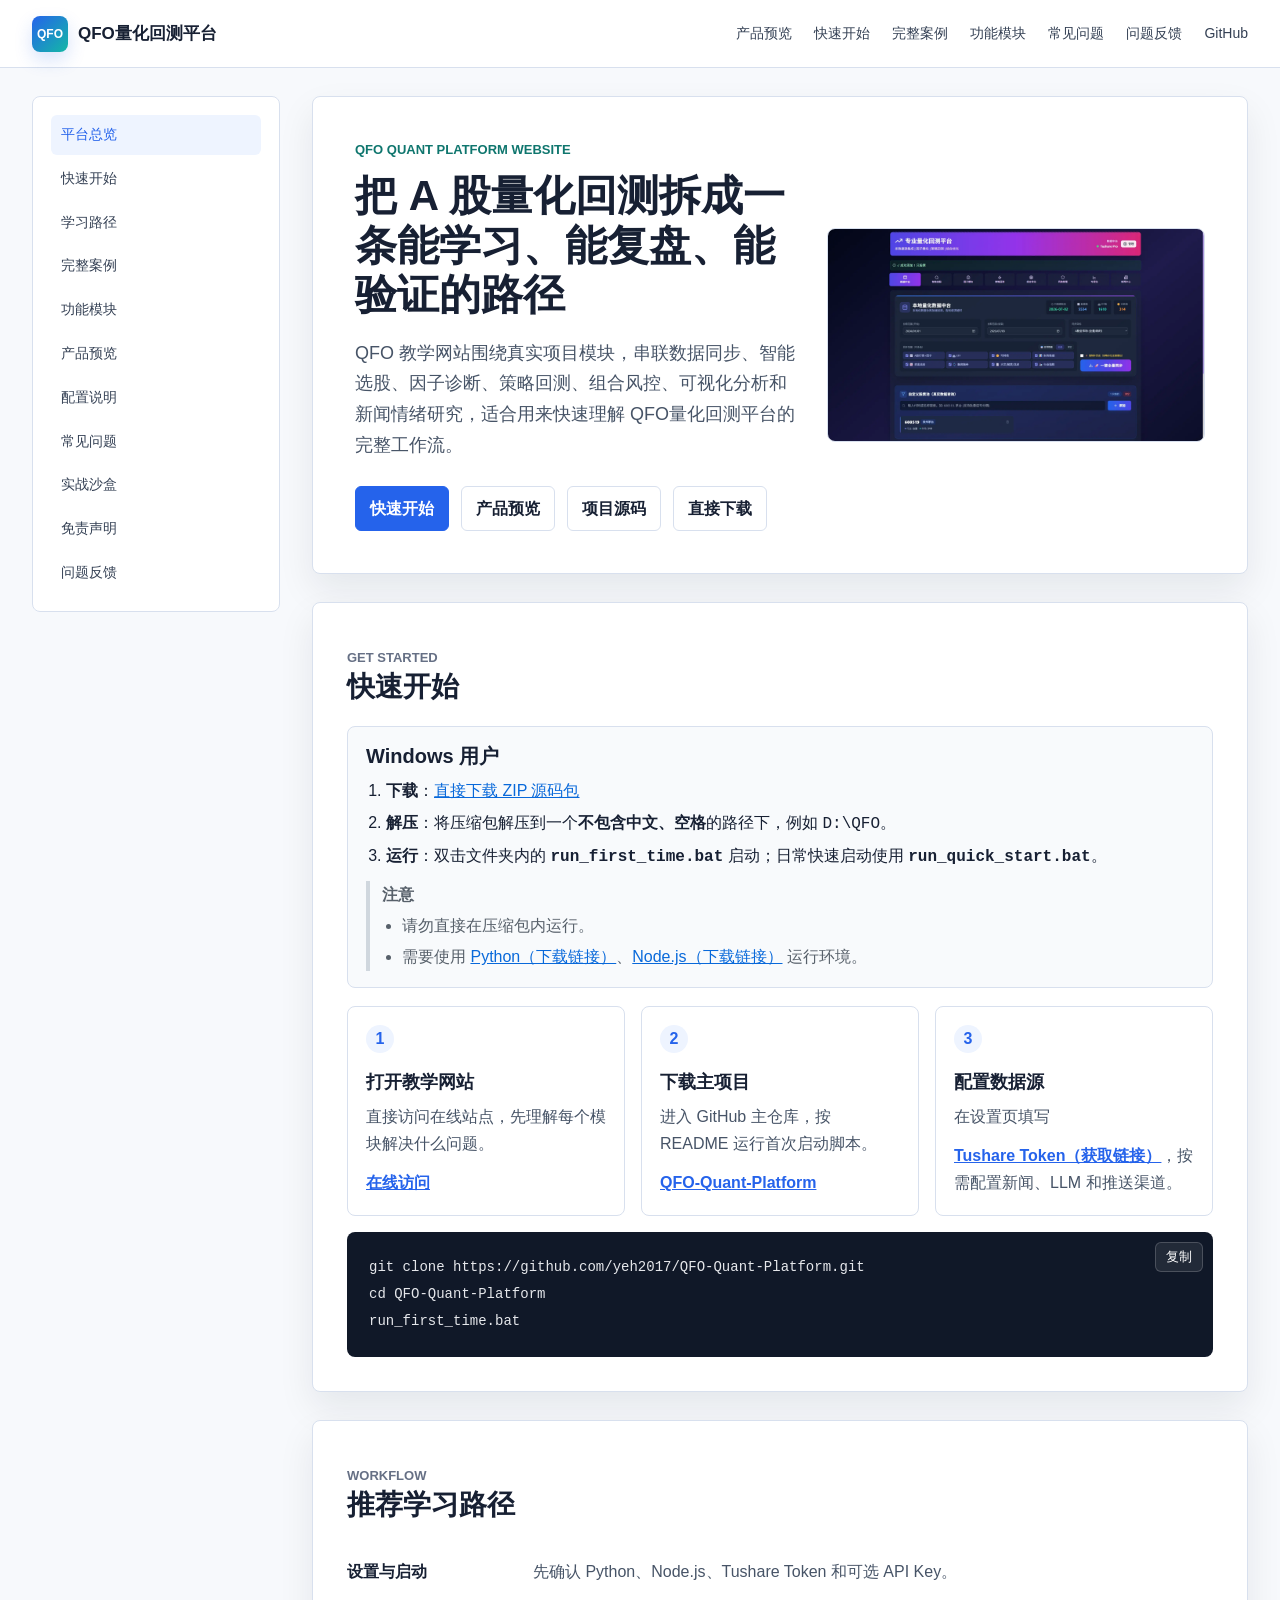
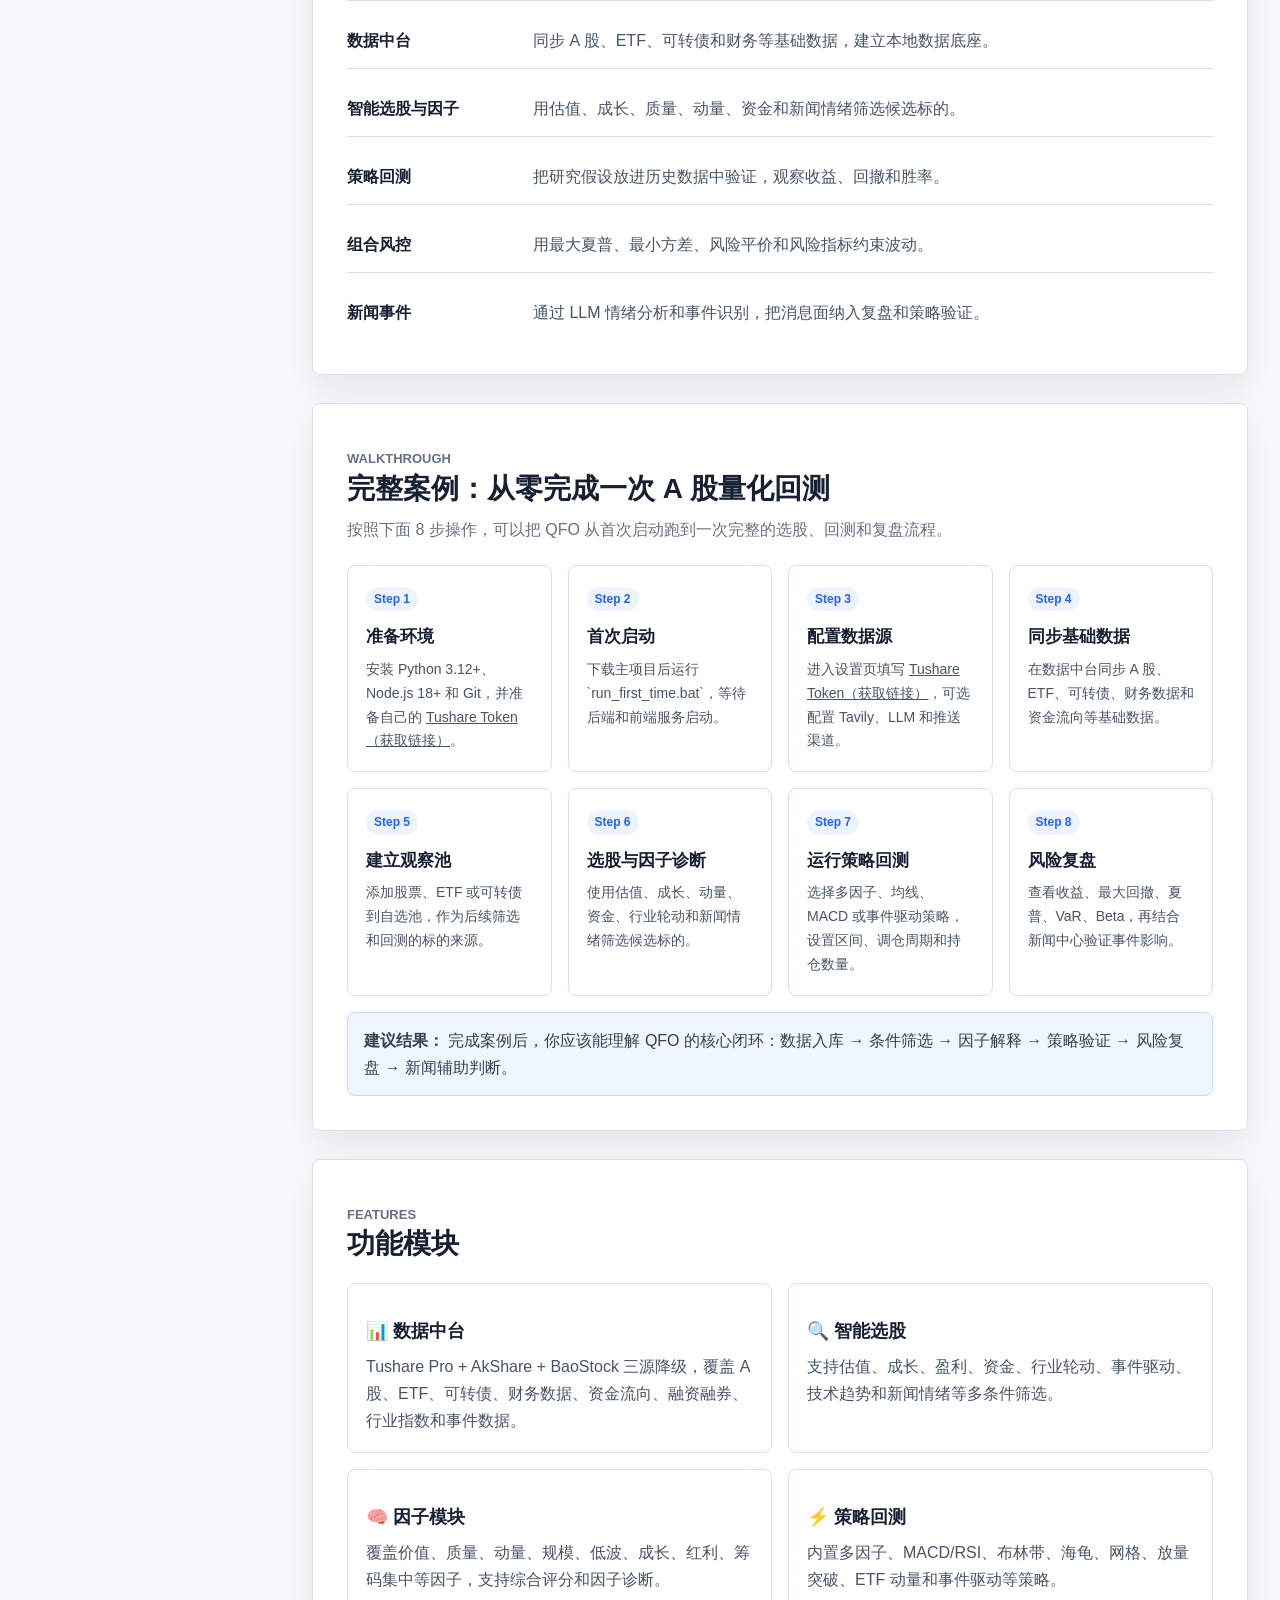
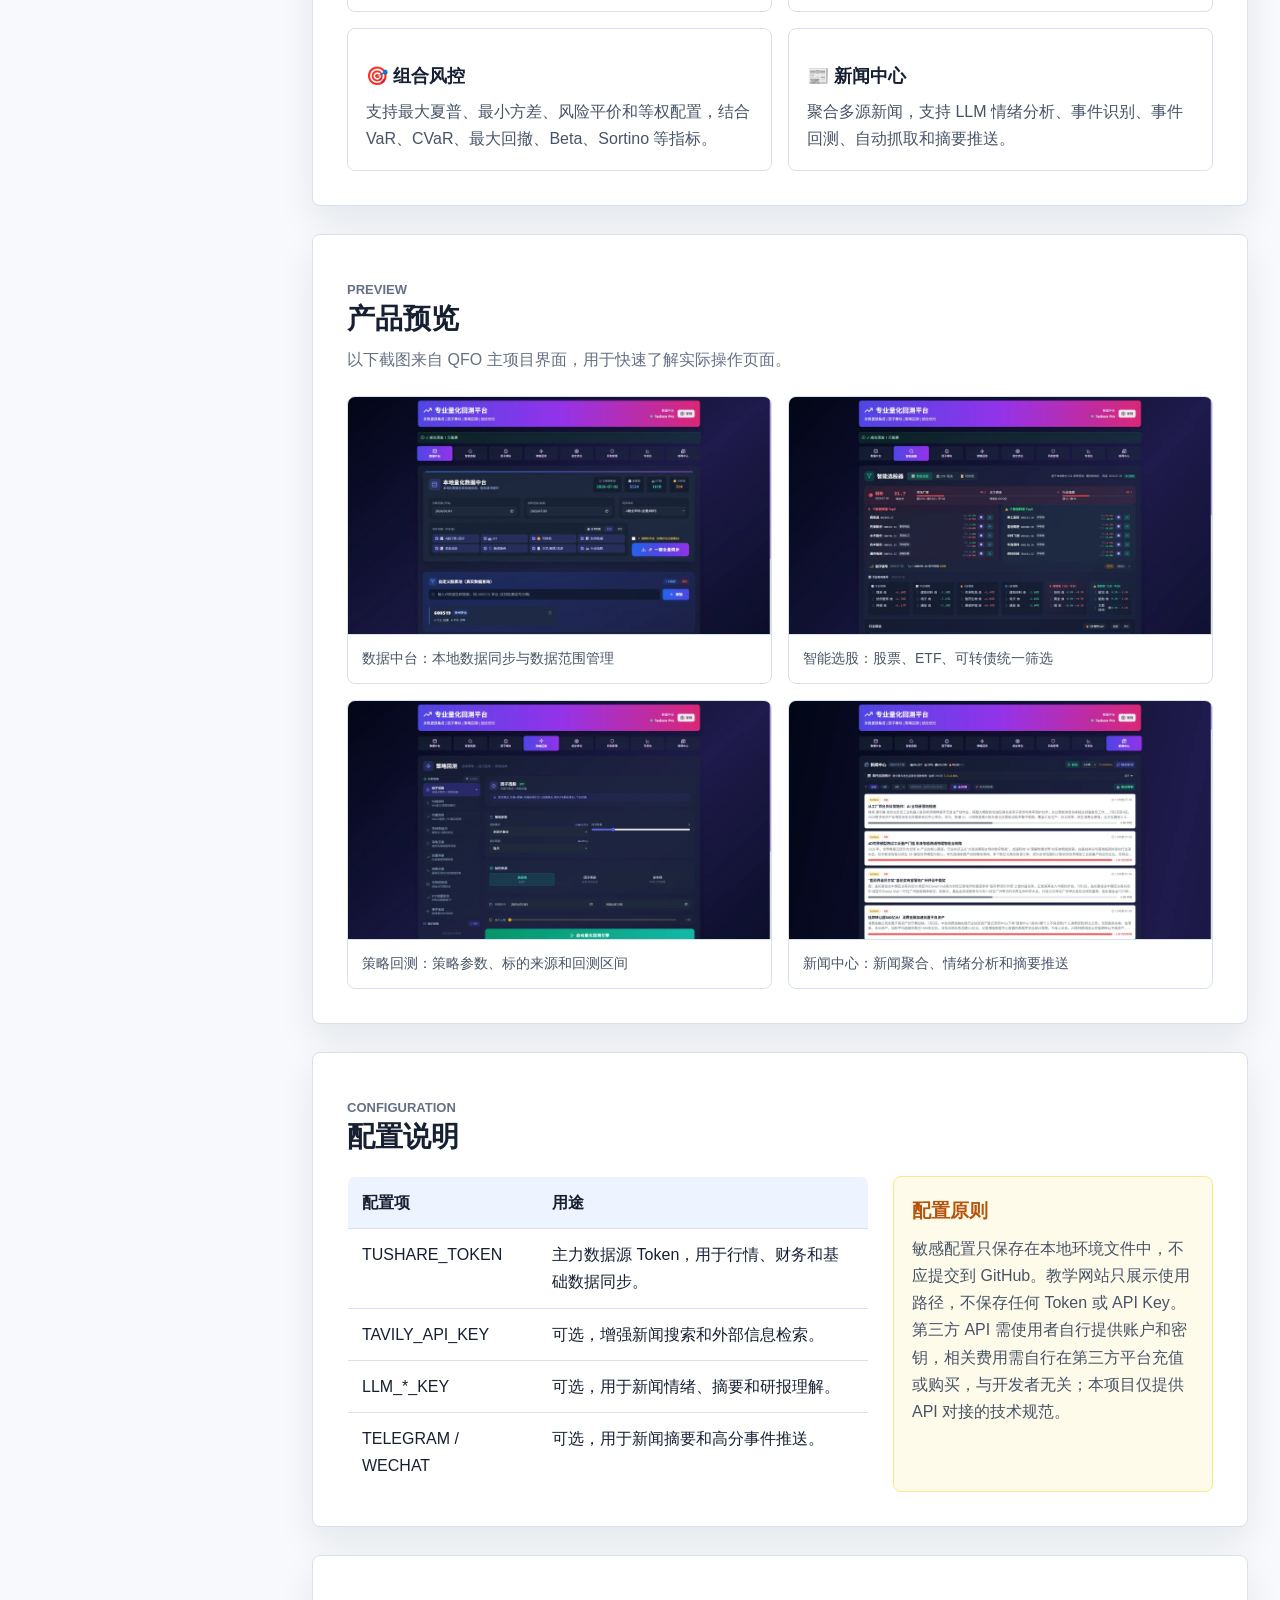
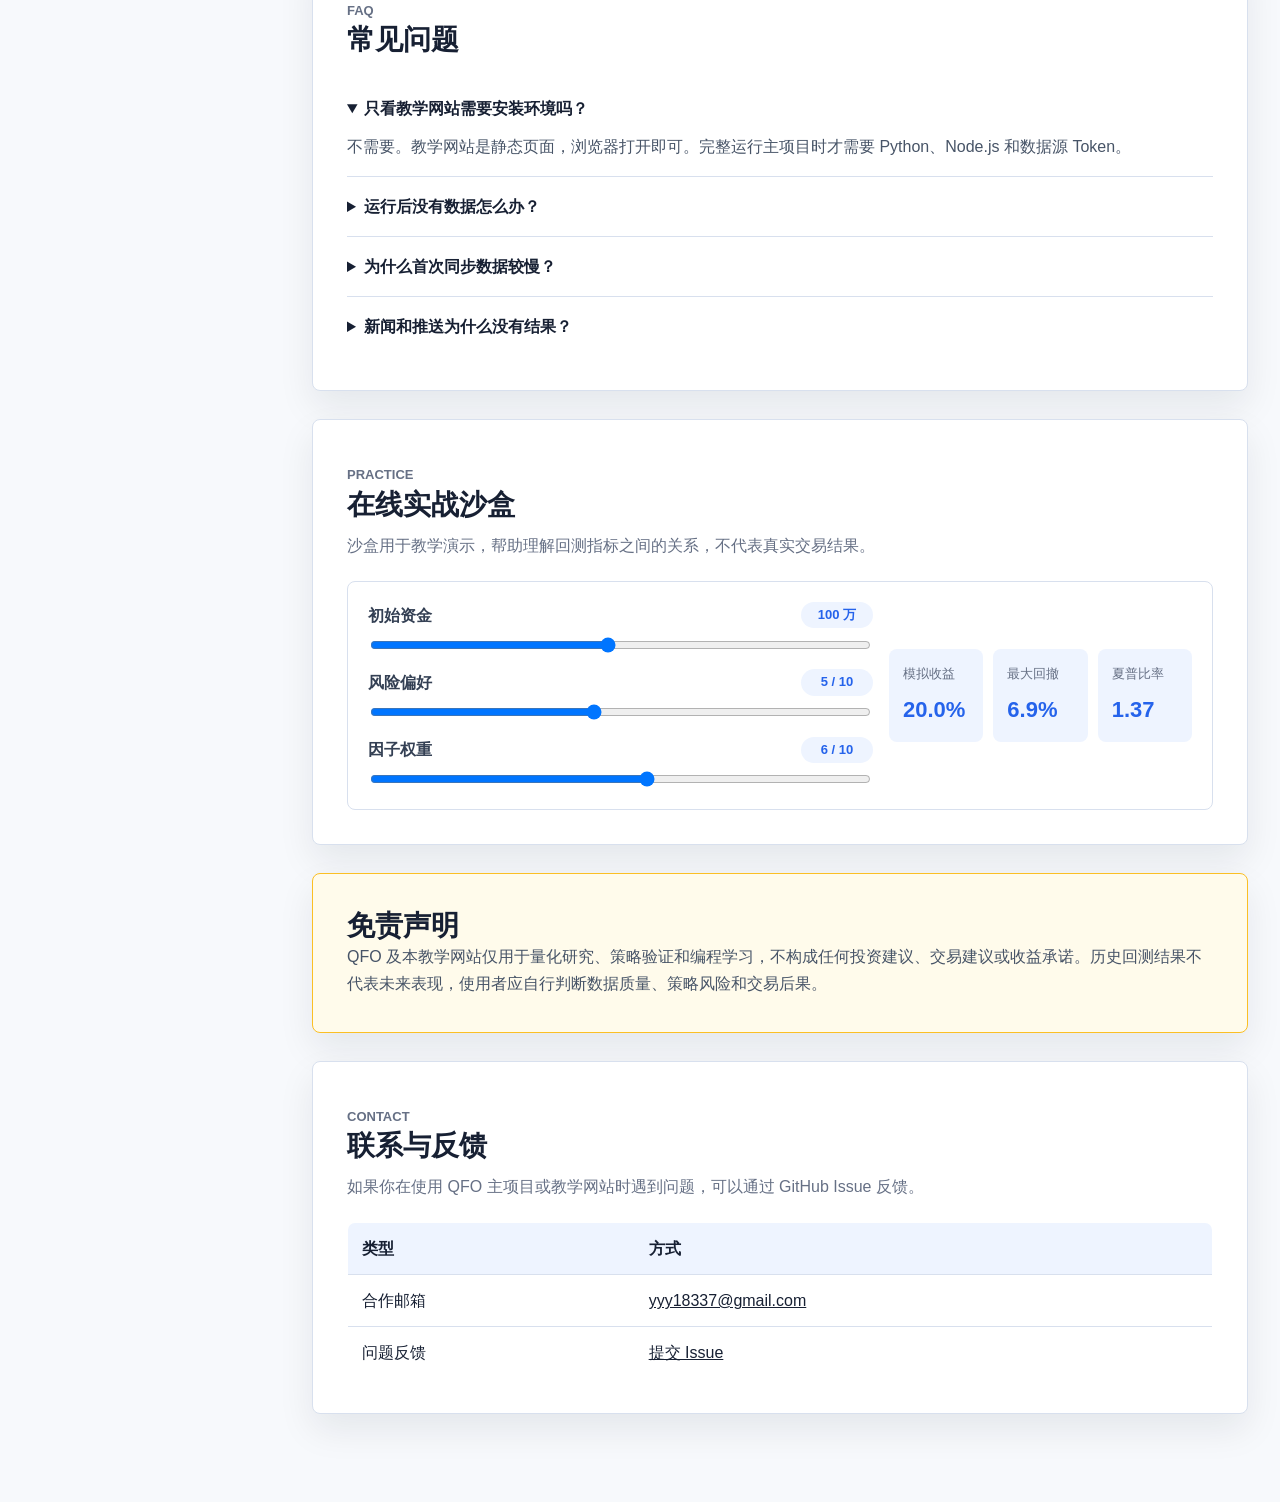
==== index.html @ e6664834 "Link Tushare token setup" ====
<!DOCTYPE html>
<html lang="zh-CN">
<head>
    <meta charset="UTF-8">
    <meta name="viewport" content="width=device-width, initial-scale=1.0">
    <meta name="description" content="QFO量化回测平台教学网站，面向 A股量化回测、股票量化回测、智能选股、因子研究、策略回测和组合风控。">
    <title>QFO量化回测平台教学网站</title>
    <link rel="icon" href="assets/favicon.svg" type="image/svg+xml">
    <link rel="stylesheet" href="style.css">
</head>
<body>
    <header class="site-header">
        <a class="brand" href="#top" aria-label="QFO 首页">
            <span class="brand-mark">QFO</span>
            <span class="brand-name">
                <strong>QFO量化回测平台</strong>
            </span>
        </a>
        <nav class="top-nav" aria-label="顶部导航">
            <a href="#preview">产品预览</a>
            <a href="#quickstart">快速开始</a>
            <a href="#walkthrough">完整案例</a>
            <a href="#modules">功能模块</a>
            <a href="#faq">常见问题</a>
            <a href="#contact">问题反馈</a>
            <a href="https://github.com/yeh2017/QFO-Quant-Platform" target="_blank" rel="noopener noreferrer">GitHub</a>
        </nav>
    </header>

    <div class="layout" id="top">
        <aside class="side-nav" aria-label="文档目录">
            <a href="#overview">平台总览</a>
            <a href="#quickstart">快速开始</a>
            <a href="#workflow">学习路径</a>
            <a href="#walkthrough">完整案例</a>
            <a href="#modules">功能模块</a>
            <a href="#preview">产品预览</a>
            <a href="#config">配置说明</a>
            <a href="#faq">常见问题</a>
            <a href="#sandbox">实战沙盒</a>
            <a href="#notice">免责声明</a>
            <a href="#contact">问题反馈</a>
        </aside>

        <main class="content">
            <section class="hero" id="overview">
                <div class="hero-copy">
                    <p class="eyebrow">QFO Quant Platform Website</p>
                    <h1>把 A 股量化回测拆成一条能学习、能复盘、能验证的路径</h1>
                    <p class="lead">QFO 教学网站围绕真实项目模块，串联数据同步、智能选股、因子诊断、策略回测、组合风控、可视化分析和新闻情绪研究，适合用来快速理解 QFO量化回测平台的完整工作流。</p>
                    <div class="hero-actions">
                        <a class="button primary" href="#quickstart">快速开始</a>
                        <a class="button" href="#preview">产品预览</a>
                        <a class="button" href="https://github.com/yeh2017/QFO-Quant-Platform" target="_blank" rel="noopener noreferrer">项目源码</a>
                        <a class="button" href="https://github.com/yeh2017/QFO-Quant-Platform/archive/refs/heads/main.zip" download>直接下载</a>
                    </div>
                </div>
                <div class="hero-media">
                    <img src="assets/frames/scene_04_last.webp" alt="QFO 数据中台界面">
                </div>
            </section>

            <section class="section" id="quickstart">
                <div class="section-heading">
                    <p class="eyebrow">Get Started</p>
                    <h2>快速开始</h2>
                </div>
                <div class="notice-inline">
                    <h3>Windows 用户</h3>
                    <ol>
                        <li><strong>下载</strong>：<a href="https://github.com/yeh2017/QFO-Quant-Platform/archive/refs/heads/main.zip">直接下载 ZIP 源码包</a></li>
                        <li><strong>解压</strong>：将压缩包解压到一个<strong>不包含中文、空格</strong>的路径下，例如 <code>D:\QFO</code>。</li>
                        <li><strong>运行</strong>：双击文件夹内的 <strong><code>run_first_time.bat</code></strong> 启动；日常快速启动使用 <strong><code>run_quick_start.bat</code></strong>。</li>
                    </ol>
                    <div class="notice-note">
                        <strong>注意</strong>
                        <ul>
                            <li>请勿直接在压缩包内运行。</li>
                            <li>需要使用 <a href="https://www.python.org/downloads/windows/" target="_blank" rel="noopener noreferrer">Python（下载链接）</a>、<a href="https://nodejs.org/en/download" target="_blank" rel="noopener noreferrer">Node.js（下载链接）</a> 运行环境。</li>
                        </ul>
                    </div>
                </div>
                <div class="steps">
                    <article class="step">
                        <span>1</span>
                        <h3>打开教学网站</h3>
                        <p>直接访问在线站点，先理解每个模块解决什么问题。</p>
                        <a href="https://www.qfo-quant-platform.com/" target="_blank" rel="noopener noreferrer">在线访问</a>
                    </article>
                    <article class="step">
                        <span>2</span>
                        <h3>下载主项目</h3>
                        <p>进入 GitHub 主仓库，按 README 运行首次启动脚本。</p>
                        <a href="https://github.com/yeh2017/QFO-Quant-Platform" target="_blank" rel="noopener noreferrer">QFO-Quant-Platform</a>
                    </article>
                    <article class="step">
                        <span>3</span>
                        <h3>配置数据源</h3>
                        <p>在设置页填写 <a href="https://tushare.pro/document/1?doc_id=39" target="_blank" rel="noopener noreferrer">Tushare Token（获取链接）</a>，按需配置新闻、LLM 和推送渠道。</p>
                    </article>
                </div>
                <div class="code-block">
                    <button class="copy-button" type="button">复制</button>
                    <pre><code>git clone https://github.com/yeh2017/QFO-Quant-Platform.git
cd QFO-Quant-Platform
run_first_time.bat</code></pre>
                </div>
            </section>

            <section class="section" id="workflow">
                <div class="section-heading">
                    <p class="eyebrow">Workflow</p>
                    <h2>推荐学习路径</h2>
                </div>
                <ol class="timeline">
                    <li><strong>设置与启动</strong><span>先确认 Python、Node.js、Tushare Token 和可选 API Key。</span></li>
                    <li><strong>数据中台</strong><span>同步 A 股、ETF、可转债和财务等基础数据，建立本地数据底座。</span></li>
                    <li><strong>智能选股与因子</strong><span>用估值、成长、质量、动量、资金和新闻情绪筛选候选标的。</span></li>
                    <li><strong>策略回测</strong><span>把研究假设放进历史数据中验证，观察收益、回撤和胜率。</span></li>
                    <li><strong>组合风控</strong><span>用最大夏普、最小方差、风险平价和风险指标约束波动。</span></li>
                    <li><strong>新闻事件</strong><span>通过 LLM 情绪分析和事件识别，把消息面纳入复盘和策略验证。</span></li>
                </ol>
            </section>

            <section class="section" id="walkthrough">
                <div class="section-heading">
                    <p class="eyebrow">Walkthrough</p>
                    <h2>完整案例：从零完成一次 A 股量化回测</h2>
                    <p>按照下面 8 步操作，可以把 QFO 从首次启动跑到一次完整的选股、回测和复盘流程。</p>
                </div>
                <div class="walkthrough-grid">
                    <article>
                        <span>Step 1</span>
                        <h3>准备环境</h3>
                        <p>安装 Python 3.12+、Node.js 18+ 和 Git，并准备自己的 <a href="https://tushare.pro/document/1?doc_id=39" target="_blank" rel="noopener noreferrer">Tushare Token（获取链接）</a>。</p>
                    </article>
                    <article>
                        <span>Step 2</span>
                        <h3>首次启动</h3>
                        <p>下载主项目后运行 `run_first_time.bat`，等待后端和前端服务启动。</p>
                    </article>
                    <article>
                        <span>Step 3</span>
                        <h3>配置数据源</h3>
                        <p>进入设置页填写 <a href="https://tushare.pro/document/1?doc_id=39" target="_blank" rel="noopener noreferrer">Tushare Token（获取链接）</a>，可选配置 Tavily、LLM 和推送渠道。</p>
                    </article>
                    <article>
                        <span>Step 4</span>
                        <h3>同步基础数据</h3>
                        <p>在数据中台同步 A 股、ETF、可转债、财务数据和资金流向等基础数据。</p>
                    </article>
                    <article>
                        <span>Step 5</span>
                        <h3>建立观察池</h3>
                        <p>添加股票、ETF 或可转债到自选池，作为后续筛选和回测的标的来源。</p>
                    </article>
                    <article>
                        <span>Step 6</span>
                        <h3>选股与因子诊断</h3>
                        <p>使用估值、成长、动量、资金、行业轮动和新闻情绪筛选候选标的。</p>
                    </article>
                    <article>
                        <span>Step 7</span>
                        <h3>运行策略回测</h3>
                        <p>选择多因子、均线、MACD 或事件驱动策略，设置区间、调仓周期和持仓数量。</p>
                    </article>
                    <article>
                        <span>Step 8</span>
                        <h3>风险复盘</h3>
                        <p>查看收益、最大回撤、夏普、VaR、Beta，再结合新闻中心验证事件影响。</p>
                    </article>
                </div>
                <div class="tip-box">
                    <strong>建议结果：</strong>
                    完成案例后，你应该能理解 QFO 的核心闭环：数据入库 → 条件筛选 → 因子解释 → 策略验证 → 风险复盘 → 新闻辅助判断。
                </div>
            </section>

            <section class="section" id="modules">
                <div class="section-heading">
                    <p class="eyebrow">Features</p>
                    <h2>功能模块</h2>
                </div>
                <div class="feature-list">
                    <article><h3>📊 数据中台</h3><p>Tushare Pro + AkShare + BaoStock 三源降级，覆盖 A 股、ETF、可转债、财务数据、资金流向、融资融券、行业指数和事件数据。</p></article>
                    <article><h3>🔍 智能选股</h3><p>支持估值、成长、盈利、资金、行业轮动、事件驱动、技术趋势和新闻情绪等多条件筛选。</p></article>
                    <article><h3>🧠 因子模块</h3><p>覆盖价值、质量、动量、规模、低波、成长、红利、筹码集中等因子，支持综合评分和因子诊断。</p></article>
                    <article><h3>⚡ 策略回测</h3><p>内置多因子、MACD/RSI、布林带、海龟、网格、放量突破、ETF 动量和事件驱动等策略。</p></article>
                    <article><h3>🎯 组合风控</h3><p>支持最大夏普、最小方差、风险平价和等权配置，结合 VaR、CVaR、最大回撤、Beta、Sortino 等指标。</p></article>
                    <article><h3>📰 新闻中心</h3><p>聚合多源新闻，支持 LLM 情绪分析、事件识别、事件回测、自动抓取和摘要推送。</p></article>
                </div>
            </section>

            <section class="section" id="preview">
                <div class="section-heading">
                    <p class="eyebrow">Preview</p>
                    <h2>产品预览</h2>
                    <p>以下截图来自 QFO 主项目界面，用于快速了解实际操作页面。</p>
                </div>
                <div class="preview-grid">
                    <figure>
                        <img src="assets/frames/scene_04_last.webp" alt="数据中台">
                        <figcaption>数据中台：本地数据同步与数据范围管理</figcaption>
                    </figure>
                    <figure>
                        <img src="assets/frames/scene_05_first.webp" alt="智能选股">
                        <figcaption>智能选股：股票、ETF、可转债统一筛选</figcaption>
                    </figure>
                    <figure>
                        <img src="assets/frames/scene_09_last.webp" alt="策略回测">
                        <figcaption>策略回测：策略参数、标的来源和回测区间</figcaption>
                    </figure>
                    <figure>
                        <img src="assets/frames/scene_07_last.webp" alt="新闻中心">
                        <figcaption>新闻中心：新闻聚合、情绪分析和摘要推送</figcaption>
                    </figure>
                </div>
            </section>

            <section class="section" id="config">
                <div class="section-heading">
                    <p class="eyebrow">Configuration</p>
                    <h2>配置说明</h2>
                </div>
                <div class="config-layout">
                    <div>
                        <table>
                            <thead><tr><th>配置项</th><th>用途</th></tr></thead>
                            <tbody>
                                <tr><td>TUSHARE_TOKEN</td><td>主力数据源 Token，用于行情、财务和基础数据同步。</td></tr>
                                <tr><td>TAVILY_API_KEY</td><td>可选，增强新闻搜索和外部信息检索。</td></tr>
                                <tr><td>LLM_*_KEY</td><td>可选，用于新闻情绪、摘要和研报理解。</td></tr>
                                <tr><td>TELEGRAM / WECHAT</td><td>可选，用于新闻摘要和高分事件推送。</td></tr>
                            </tbody>
                        </table>
                    </div>
                    <aside class="note">
                        <h3>配置原则</h3>
                        <p>敏感配置只保存在本地环境文件中，不应提交到 GitHub。教学网站只展示使用路径，不保存任何 Token 或 API Key。</p>
                        <p>第三方 API 需使用者自行提供账户和密钥，相关费用需自行在第三方平台充值或购买，与开发者无关；本项目仅提供 API 对接的技术规范。</p>
                    </aside>
                </div>
            </section>

            <section class="section" id="faq">
                <div class="section-heading">
                    <p class="eyebrow">FAQ</p>
                    <h2>常见问题</h2>
                </div>
                <details open>
                    <summary>只看教学网站需要安装环境吗？</summary>
                    <p>不需要。教学网站是静态页面，浏览器打开即可。完整运行主项目时才需要 Python、Node.js 和数据源 Token。</p>
                </details>
                <details>
                    <summary>运行后没有数据怎么办？</summary>
                    <p>请先在主项目设置页面填写自己的 Tushare Token，然后进入数据中台执行数据同步。只浏览教学网站不需要 Token；完整运行主项目时，行情、财务和基础数据都依赖数据源配置。</p>
                </details>
                <details>
                    <summary>为什么首次同步数据较慢？</summary>
                    <p>首次同步耗时取决于本地是否已有数据库水位、是否勾选“强制补历史（忽略水位全量重拉）”、Tushare 积分额度和网络稳定性。</p>
                    <p>日常已有水位的增量同步，约 2 分钟属于正常且很快的水平；最新季报或中报财务数据单独拉取，通常需要 30 分钟到 50 分钟；空库首次建仓或强制补历史数据，通常需要 2 到 4 小时。</p>
                    <p>“财务报表最新 2026-06-30”这类日期是正常的季报或中报报告期日期，不是同步当天日期。强制补历史适合首次建仓、修复缺口或主动重建数据库，不建议作为每天常规同步方式。</p>
                </details>
                <details>
                    <summary>新闻和推送为什么没有结果？</summary>
                    <p>新闻搜索、LLM 摘要和推送通知依赖可选 API Key 或 Webhook，需要先在主项目设置页配置。</p>
                </details>
            </section>

            <section class="section" id="sandbox">
                <div class="section-heading">
                    <p class="eyebrow">Practice</p>
                    <h2>在线实战沙盒</h2>
                    <p>沙盒用于教学演示，帮助理解回测指标之间的关系，不代表真实交易结果。</p>
                </div>
                <div class="sandbox">
                    <div class="sandbox-controls">
                        <label>
                            <span class="control-row"><span>初始资金</span><strong id="capitalValue">100 万</strong></span>
                            <input id="capital" type="range" min="10" max="200" value="100">
                        </label>
                        <label>
                            <span class="control-row"><span>风险偏好</span><strong id="riskValue">5 / 10</strong></span>
                            <input id="risk" type="range" min="1" max="10" value="5">
                        </label>
                        <label>
                            <span class="control-row"><span>因子权重</span><strong id="factorValue">6 / 10</strong></span>
                            <input id="factor" type="range" min="1" max="10" value="6">
                        </label>
                    </div>
                    <div class="sandbox-result">
                        <div><span>模拟收益</span><strong id="returnMetric">18.4%</strong></div>
                        <div><span>最大回撤</span><strong id="drawdownMetric">7.2%</strong></div>
                        <div><span>夏普比率</span><strong id="sharpeMetric">1.42</strong></div>
                    </div>
                </div>
            </section>

            <section class="section warning" id="notice">
                <h2>免责声明</h2>
                <p>QFO 及本教学网站仅用于量化研究、策略验证和编程学习，不构成任何投资建议、交易建议或收益承诺。历史回测结果不代表未来表现，使用者应自行判断数据质量、策略风险和交易后果。</p>
            </section>

            <section class="section" id="contact">
                <div class="section-heading">
                    <p class="eyebrow">Contact</p>
                    <h2>联系与反馈</h2>
                    <p>如果你在使用 QFO 主项目或教学网站时遇到问题，可以通过 GitHub Issue 反馈。</p>
                </div>
                <table>
                    <thead>
                        <tr>
                            <th>类型</th>
                            <th>方式</th>
                        </tr>
                    </thead>
                    <tbody>
                        <tr>
                            <td>合作邮箱</td>
                            <td><a href="mailto:yyy18337@gmail.com">yyy18337@gmail.com</a></td>
                        </tr>
                        <tr>
                            <td>问题反馈</td>
                            <td><a href="https://github.com/yeh2017/QFO-Quant-Platform/issues" target="_blank" rel="noopener noreferrer">提交 Issue</a></td>
                        </tr>
                    </tbody>
                </table>
            </section>
        </main>
    </div>

    <div class="toast" id="toast" role="status" aria-live="polite">已复制</div>
    <script src="app.js"></script>
</body>
</html>
---- style.css ----
:root {
    --bg: #f7f9fc;
    --surface: #ffffff;
    --surface-soft: #eef4ff;
    --ink: #172033;
    --muted: #667085;
    --line: #d8e0ee;
    --accent: #2563eb;
    --accent-2: #0f766e;
    --warn: #b45309;
    --code: #101828;
    --radius: 8px;
    --shadow: 0 16px 36px rgba(16, 24, 40, 0.08);
    --font: "Microsoft YaHei", "PingFang SC", "Segoe UI", Arial, sans-serif;
    --mono: Consolas, "SFMono-Regular", monospace;
}

* {
    box-sizing: border-box;
}

html {
    scroll-behavior: smooth;
}

body {
    margin: 0;
    background: var(--bg);
    color: var(--ink);
    font-family: var(--font);
    font-size: 16px;
    line-height: 1.7;
}

a {
    color: inherit;
}

img {
    display: block;
    max-width: 100%;
}

.site-header {
    position: sticky;
    top: 0;
    z-index: 20;
    height: 68px;
    display: flex;
    align-items: center;
    justify-content: space-between;
    padding: 0 32px;
    background: rgba(255, 255, 255, 0.94);
    border-bottom: 1px solid var(--line);
    backdrop-filter: blur(14px);
}

.brand {
    display: inline-flex;
    align-items: center;
    gap: 10px;
    color: var(--ink);
    text-decoration: none;
}

.brand-mark {
    width: 36px;
    height: 36px;
    display: grid;
    place-items: center;
    border-radius: var(--radius);
    background: linear-gradient(135deg, var(--accent), #14b8a6);
    color: #fff;
    font-weight: 800;
    font-size: 12px;
    line-height: 1;
    box-shadow: 0 8px 18px rgba(37, 99, 235, 0.18);
}

.brand-name,
.brand strong {
    display: block;
    line-height: 1;
}

.brand strong {
    font-size: 17px;
    white-space: nowrap;
}

.top-nav {
    display: flex;
    align-items: center;
    gap: 22px;
    font-size: 14px;
}

.top-nav a {
    color: #344054;
    text-decoration: none;
}

.top-nav a:hover {
    color: var(--accent);
}

.layout {
    display: grid;
    grid-template-columns: 248px minmax(0, 1fr);
    gap: 32px;
    max-width: 1440px;
    margin: 0 auto;
    padding: 28px 32px 64px;
}

.side-nav {
    position: sticky;
    top: 96px;
    align-self: start;
    display: flex;
    flex-direction: column;
    gap: 4px;
    padding: 18px;
    background: var(--surface);
    border: 1px solid var(--line);
    border-radius: var(--radius);
}

.side-title {
    margin: 0 0 8px;
    color: var(--muted);
    font-size: 13px;
    font-weight: 700;
}

.side-nav a {
    padding: 8px 10px;
    border-radius: 6px;
    color: #344054;
    text-decoration: none;
    font-size: 14px;
}

.side-nav a:hover,
.side-nav a.active {
    background: var(--surface-soft);
    color: var(--accent);
}

.content {
    min-width: 0;
}

.hero,
.section {
    margin-bottom: 28px;
    background: var(--surface);
    border: 1px solid var(--line);
    border-radius: var(--radius);
    box-shadow: var(--shadow);
}

.hero {
    display: grid;
    grid-template-columns: minmax(0, 1fr) minmax(360px, 0.85fr);
    gap: 28px;
    align-items: center;
    padding: 42px;
}

.hero h1 {
    margin: 0;
    max-width: 760px;
    font-size: 42px;
    line-height: 1.18;
    letter-spacing: 0;
}

.lead {
    margin: 18px 0 0;
    max-width: 760px;
    color: #475467;
    font-size: 18px;
}

.eyebrow {
    margin: 0 0 10px;
    color: var(--accent-2);
    font-size: 13px;
    font-weight: 800;
    letter-spacing: 0;
    text-transform: uppercase;
}

.hero-actions {
    display: flex;
    flex-wrap: nowrap;
    gap: 12px;
    margin-top: 26px;
}

.button {
    display: inline-flex;
    align-items: center;
    justify-content: center;
    min-height: 40px;
    padding: 8px 14px;
    border: 1px solid var(--line);
    border-radius: 6px;
    background: #fff;
    color: var(--ink);
    text-decoration: none;
    font-weight: 700;
}

.button.primary {
    border-color: var(--accent);
    background: var(--accent);
    color: #fff;
}

.hero-media {
    overflow: hidden;
    border: 1px solid var(--line);
    border-radius: var(--radius);
    background: #111827;
}

.section {
    padding: 34px;
}

.section-heading {
    margin-bottom: 22px;
}

.section-heading h2,
.warning h2 {
    margin: 0;
    font-size: 28px;
    line-height: 1.25;
}

.section-heading p {
    margin: 10px 0 0;
    color: var(--muted);
}

.notice-inline {
    margin-bottom: 18px;
    padding: 16px 18px;
    border: 1px solid var(--line);
    border-radius: var(--radius);
    background: #f8fafc;
}

.notice-inline h3 {
    margin: 0 0 8px;
    font-size: 20px;
    line-height: 1.3;
    color: var(--ink);
}

.notice-inline p {
    margin: 0;
    color: var(--muted);
}

.notice-inline ol {
    margin: 8px 0 10px;
    padding-left: 20px;
    color: var(--ink);
}

.notice-inline a {
    color: #0969da;
}

.notice-inline li + li {
    margin-top: 4px;
}

.notice-note {
    margin-top: 10px;
    padding-left: 12px;
    border-left: 4px solid #d0d7de;
    color: #57606a;
}

.notice-note strong {
    display: block;
    margin-bottom: 4px;
}

.notice-note ul {
    margin: 0;
    padding-left: 20px;
}

.steps,
.feature-list,
.preview-grid,
.walkthrough-grid,
.sandbox {
    display: grid;
    gap: 16px;
}

.steps {
    grid-template-columns: repeat(3, minmax(0, 1fr));
}

.step,
.feature-list article,
.walkthrough-grid article,
figure,
.note,
.sandbox {
    border: 1px solid var(--line);
    border-radius: var(--radius);
    background: #fff;
}

.step {
    padding: 18px;
}

.step span {
    width: 28px;
    height: 28px;
    display: grid;
    place-items: center;
    border-radius: 999px;
    background: var(--surface-soft);
    color: var(--accent);
    font-weight: 800;
}

.step h3,
.feature-list h3 {
    margin: 14px 0 6px;
    font-size: 18px;
}

.step p,
.feature-list p,
.note p,
details p,
.warning p {
    margin: 0;
    color: #475467;
}

.step a {
    display: inline-block;
    margin-top: 12px;
    color: var(--accent);
    font-weight: 700;
}

.code-block {
    position: relative;
    margin-top: 16px;
    border-radius: var(--radius);
    background: var(--code);
    color: #e5e7eb;
}

.code-block pre {
    margin: 0;
    padding: 22px;
    overflow-x: auto;
}

.code-block code {
    font-family: var(--mono);
    font-size: 14px;
}

.copy-button {
    position: absolute;
    top: 10px;
    right: 10px;
    border: 1px solid rgba(255, 255, 255, 0.18);
    border-radius: 6px;
    background: rgba(255, 255, 255, 0.08);
    color: #fff;
    cursor: pointer;
    padding: 5px 10px;
}

.timeline {
    display: grid;
    gap: 12px;
    margin: 0;
    padding: 0;
    list-style: none;
}

.timeline li {
    display: grid;
    grid-template-columns: 170px minmax(0, 1fr);
    gap: 16px;
    padding: 14px 0;
    border-bottom: 1px solid var(--line);
}

.timeline li:last-child {
    border-bottom: 0;
}

.timeline strong {
    color: var(--ink);
}

.timeline span {
    color: #475467;
}

.feature-list {
    grid-template-columns: repeat(2, minmax(0, 1fr));
}

.feature-list article,
.walkthrough-grid article {
    padding: 18px;
}

.walkthrough-grid {
    grid-template-columns: repeat(4, minmax(0, 1fr));
}

.walkthrough-grid span {
    display: inline-flex;
    padding: 2px 8px;
    border-radius: 999px;
    background: var(--surface-soft);
    color: var(--accent);
    font-size: 12px;
    font-weight: 800;
}

.walkthrough-grid h3 {
    margin: 12px 0 6px;
    font-size: 17px;
}

.walkthrough-grid p {
    margin: 0;
    color: #475467;
    font-size: 14px;
}

.tip-box {
    margin-top: 16px;
    padding: 14px 16px;
    border: 1px solid #bfdbfe;
    border-radius: var(--radius);
    background: #eff6ff;
    color: #344054;
}

.preview-grid {
    grid-template-columns: repeat(2, minmax(0, 1fr));
}

figure {
    margin: 0;
    overflow: hidden;
}

figcaption {
    padding: 12px 14px;
    color: #475467;
    font-size: 14px;
    border-top: 1px solid var(--line);
}

.split {
    display: grid;
    grid-template-columns: minmax(0, 1fr) 320px;
    gap: 24px;
}

.config-layout {
    display: grid;
    grid-template-columns: minmax(0, 1fr) 320px;
    gap: 24px;
    align-items: stretch;
}

.config-layout .note {
    height: 100%;
}

table {
    width: 100%;
    border-collapse: collapse;
    overflow: hidden;
    border: 1px solid var(--line);
    border-radius: var(--radius);
}

th,
td {
    padding: 12px 14px;
    border-bottom: 1px solid var(--line);
    text-align: left;
    vertical-align: top;
}

th {
    background: var(--surface-soft);
}

tr:last-child td {
    border-bottom: 0;
}

.note {
    padding: 18px;
    background: #fffbeb;
    border-color: #fde68a;
}

.note h3 {
    margin: 0 0 8px;
    color: var(--warn);
}

.sandbox {
    grid-template-columns: minmax(0, 1fr) minmax(260px, 0.6fr);
    padding: 20px;
    align-items: center;
}

.sandbox-controls {
    display: grid;
    gap: 14px;
}

.sandbox-controls label {
    display: grid;
    gap: 6px;
    color: #344054;
    font-weight: 700;
}

.control-row {
    display: flex;
    align-items: center;
    justify-content: space-between;
    gap: 12px;
}

.control-row strong {
    min-width: 72px;
    padding: 2px 8px;
    border-radius: 999px;
    background: var(--surface-soft);
    color: var(--accent);
    font-size: 13px;
    text-align: center;
}

.sandbox-result {
    display: grid;
    grid-template-columns: repeat(3, minmax(0, 1fr));
    gap: 10px;
}

.sandbox-result div {
    padding: 14px;
    border-radius: var(--radius);
    background: var(--surface-soft);
}

.sandbox-result span,
.sandbox-result strong {
    display: block;
}

.sandbox-result span {
    color: var(--muted);
    font-size: 13px;
}

.sandbox-result strong {
    margin-top: 6px;
    color: var(--accent);
    font-size: 22px;
}

details {
    padding: 16px 0;
    border-bottom: 1px solid var(--line);
}

details:last-child {
    border-bottom: 0;
}

summary {
    cursor: pointer;
    font-weight: 800;
}

details p {
    margin-top: 10px;
}

.warning {
    border-color: #fbbf24;
    background: #fffbeb;
}

.toast {
    position: fixed;
    right: 24px;
    bottom: 24px;
    z-index: 40;
    padding: 10px 14px;
    border-radius: 6px;
    background: var(--ink);
    color: #fff;
    opacity: 0;
    transform: translateY(10px);
    transition: opacity 160ms ease, transform 160ms ease;
}

.toast.show {
    opacity: 1;
    transform: translateY(0);
}

@media (max-width: 1100px) {
    .layout {
        grid-template-columns: 1fr;
    }

    .side-nav {
        position: static;
        flex-direction: row;
        overflow-x: auto;
    }

    .side-title {
        display: none;
    }

    .hero,
    .split,
    .config-layout,
    .sandbox {
        grid-template-columns: 1fr;
    }
}

@media (max-width: 760px) {
    .site-header {
        height: auto;
        align-items: flex-start;
        flex-direction: column;
        gap: 12px;
        padding: 14px 18px;
    }

    .top-nav {
        width: 100%;
        overflow-x: auto;
        gap: 16px;
        padding-bottom: 2px;
    }

    .layout {
        padding: 18px;
    }

    .hero,
    .section {
        padding: 22px;
    }

    .hero-actions {
        flex-wrap: wrap;
    }

    .hero h1 {
        font-size: 30px;
    }

    .steps,
    .feature-list,
    .preview-grid,
    .walkthrough-grid,
    .sandbox-result {
        grid-template-columns: 1fr;
    }

    .timeline li {
        grid-template-columns: 1fr;
        gap: 4px;
    }
}
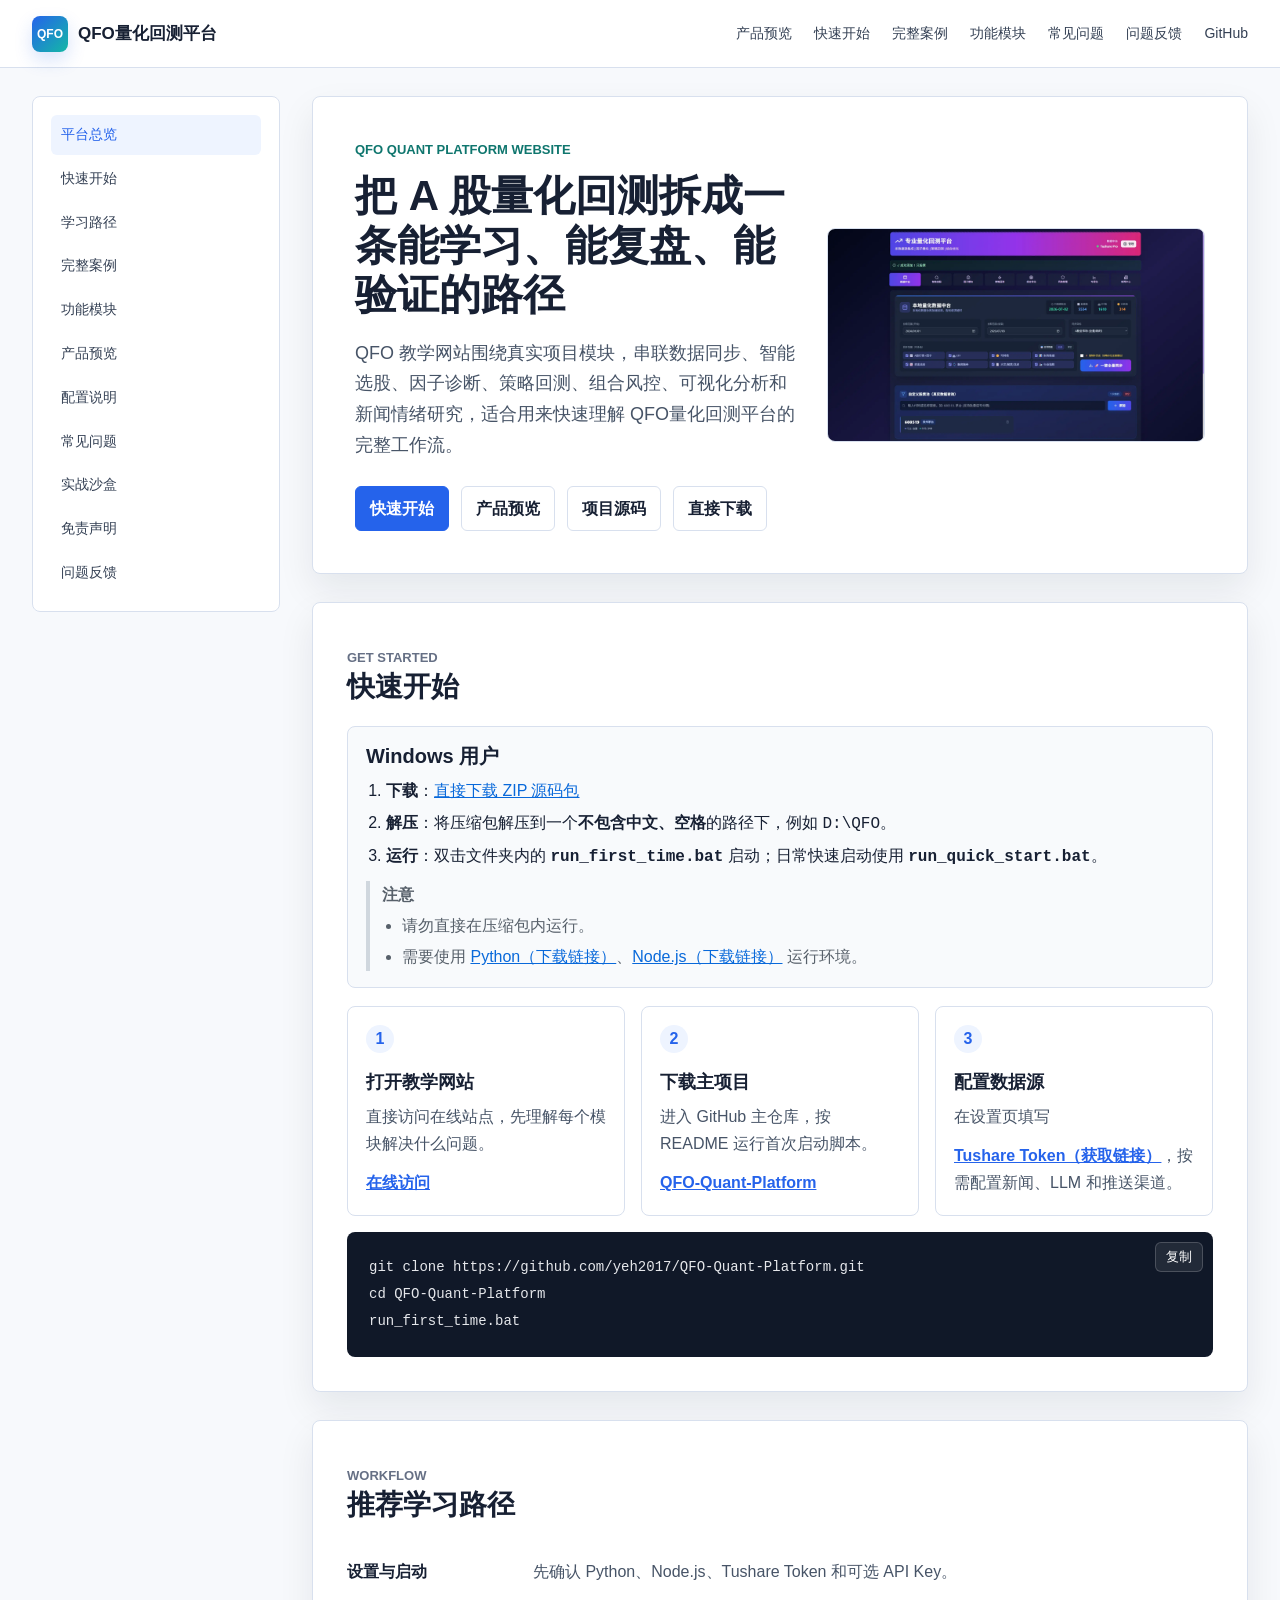
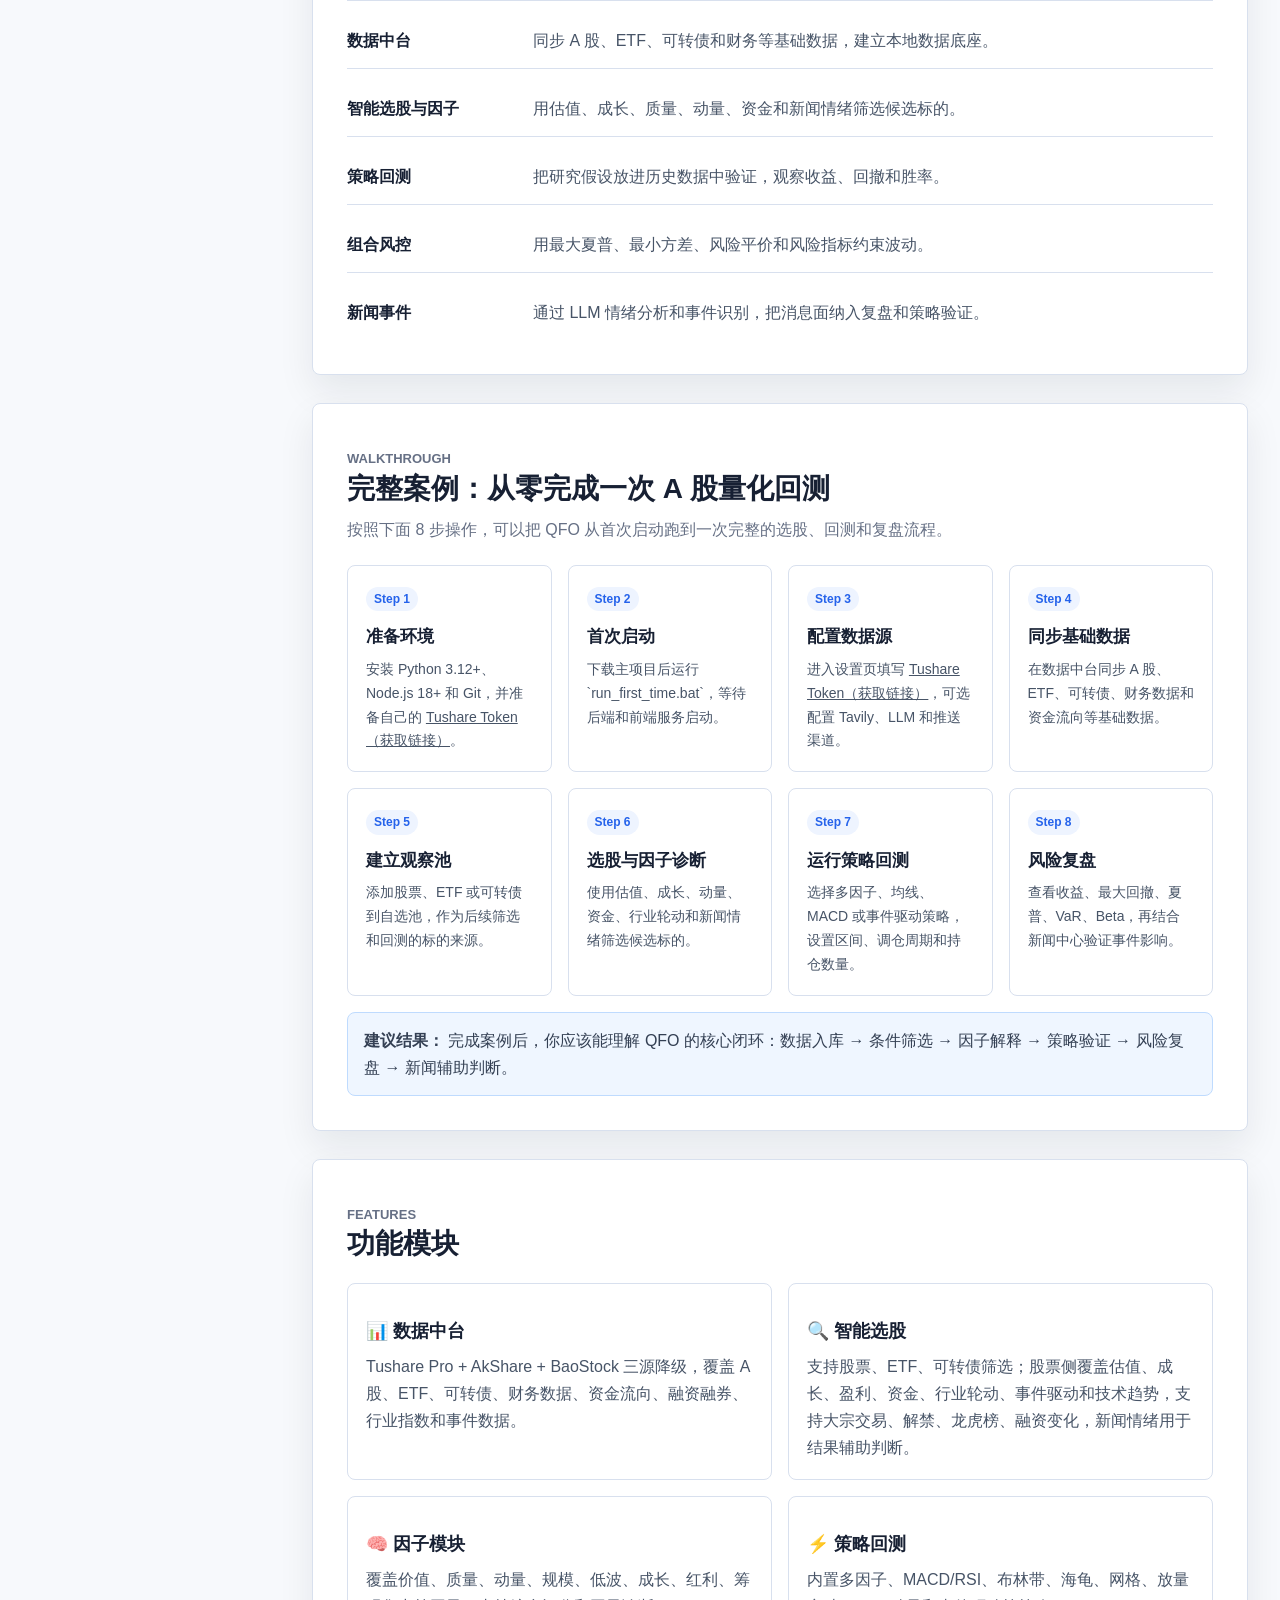
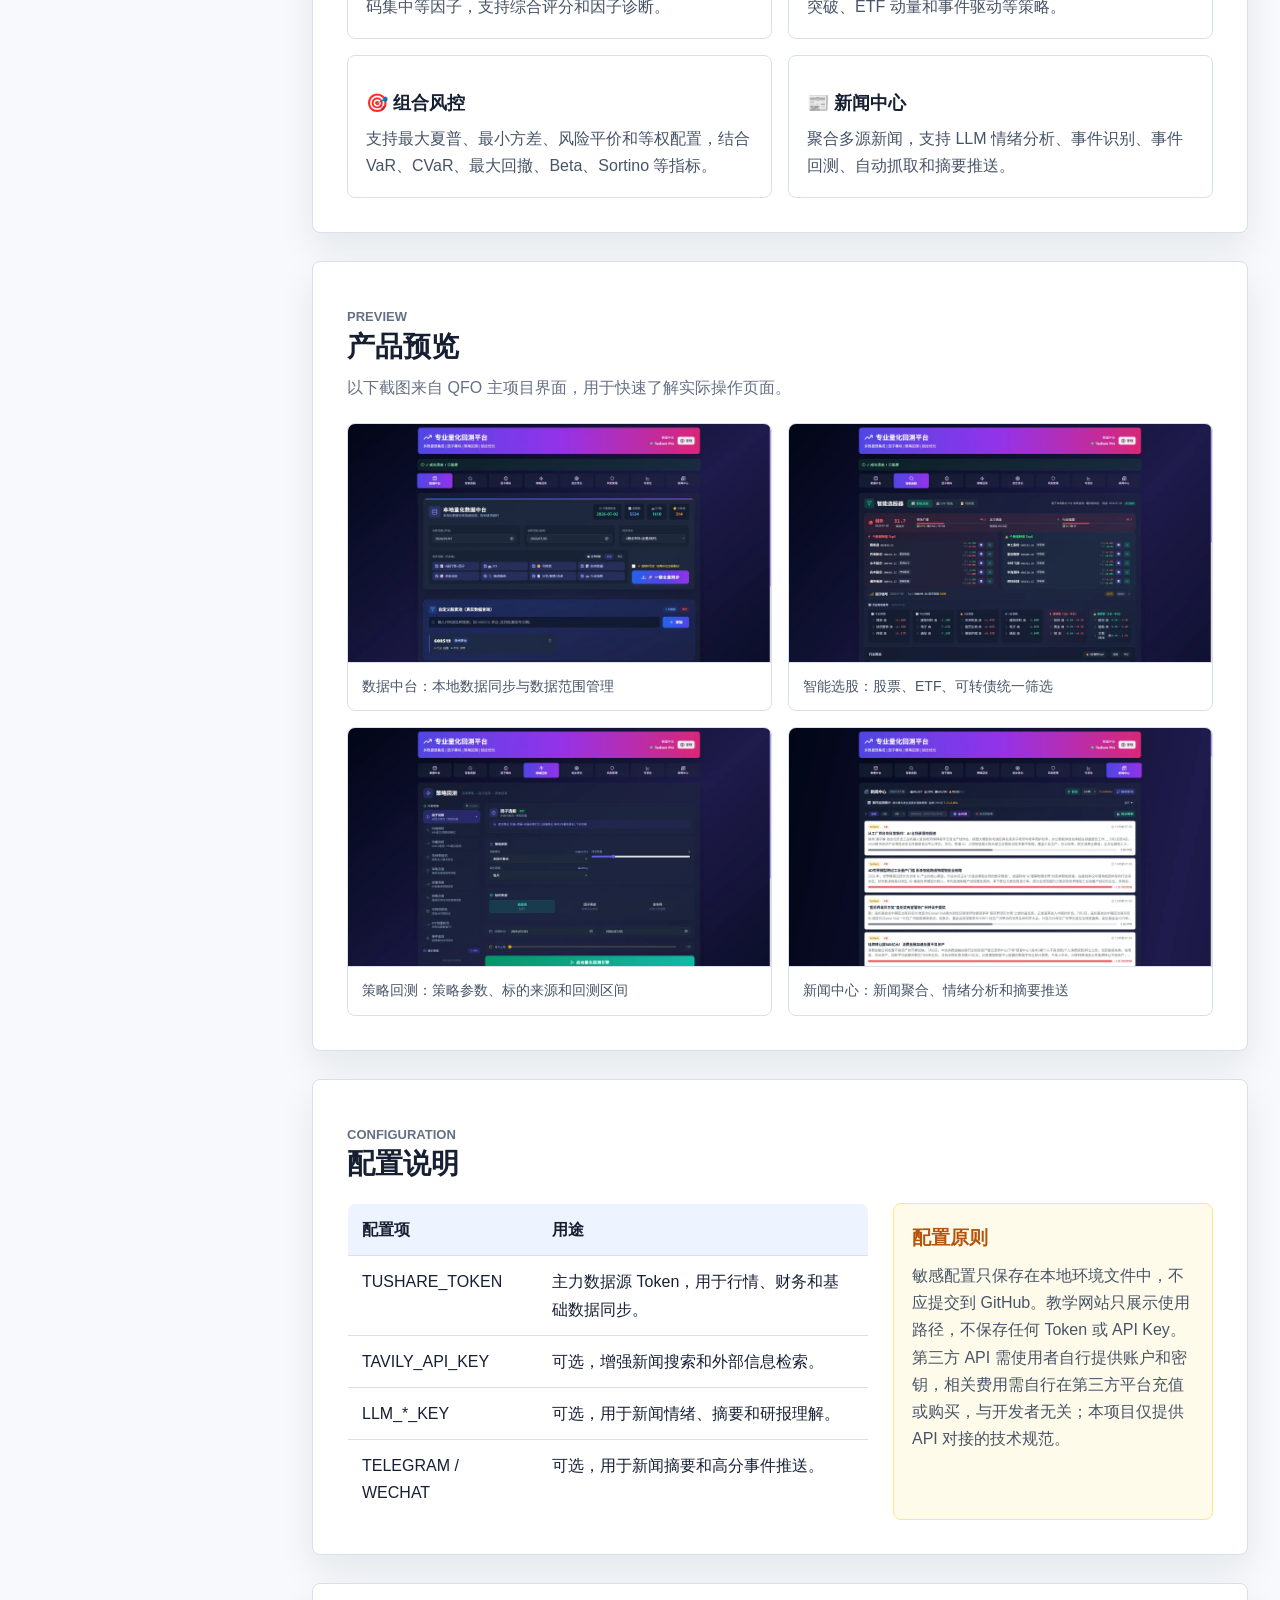
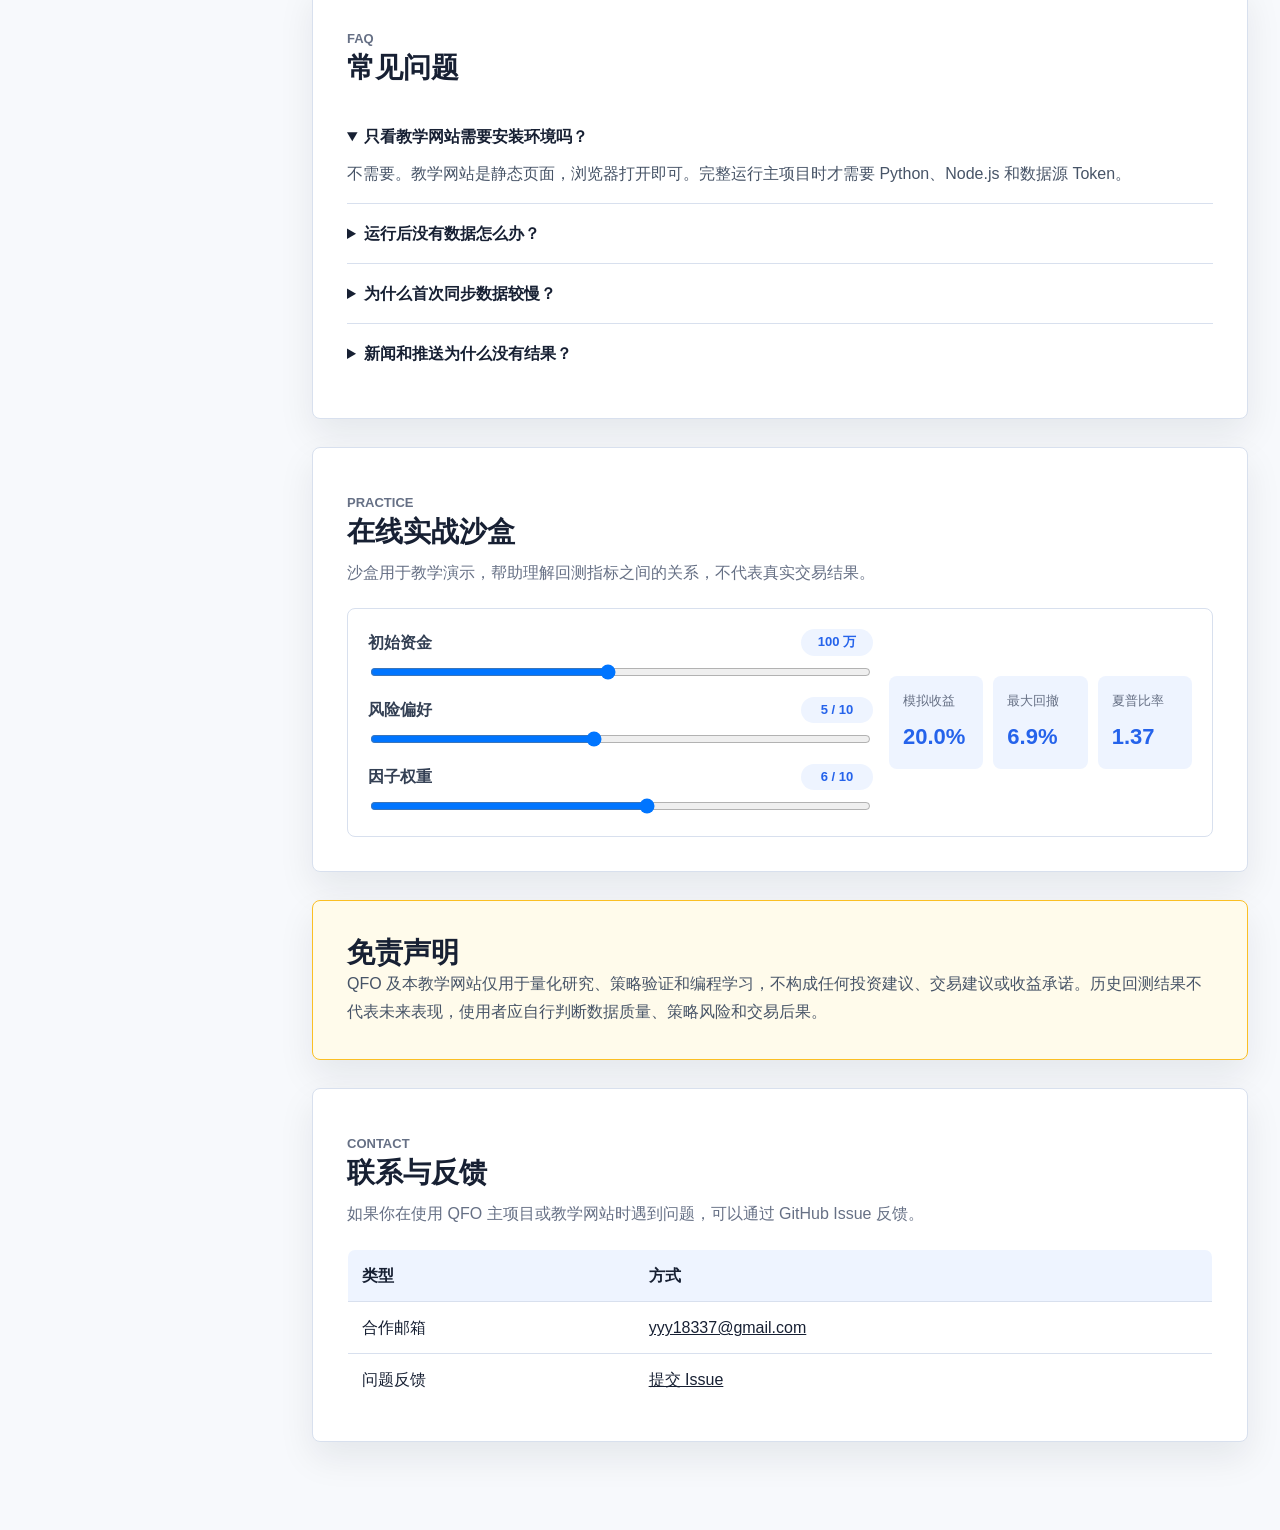
==== commit 082e205d: "Clarify smart screener features" ====
--- a/index.html
+++ b/index.html
@@ -183,7 +183,7 @@
                 </div>
                 <div class="feature-list">
                     <article><h3>📊 数据中台</h3><p>Tushare Pro + AkShare + BaoStock 三源降级，覆盖 A 股、ETF、可转债、财务数据、资金流向、融资融券、行业指数和事件数据。</p></article>
-                    <article><h3>🔍 智能选股</h3><p>支持估值、成长、盈利、资金、行业轮动、事件驱动、技术趋势和新闻情绪等多条件筛选。</p></article>
+                    <article><h3>🔍 智能选股</h3><p>支持股票、ETF、可转债筛选；股票侧覆盖估值、成长、盈利、资金、行业轮动、事件驱动和技术趋势，支持大宗交易、解禁、龙虎榜、融资变化，新闻情绪用于结果辅助判断。</p></article>
                     <article><h3>🧠 因子模块</h3><p>覆盖价值、质量、动量、规模、低波、成长、红利、筹码集中等因子，支持综合评分和因子诊断。</p></article>
                     <article><h3>⚡ 策略回测</h3><p>内置多因子、MACD/RSI、布林带、海龟、网格、放量突破、ETF 动量和事件驱动等策略。</p></article>
                     <article><h3>🎯 组合风控</h3><p>支持最大夏普、最小方差、风险平价和等权配置，结合 VaR、CVaR、最大回撤、Beta、Sortino 等指标。</p></article>
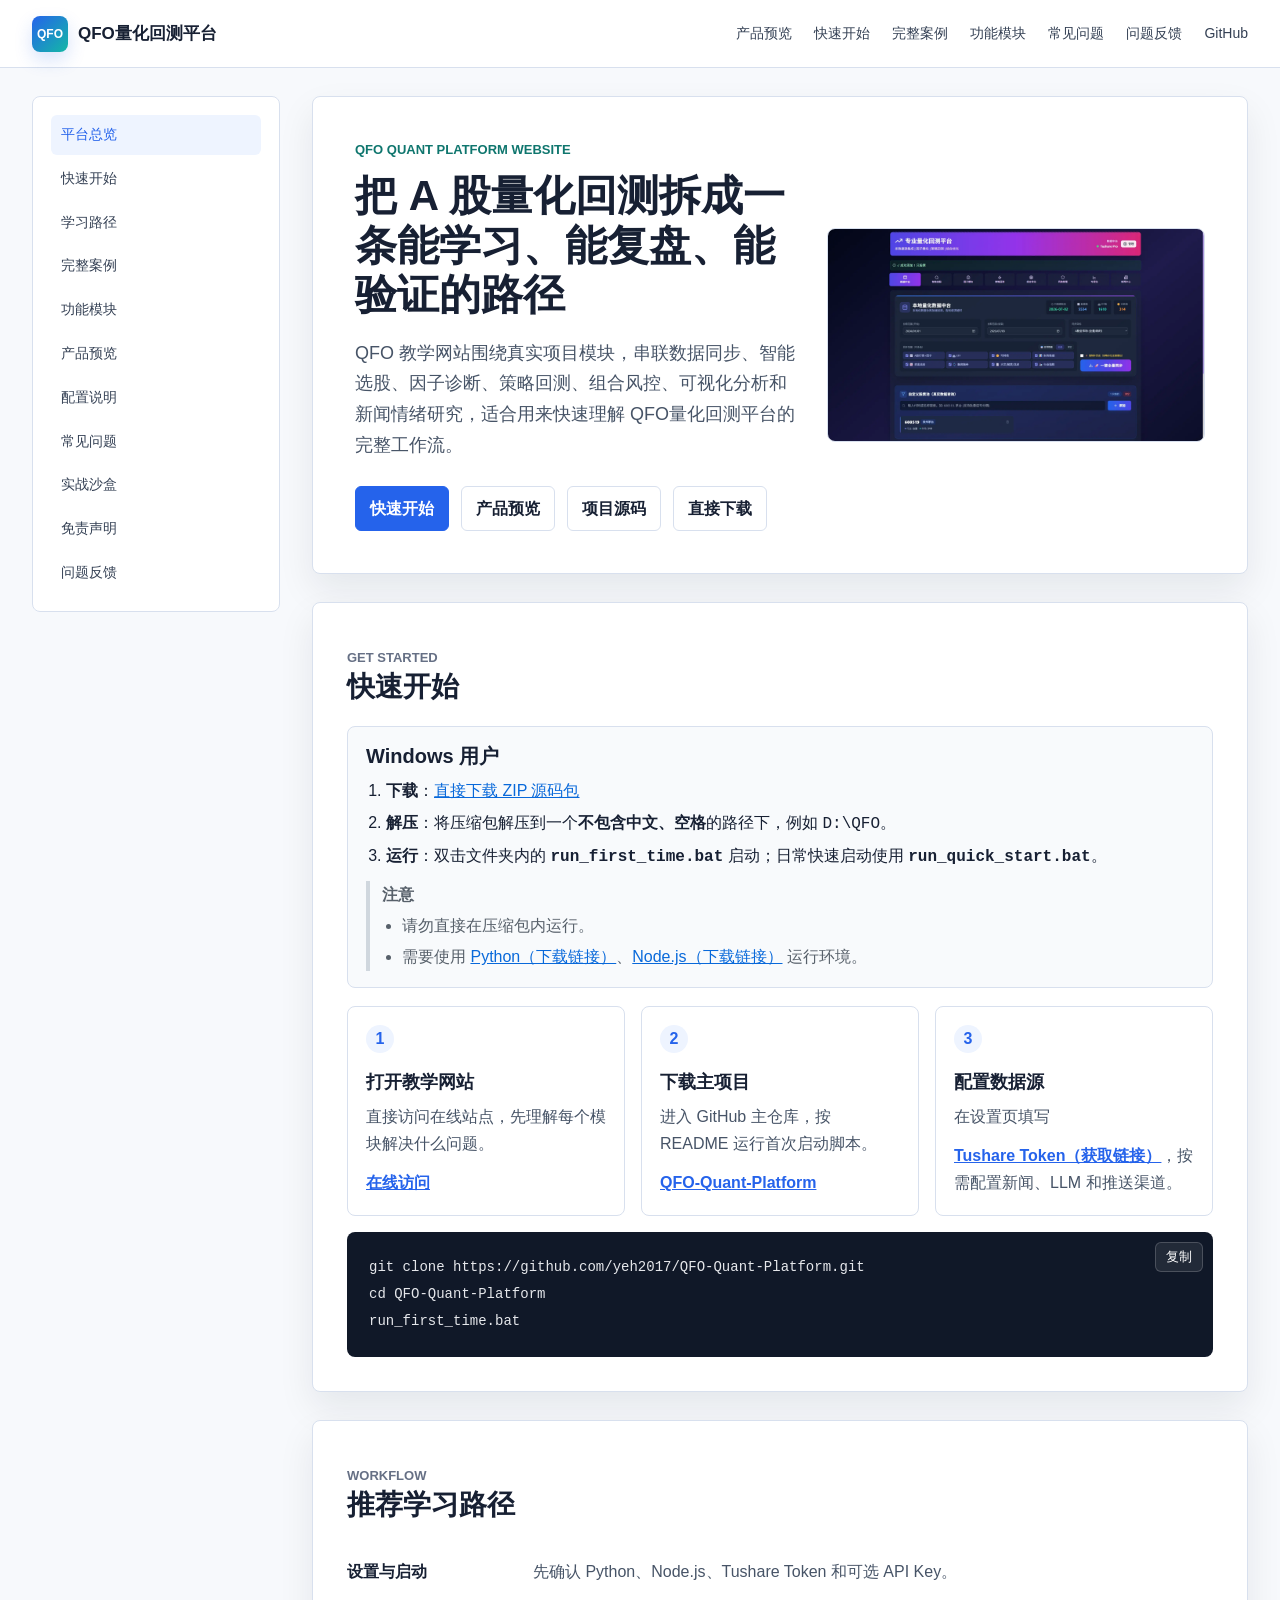
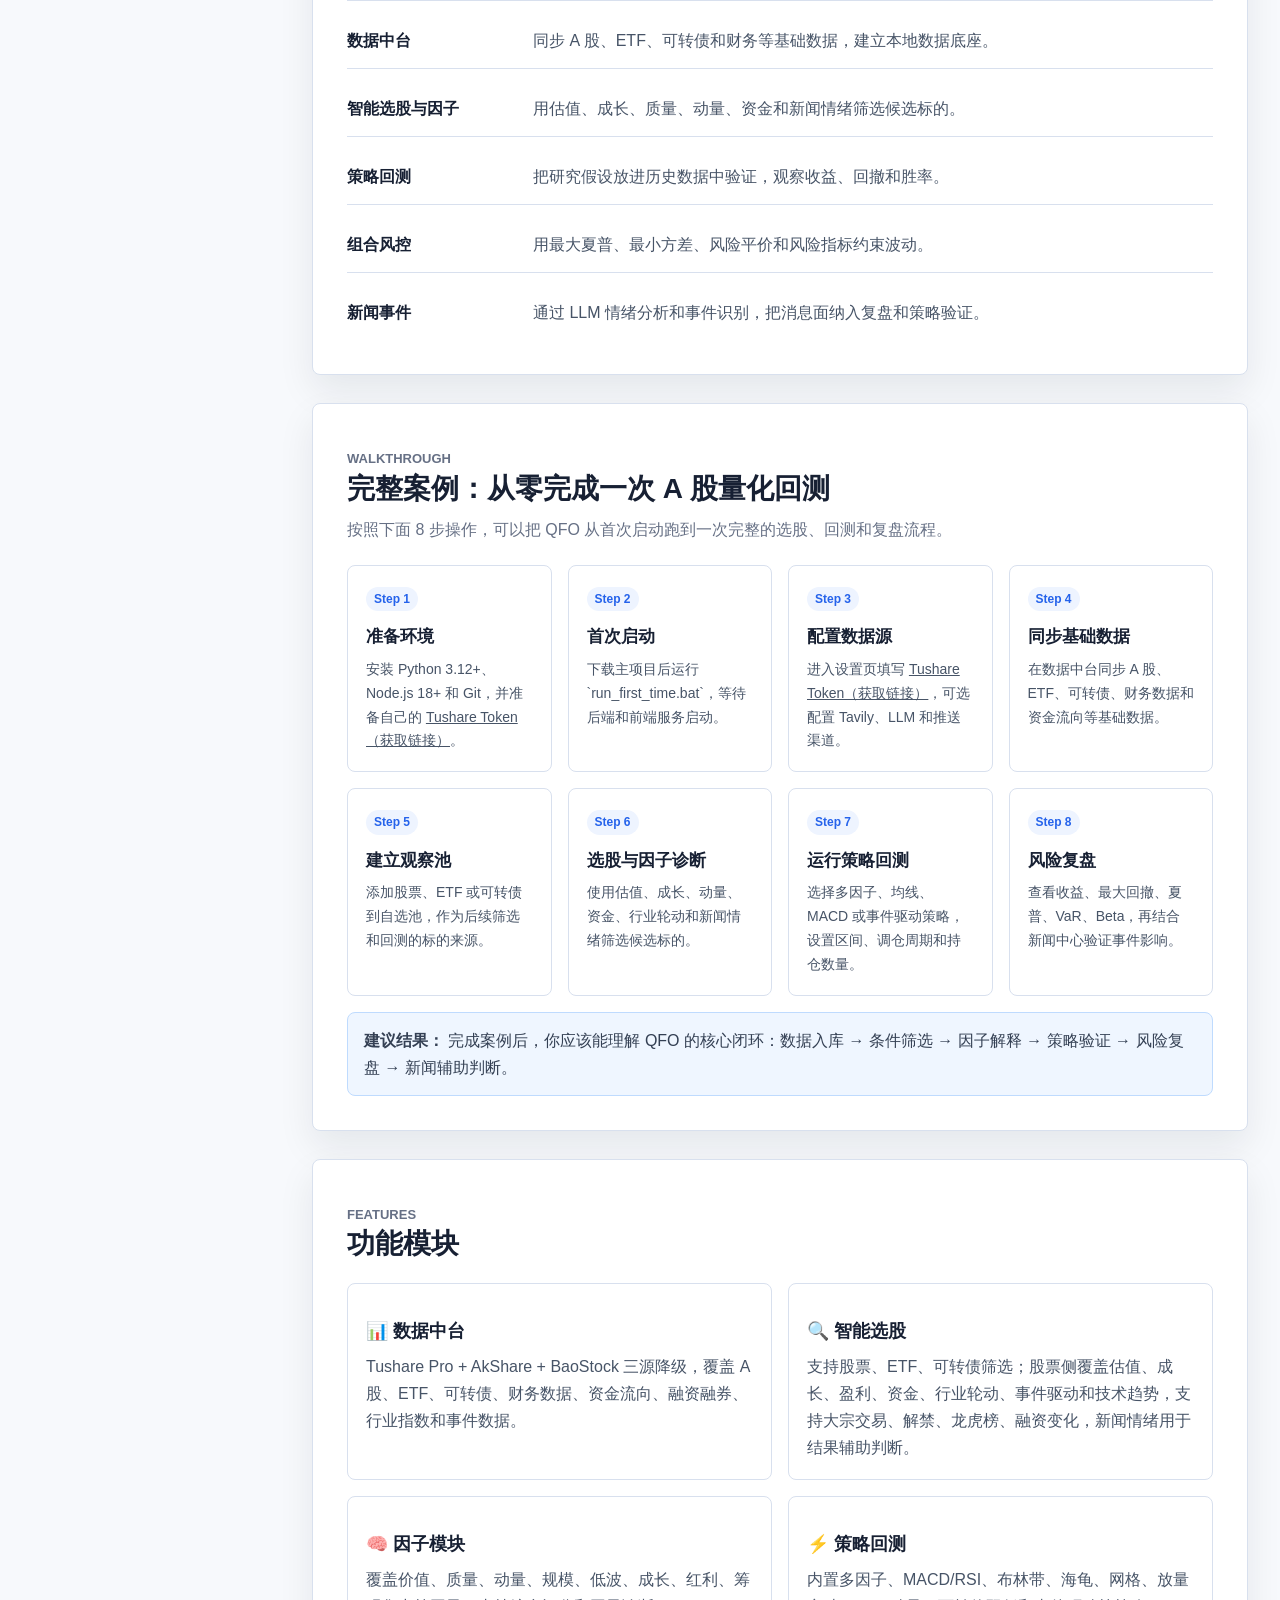
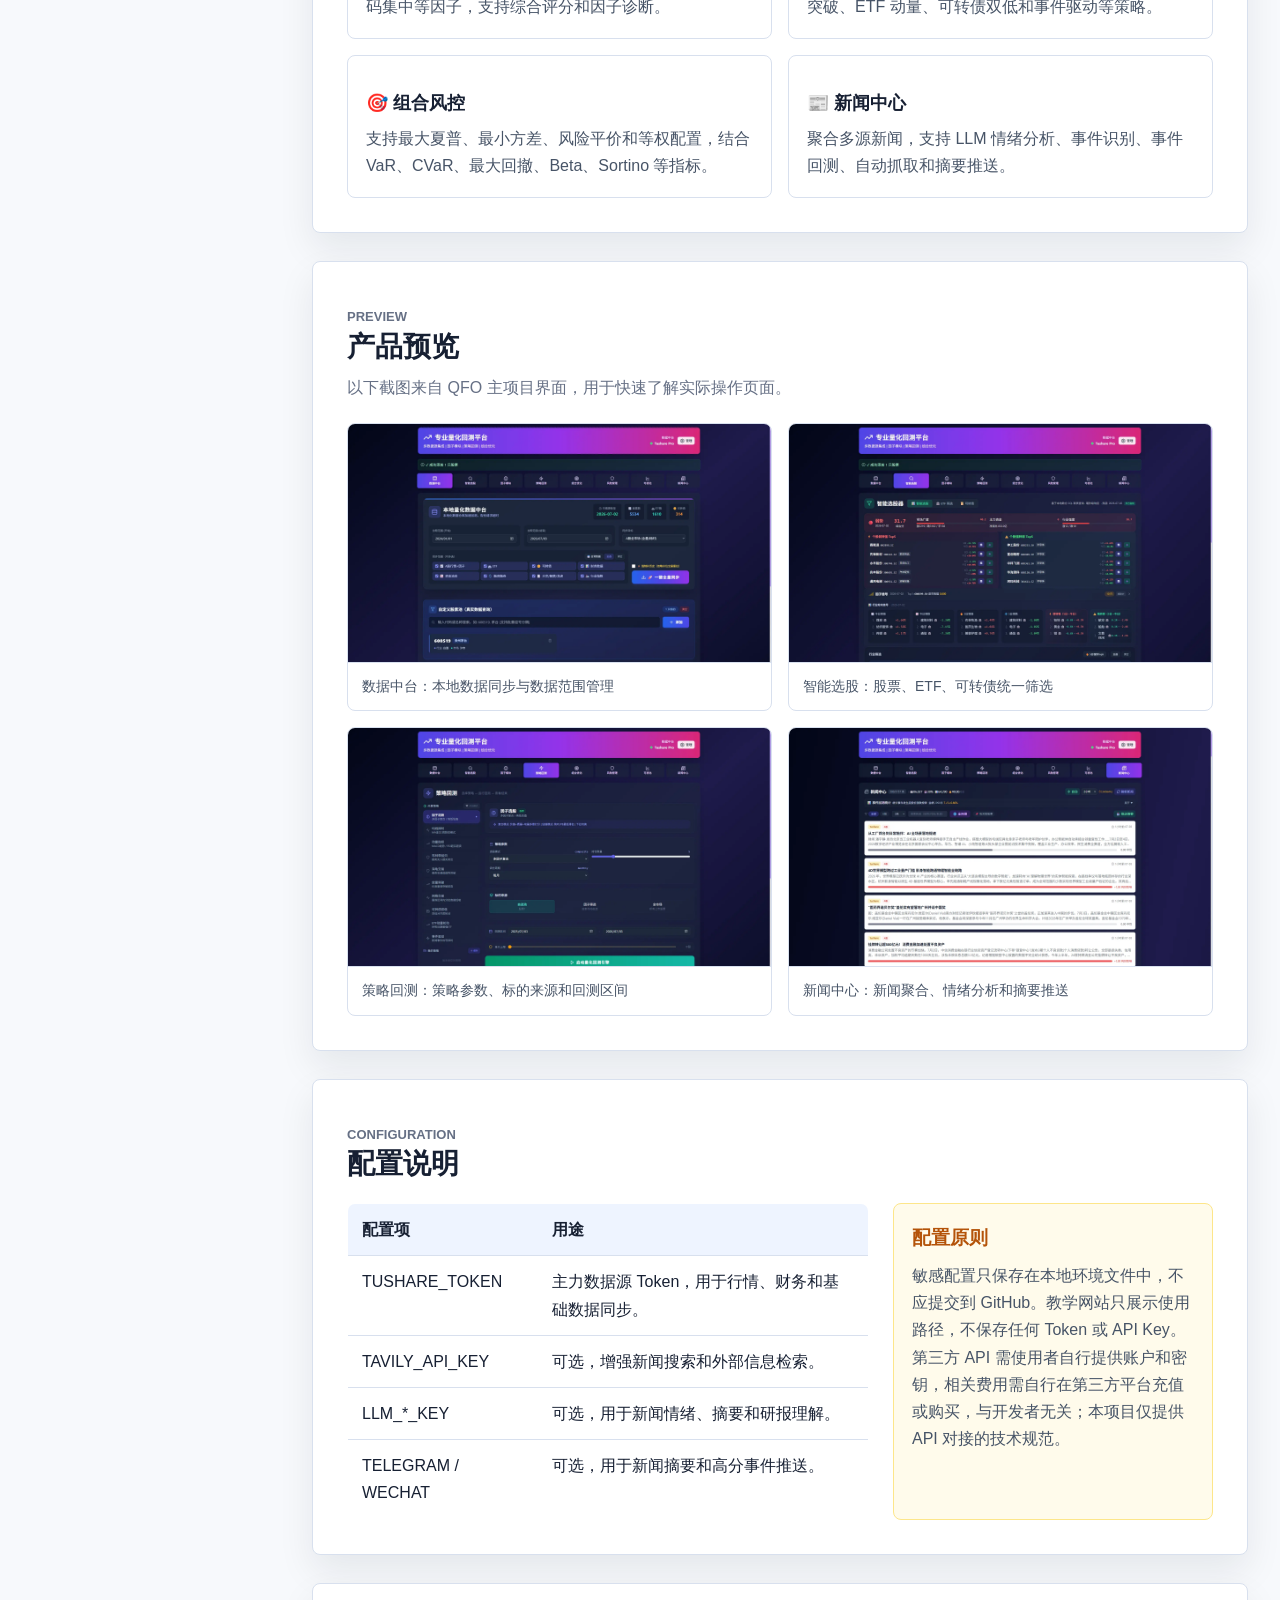
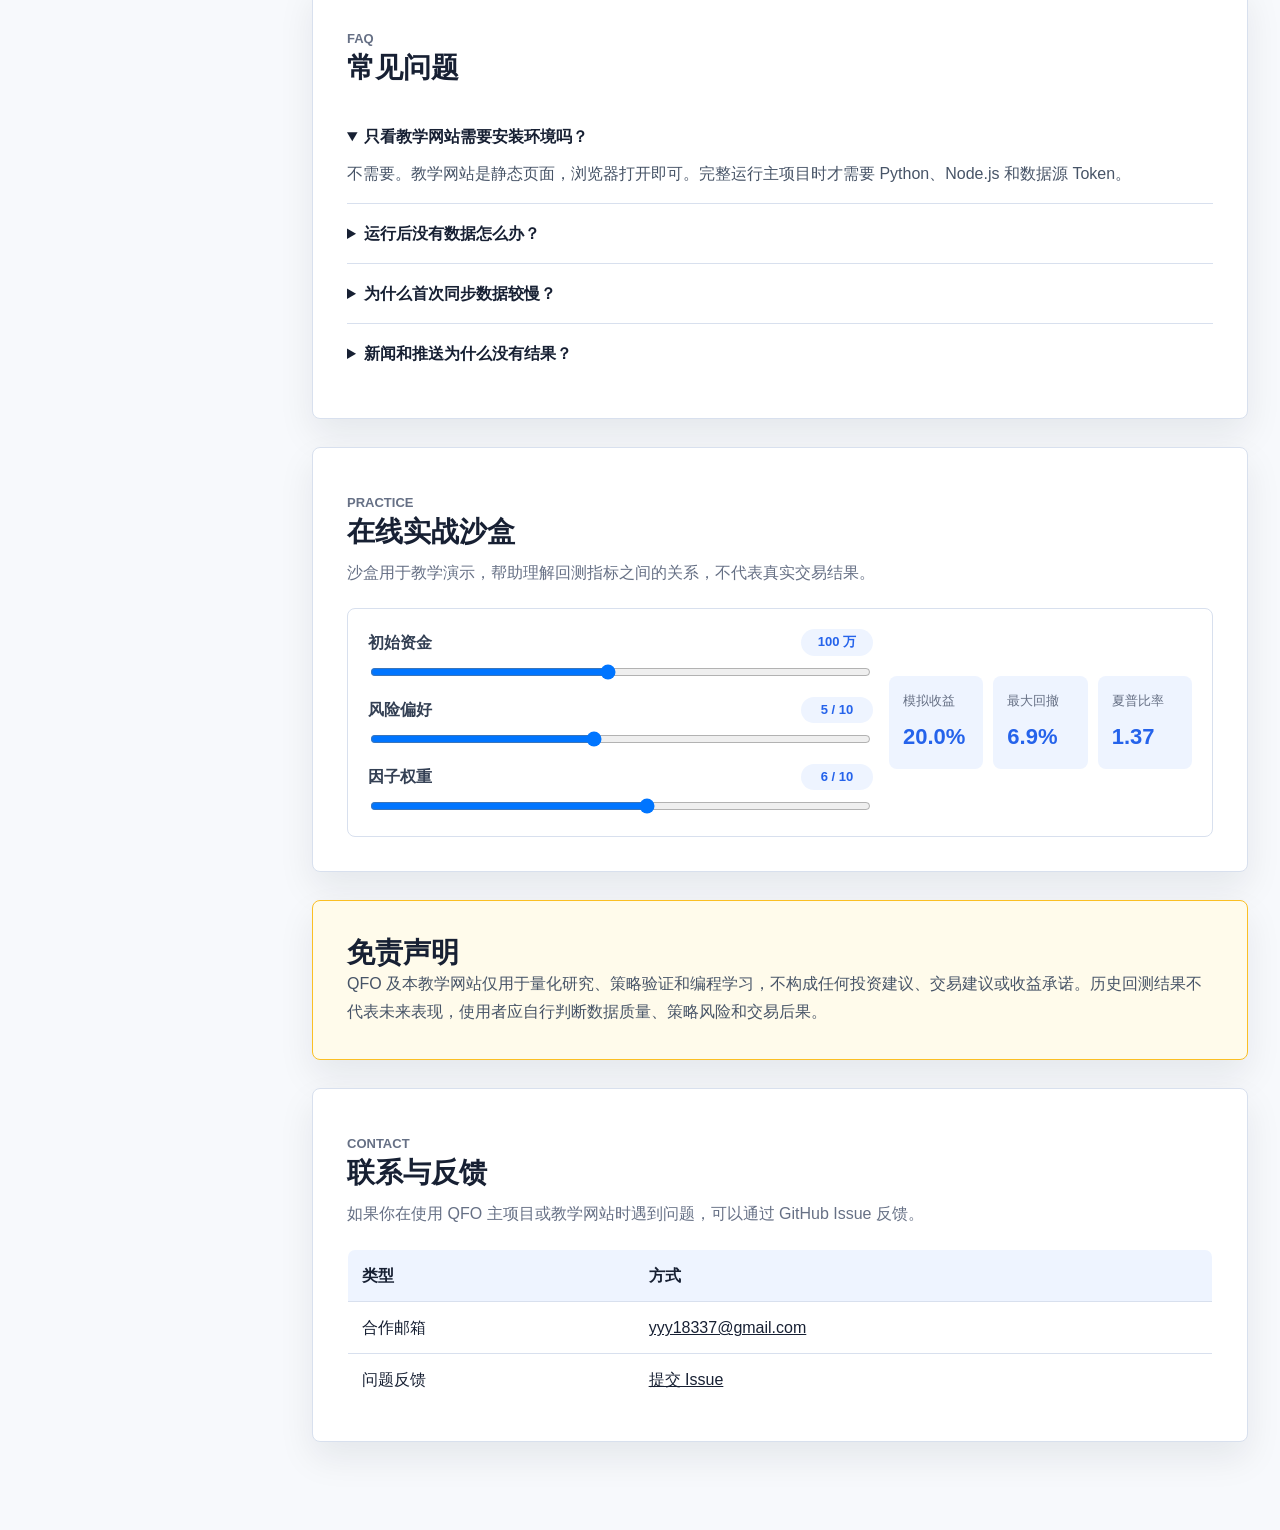
==== commit 184ac7b1: "Mention convertible bond strategy" ====
--- a/index.html
+++ b/index.html
@@ -185,7 +185,7 @@
                     <article><h3>📊 数据中台</h3><p>Tushare Pro + AkShare + BaoStock 三源降级，覆盖 A 股、ETF、可转债、财务数据、资金流向、融资融券、行业指数和事件数据。</p></article>
                     <article><h3>🔍 智能选股</h3><p>支持股票、ETF、可转债筛选；股票侧覆盖估值、成长、盈利、资金、行业轮动、事件驱动和技术趋势，支持大宗交易、解禁、龙虎榜、融资变化，新闻情绪用于结果辅助判断。</p></article>
                     <article><h3>🧠 因子模块</h3><p>覆盖价值、质量、动量、规模、低波、成长、红利、筹码集中等因子，支持综合评分和因子诊断。</p></article>
-                    <article><h3>⚡ 策略回测</h3><p>内置多因子、MACD/RSI、布林带、海龟、网格、放量突破、ETF 动量和事件驱动等策略。</p></article>
+                    <article><h3>⚡ 策略回测</h3><p>内置多因子、MACD/RSI、布林带、海龟、网格、放量突破、ETF 动量、可转债双低和事件驱动等策略。</p></article>
                     <article><h3>🎯 组合风控</h3><p>支持最大夏普、最小方差、风险平价和等权配置，结合 VaR、CVaR、最大回撤、Beta、Sortino 等指标。</p></article>
                     <article><h3>📰 新闻中心</h3><p>聚合多源新闻，支持 LLM 情绪分析、事件识别、事件回测、自动抓取和摘要推送。</p></article>
                 </div>
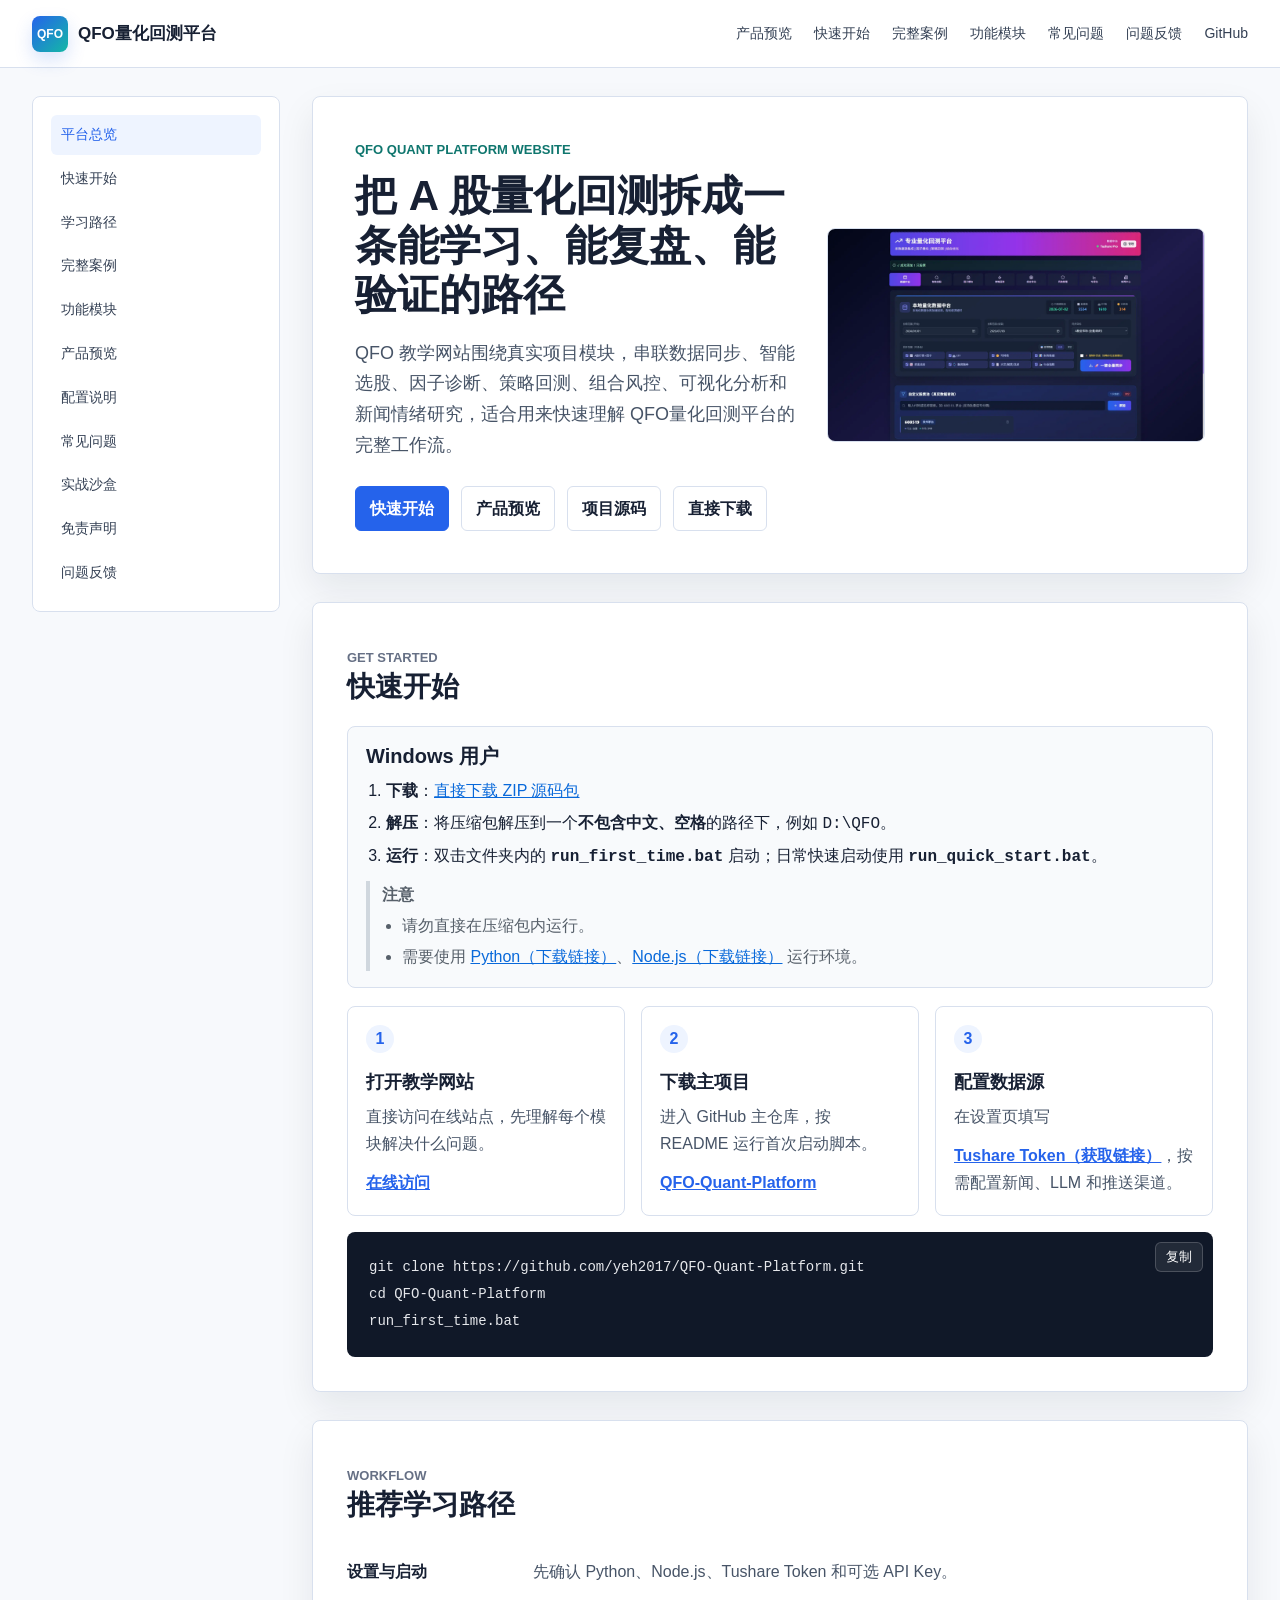
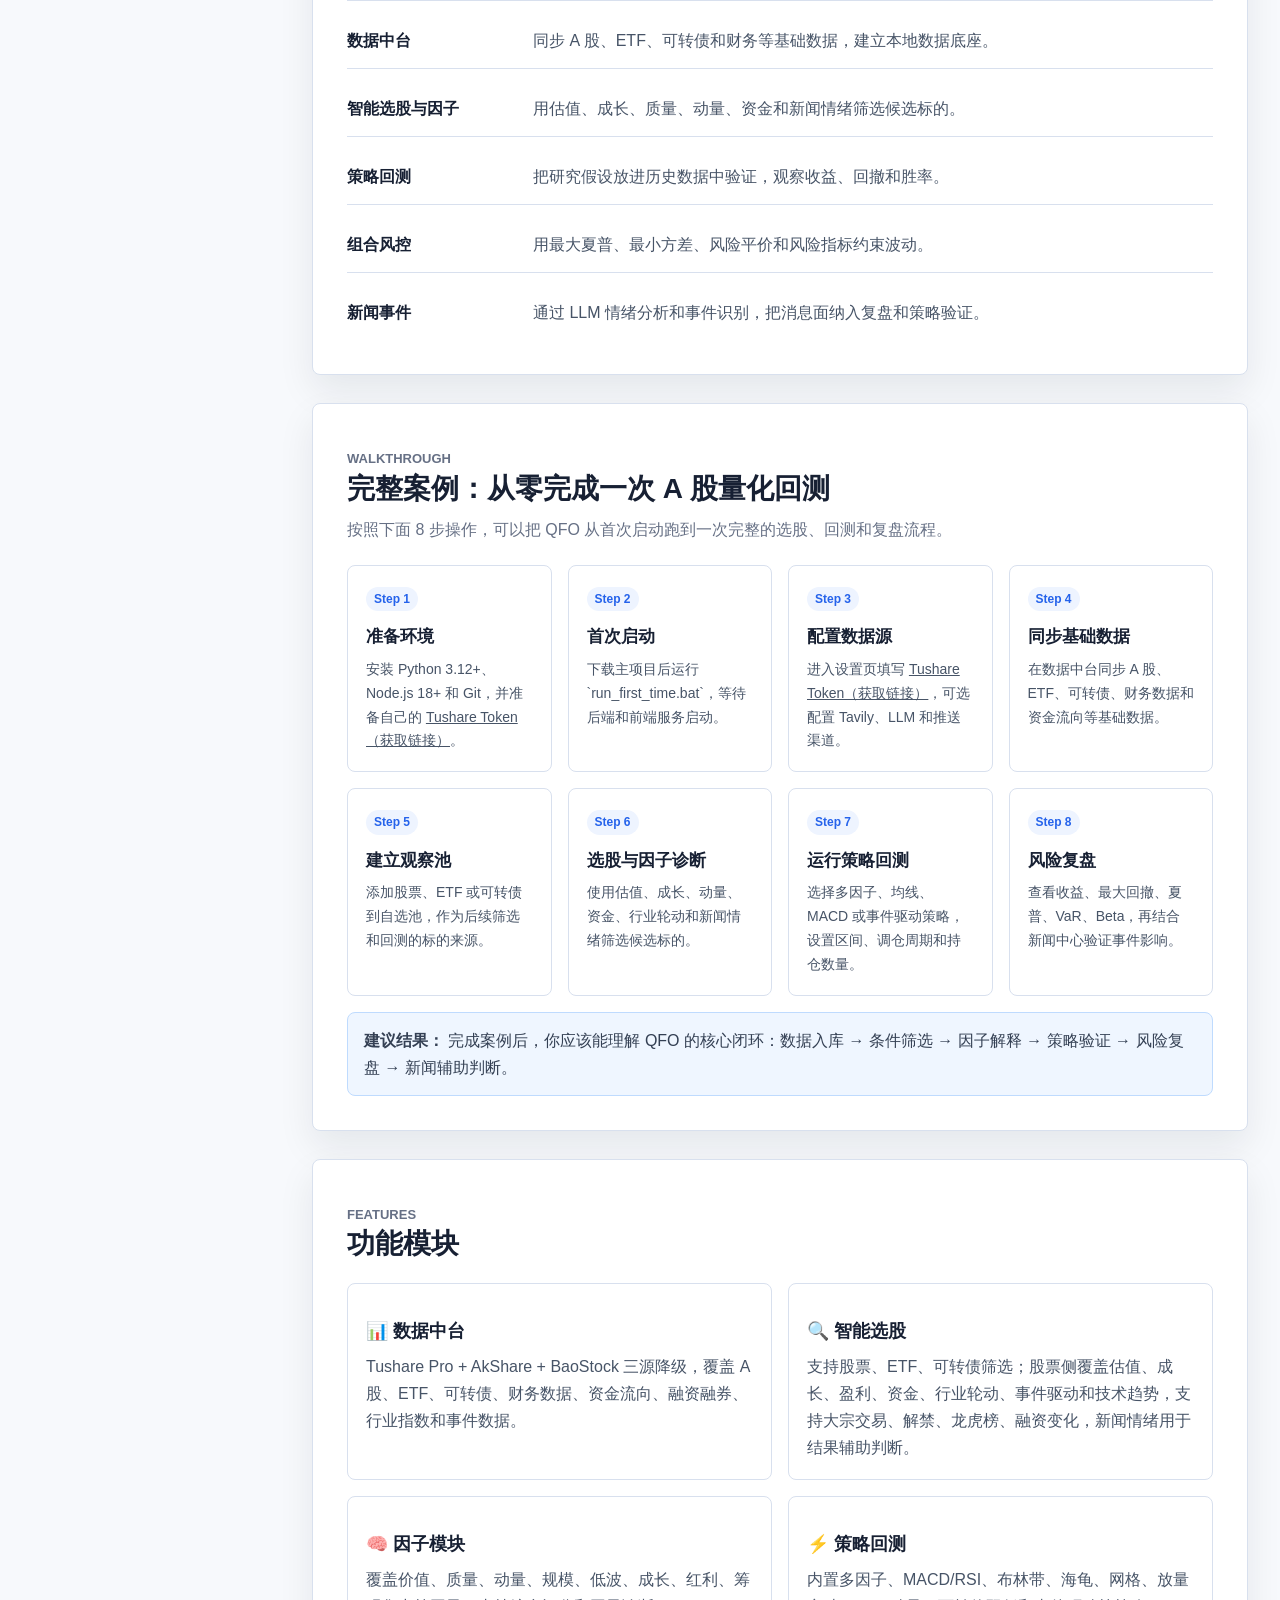
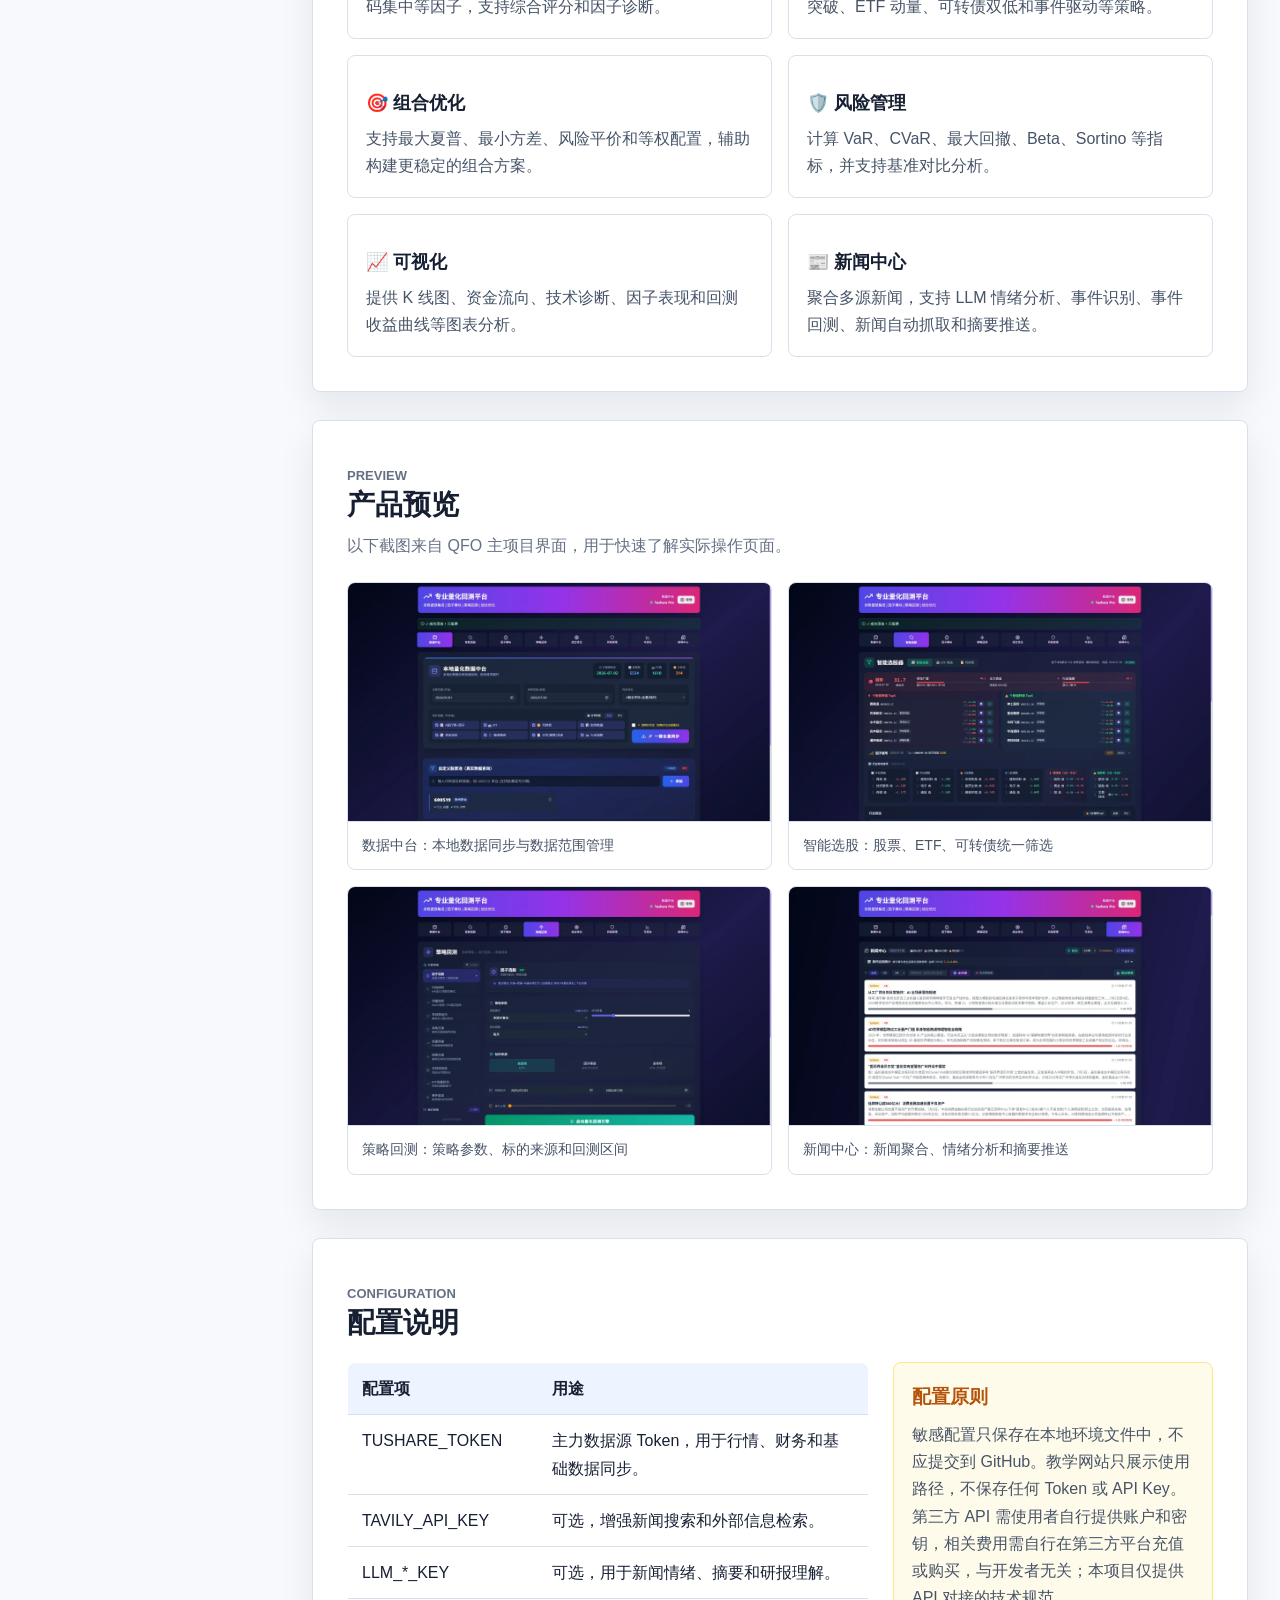
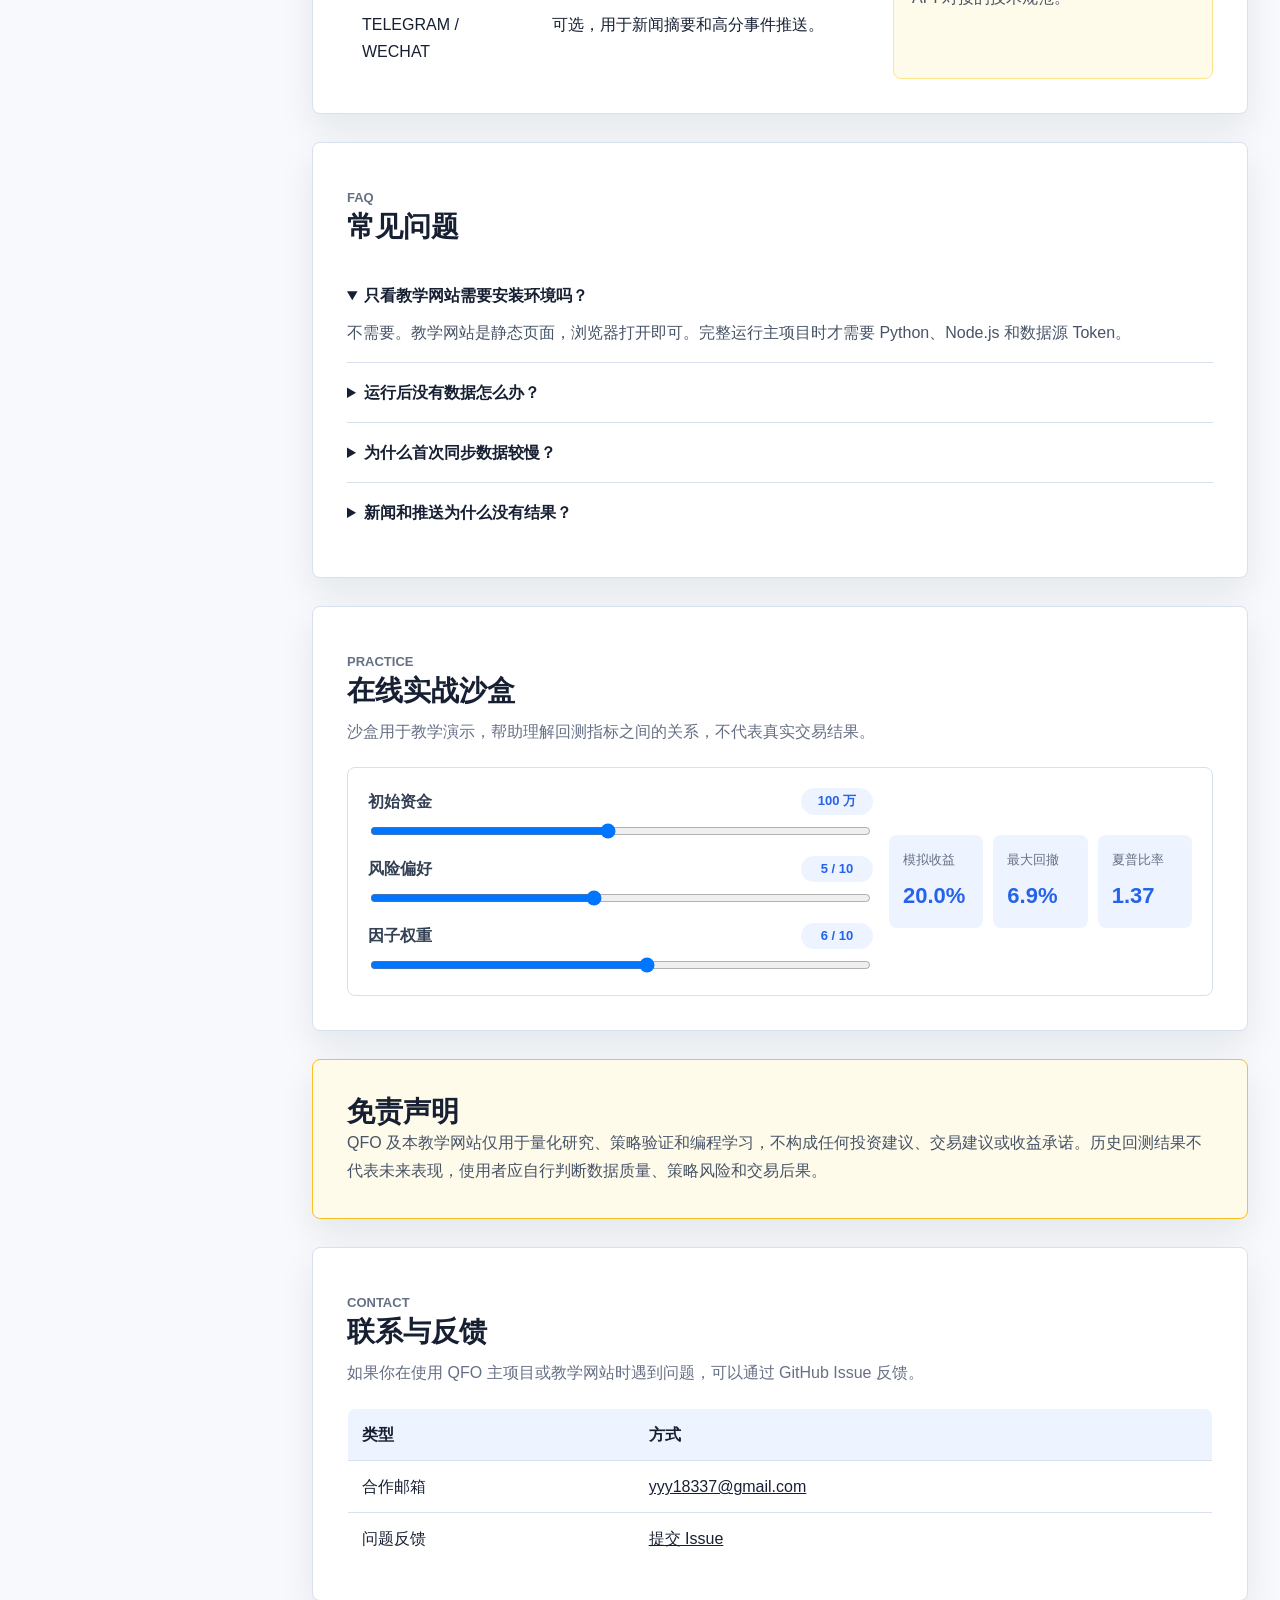
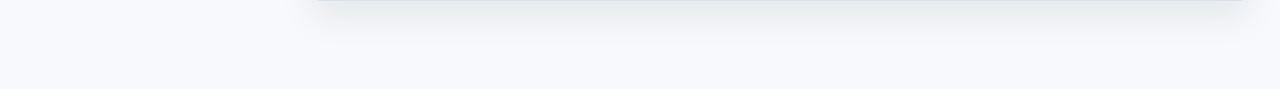
==== commit 21338fed: "Align feature modules with app tabs" ====
--- a/index.html
+++ b/index.html
@@ -186,8 +186,10 @@
                     <article><h3>🔍 智能选股</h3><p>支持股票、ETF、可转债筛选；股票侧覆盖估值、成长、盈利、资金、行业轮动、事件驱动和技术趋势，支持大宗交易、解禁、龙虎榜、融资变化，新闻情绪用于结果辅助判断。</p></article>
                     <article><h3>🧠 因子模块</h3><p>覆盖价值、质量、动量、规模、低波、成长、红利、筹码集中等因子，支持综合评分和因子诊断。</p></article>
                     <article><h3>⚡ 策略回测</h3><p>内置多因子、MACD/RSI、布林带、海龟、网格、放量突破、ETF 动量、可转债双低和事件驱动等策略。</p></article>
-                    <article><h3>🎯 组合风控</h3><p>支持最大夏普、最小方差、风险平价和等权配置，结合 VaR、CVaR、最大回撤、Beta、Sortino 等指标。</p></article>
-                    <article><h3>📰 新闻中心</h3><p>聚合多源新闻，支持 LLM 情绪分析、事件识别、事件回测、自动抓取和摘要推送。</p></article>
+                    <article><h3>🎯 组合优化</h3><p>支持最大夏普、最小方差、风险平价和等权配置，辅助构建更稳定的组合方案。</p></article>
+                    <article><h3>🛡️ 风险管理</h3><p>计算 VaR、CVaR、最大回撤、Beta、Sortino 等指标，并支持基准对比分析。</p></article>
+                    <article><h3>📈 可视化</h3><p>提供 K 线图、资金流向、技术诊断、因子表现和回测收益曲线等图表分析。</p></article>
+                    <article><h3>📰 新闻中心</h3><p>聚合多源新闻，支持 LLM 情绪分析、事件识别、事件回测、新闻自动抓取和摘要推送。</p></article>
                 </div>
             </section>
 
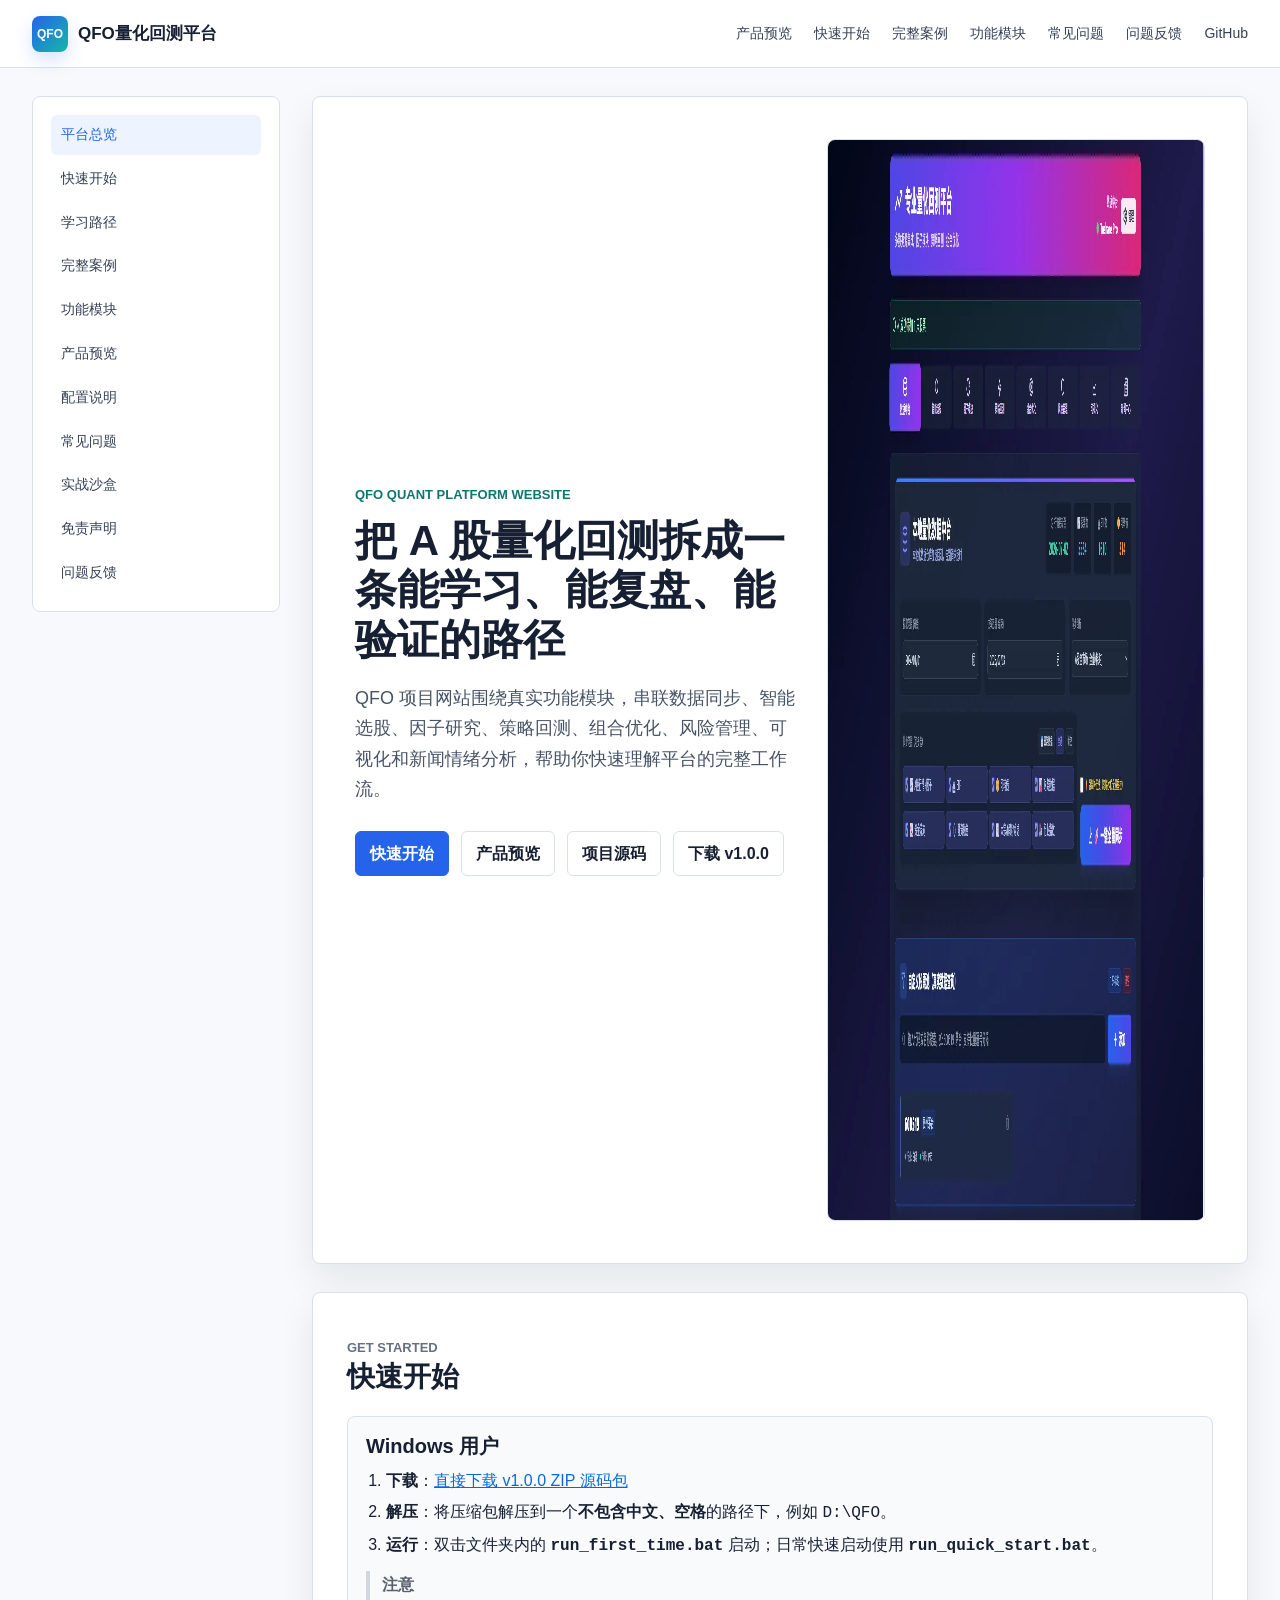
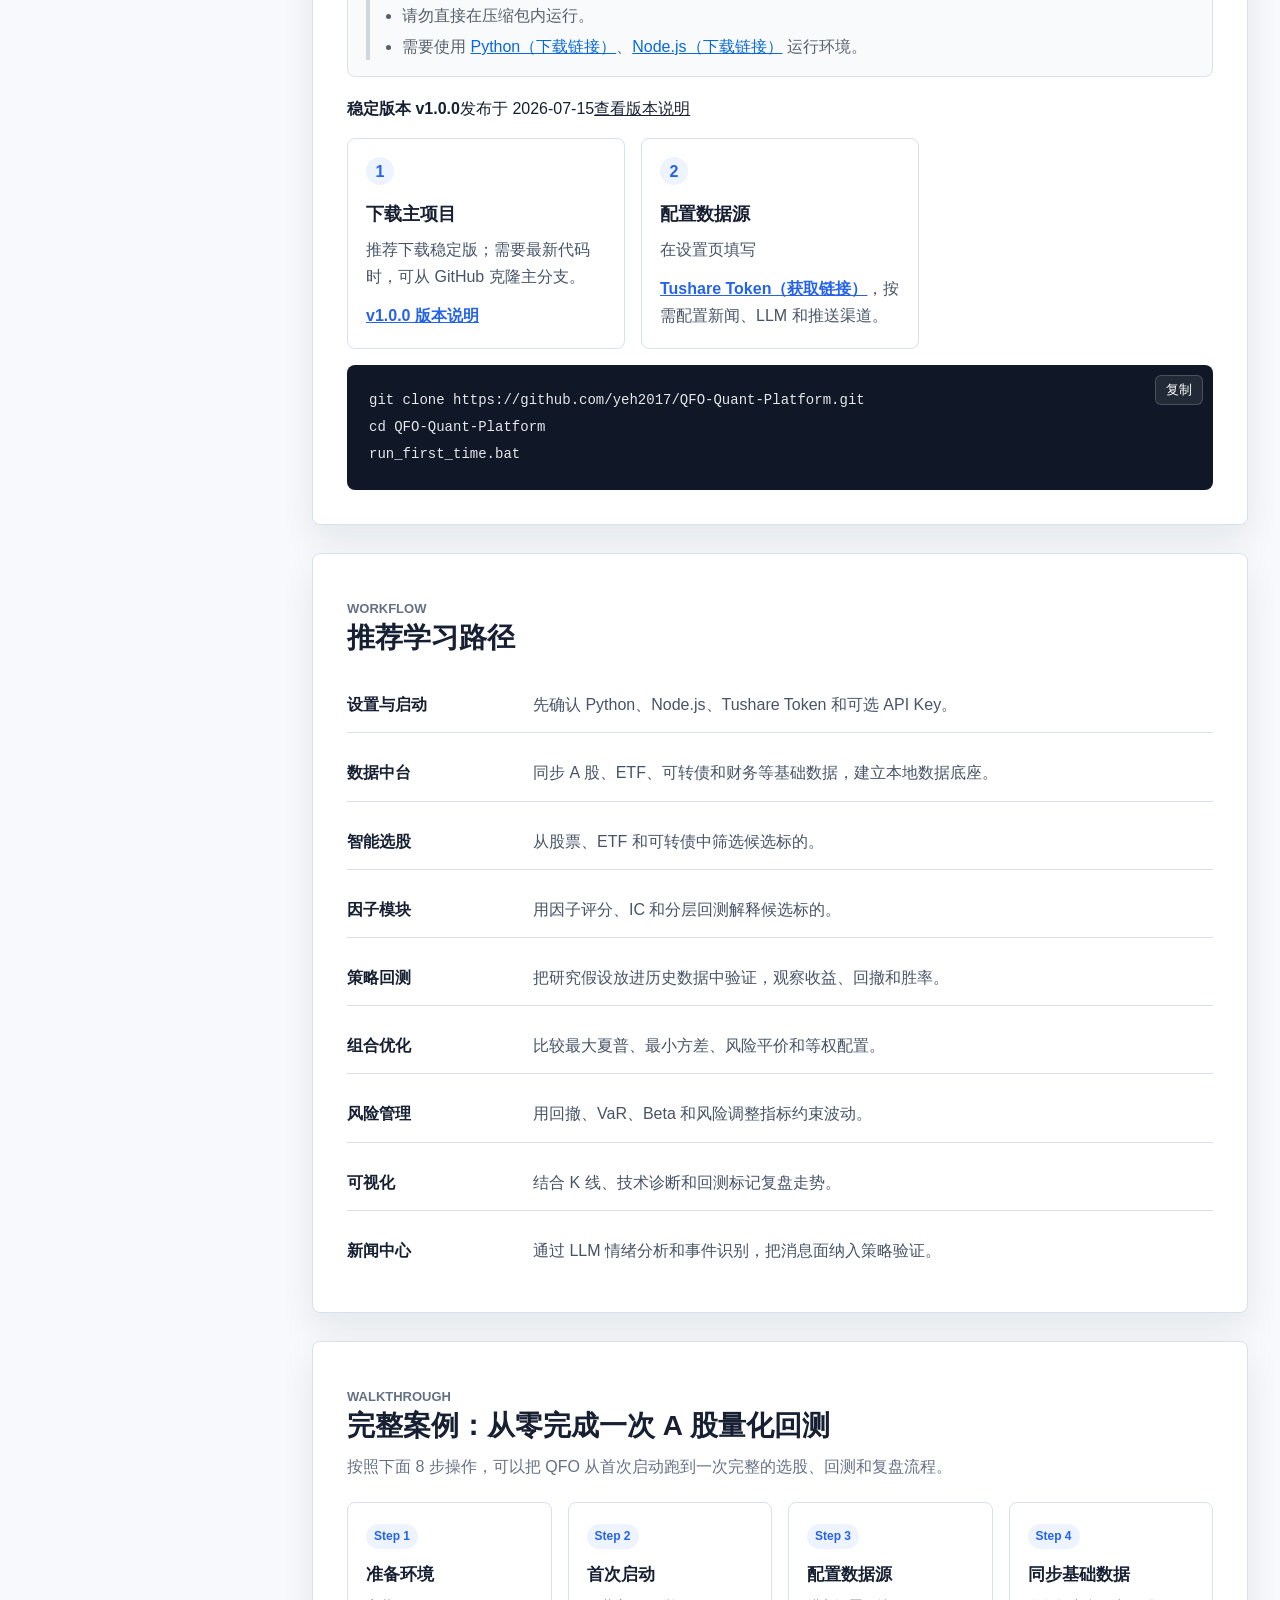
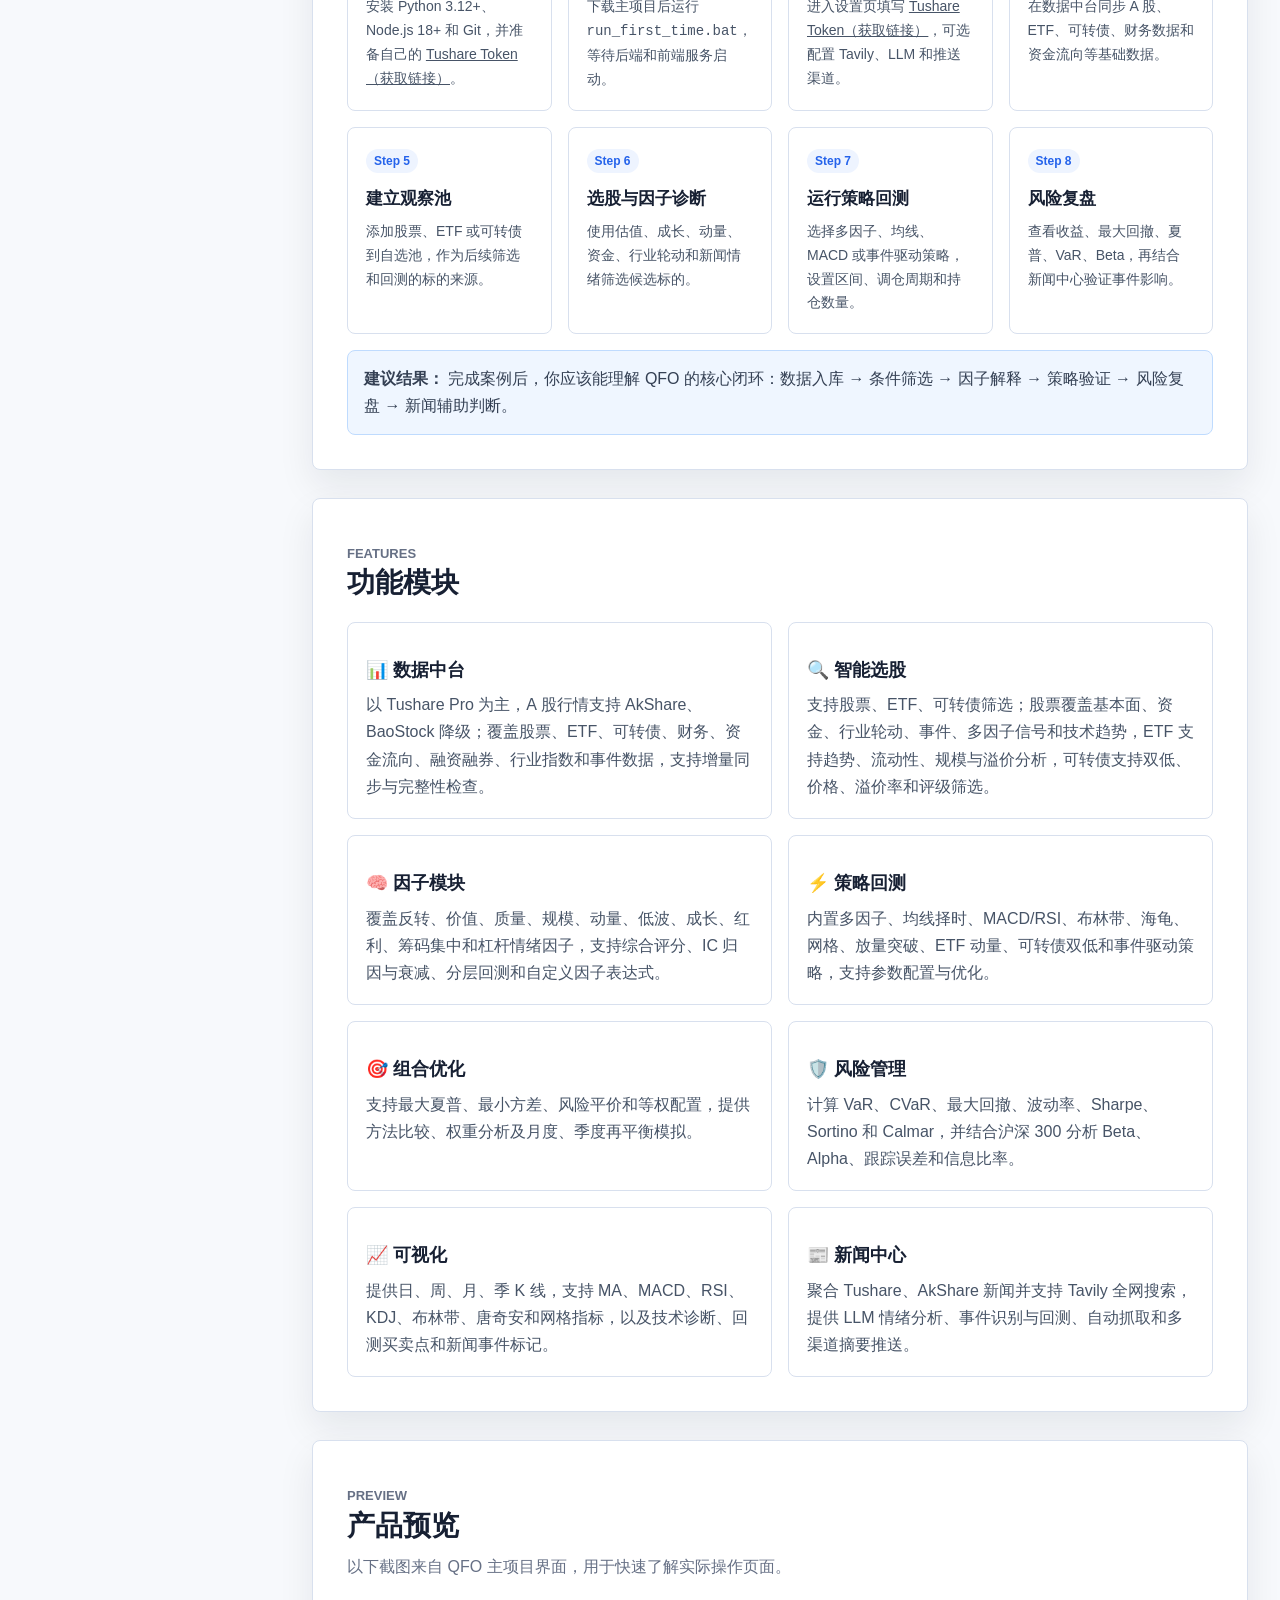
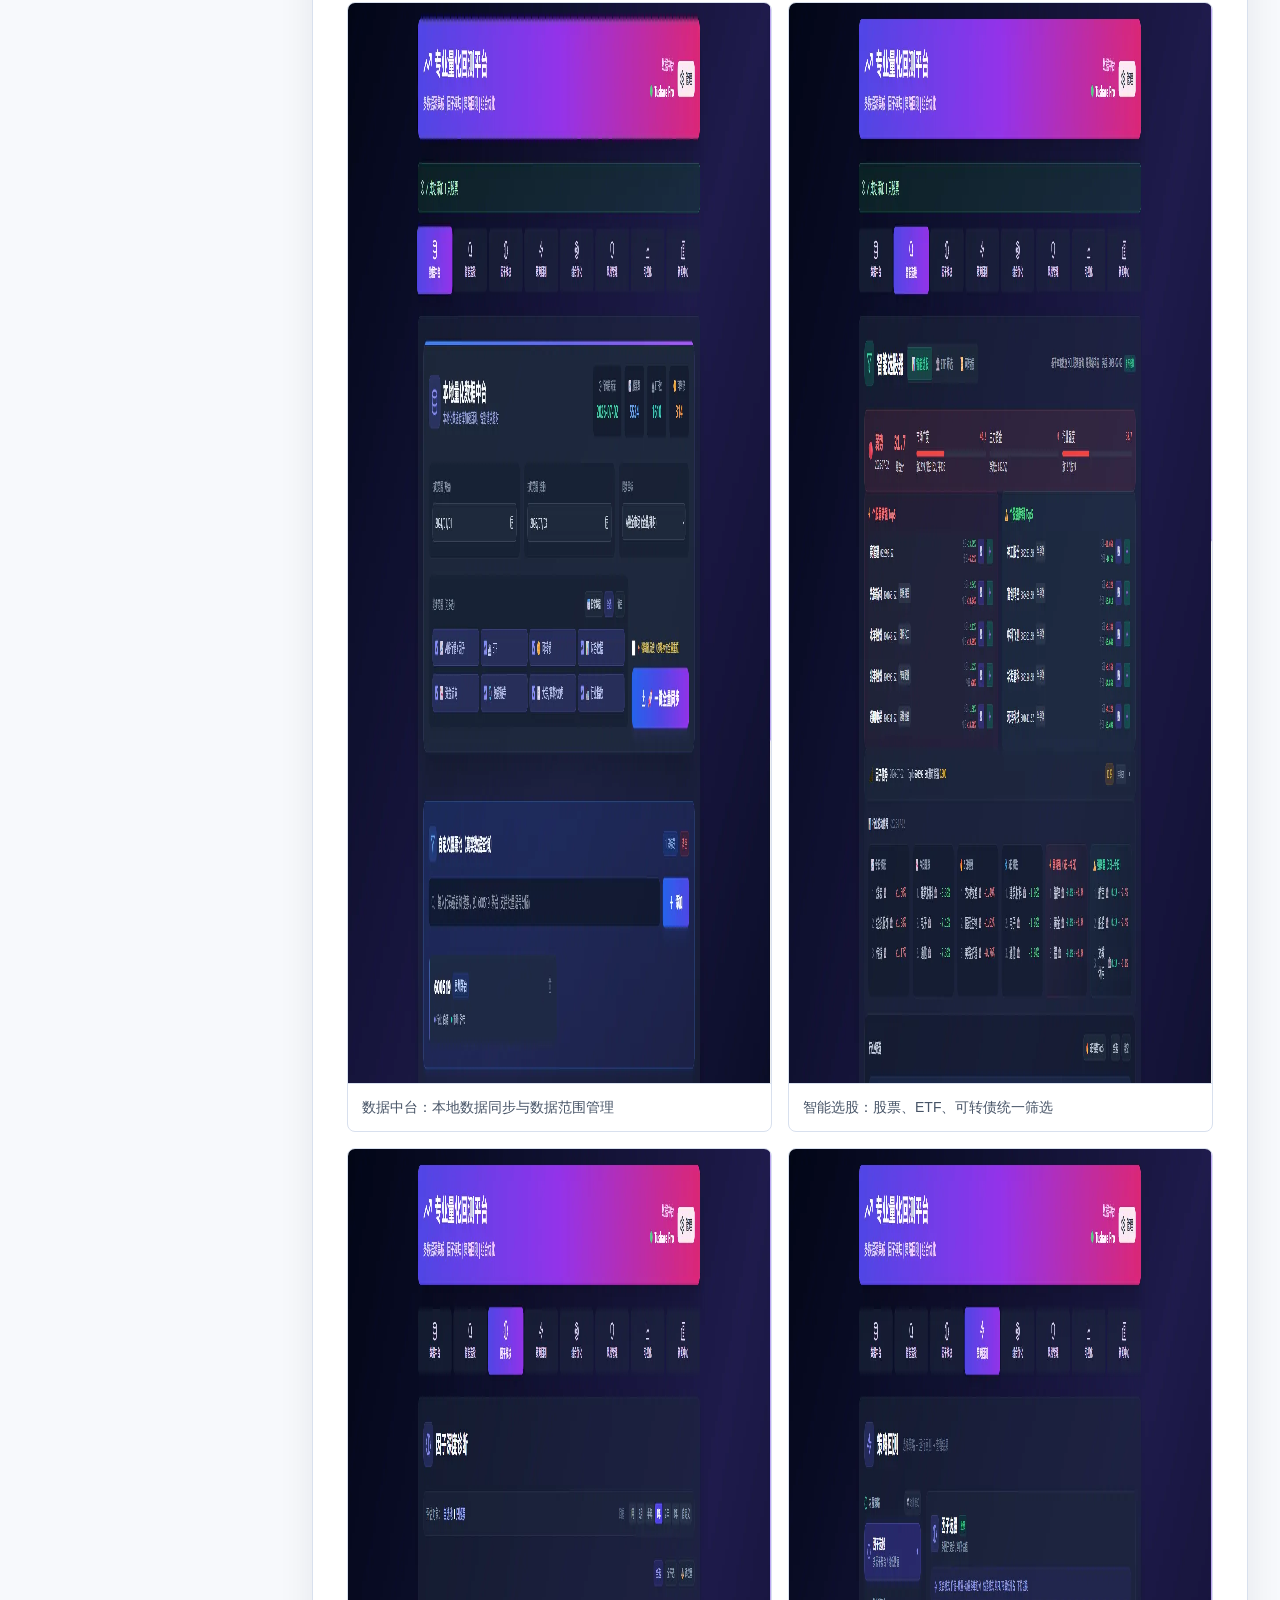
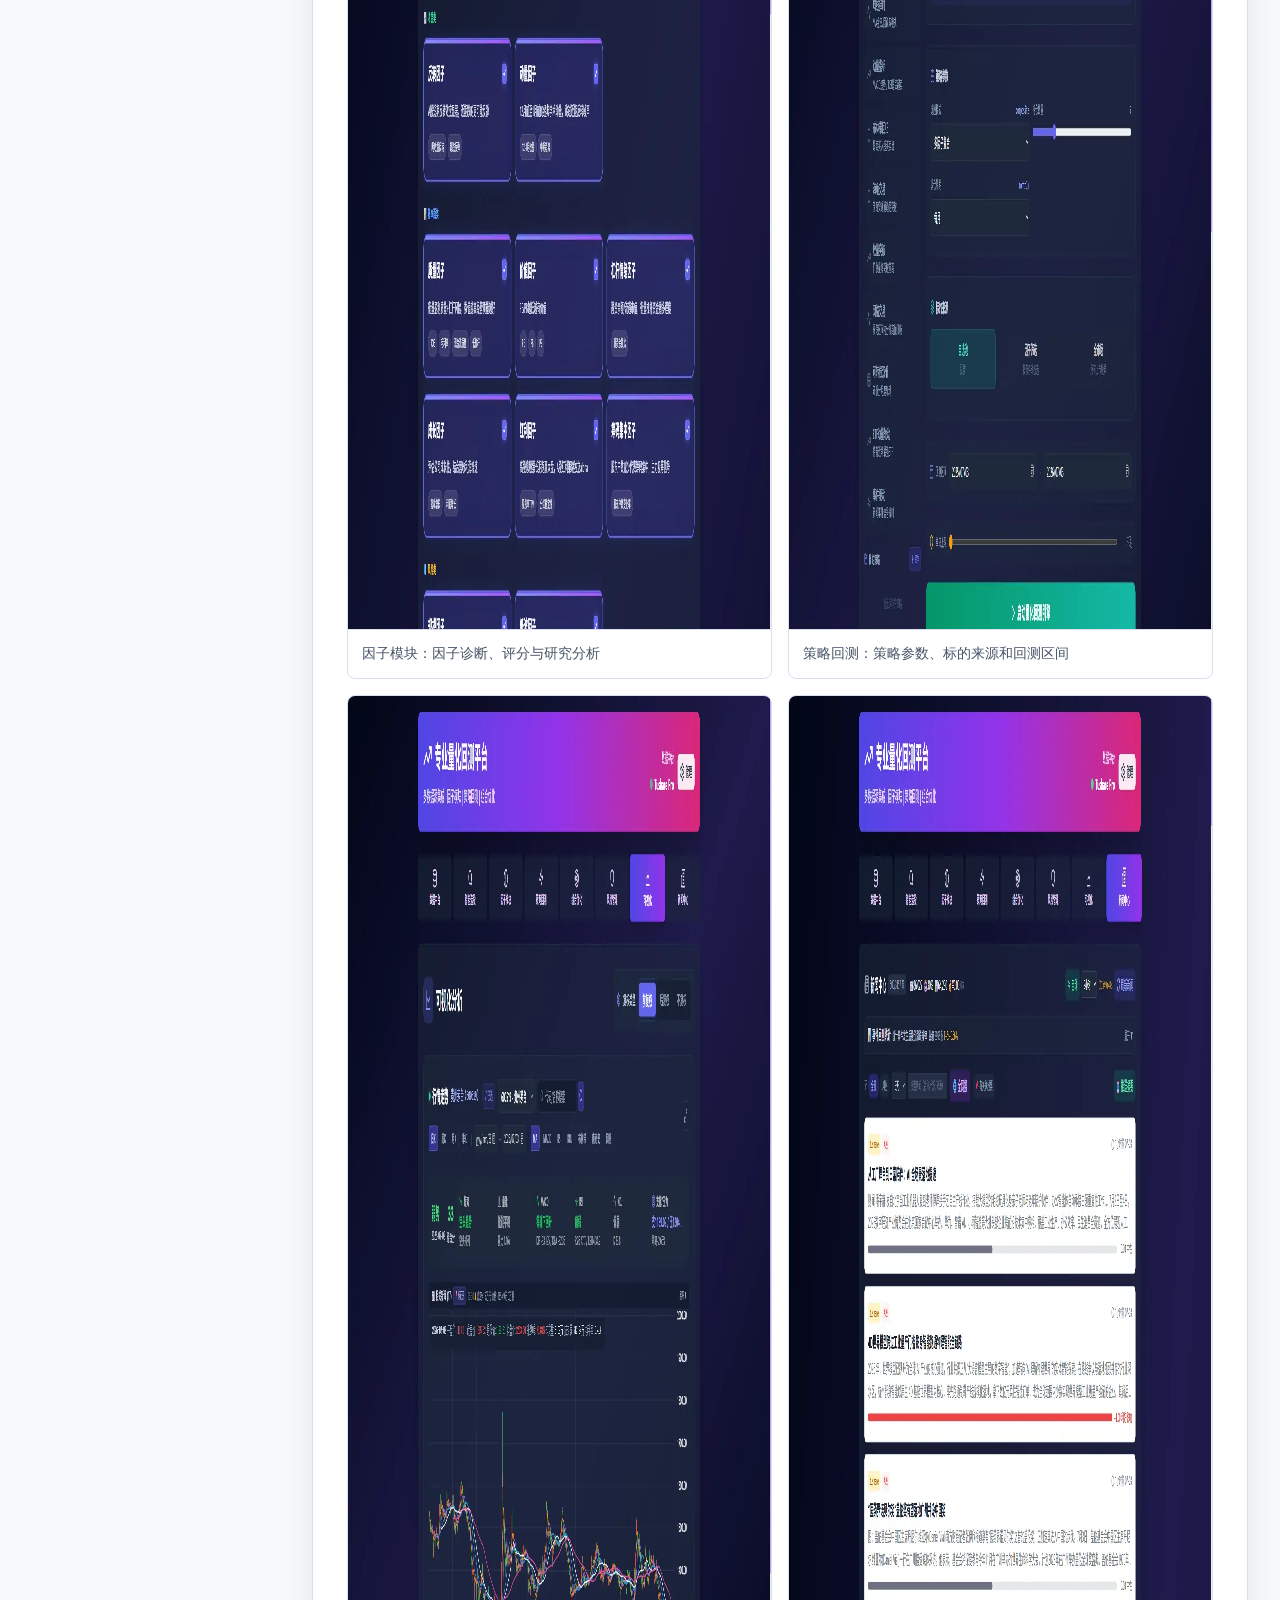
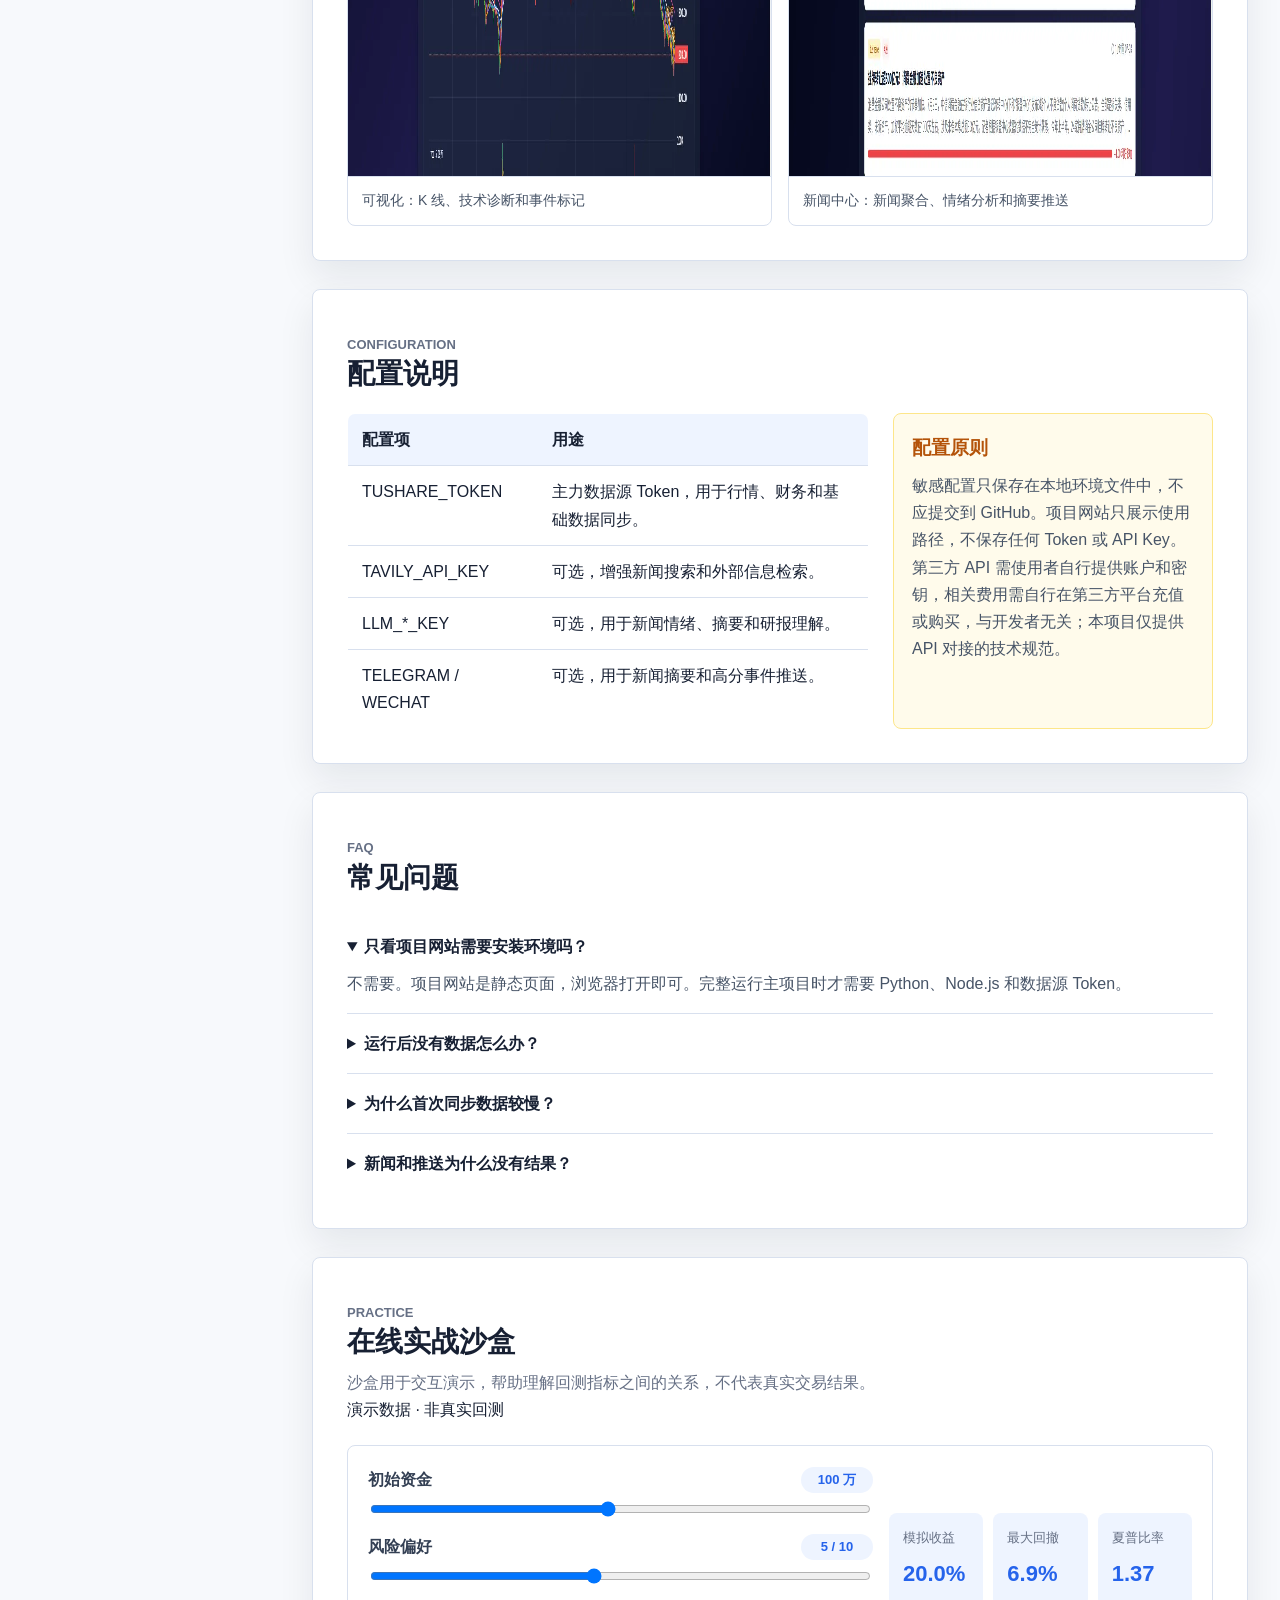
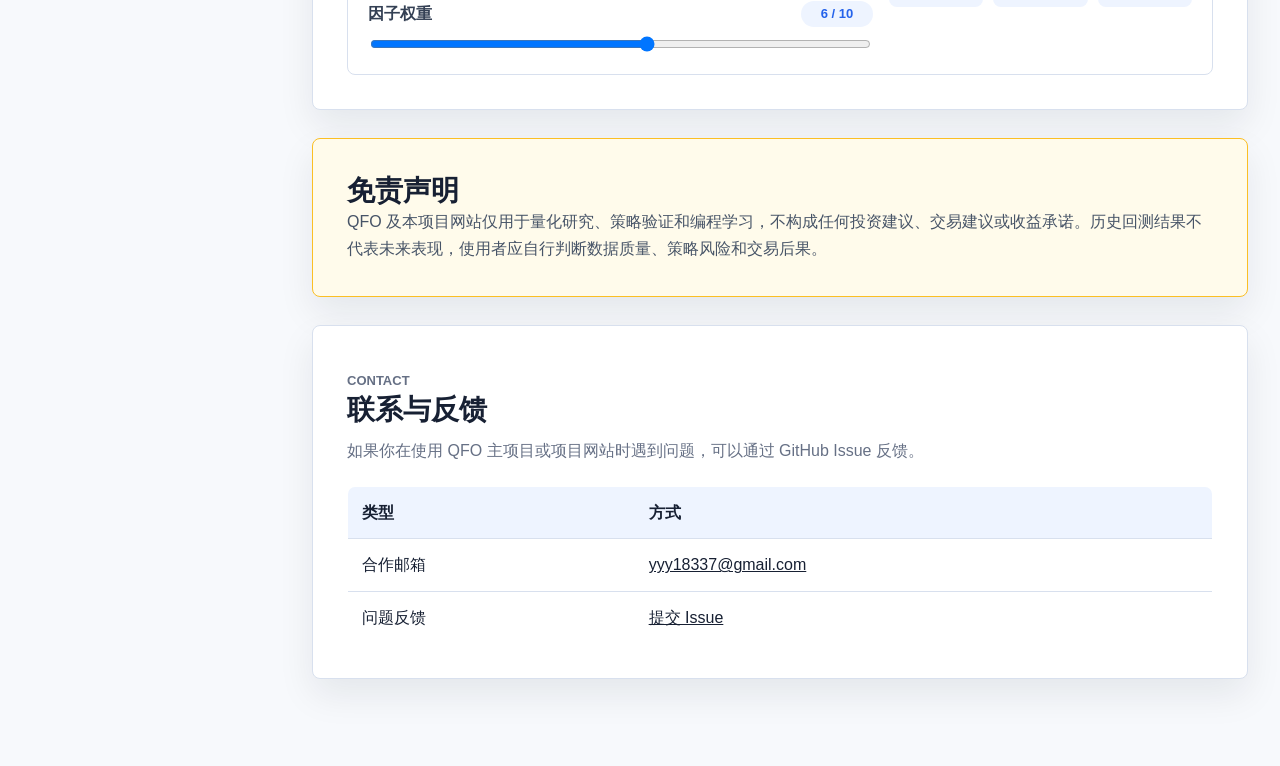
==== commit 6d3aa57d: "Enable Vercel Web Analytics" ====
--- a/index.html
+++ b/index.html
@@ -3,10 +3,34 @@
 <head>
     <meta charset="UTF-8">
     <meta name="viewport" content="width=device-width, initial-scale=1.0">
-    <meta name="description" content="QFO量化回测平台教学网站，面向 A股量化回测、股票量化回测、智能选股、因子研究、策略回测和组合风控。">
-    <title>QFO量化回测平台教学网站</title>
+    <meta name="description" content="QFO量化回测平台面向 A 股量化研究，覆盖数据同步、智能选股、因子研究、策略回测、组合优化、风险管理、可视化和新闻情绪分析。">
+    <title>QFO量化回测平台 | A股量化研究与回测工具</title>
+    <link rel="canonical" href="https://www.qfo-quant-platform.com/">
+    <meta property="og:type" content="website">
+    <meta property="og:title" content="QFO量化回测平台">
+    <meta property="og:description" content="面向 A 股量化研究的本地化量化回测平台，覆盖数据、选股、因子、回测、组合、风控、可视化和新闻分析。">
+    <meta property="og:url" content="https://www.qfo-quant-platform.com/">
+    <meta property="og:image" content="https://www.qfo-quant-platform.com/assets/frames/scene_04_last.webp">
+    <meta name="twitter:card" content="summary_large_image">
+    <meta name="twitter:title" content="QFO量化回测平台">
+    <meta name="twitter:description" content="面向 A 股量化研究的本地化量化回测平台。">
+    <meta name="twitter:image" content="https://www.qfo-quant-platform.com/assets/frames/scene_04_last.webp">
     <link rel="icon" href="assets/favicon.svg" type="image/svg+xml">
     <link rel="stylesheet" href="style.css">
+    <script type="application/ld+json">
+    {
+        "@context": "https://schema.org",
+        "@type": "SoftwareApplication",
+        "name": "QFO量化回测平台",
+        "applicationCategory": "FinanceApplication",
+        "operatingSystem": "Windows 10/11",
+        "softwareVersion": "1.0.0",
+        "url": "https://www.qfo-quant-platform.com/",
+        "downloadUrl": "https://github.com/yeh2017/QFO-Quant-Platform/archive/refs/tags/v1.0.0.zip",
+        "codeRepository": "https://github.com/yeh2017/QFO-Quant-Platform",
+        "license": "https://opensource.org/licenses/MIT"
+    }
+    </script>
 </head>
 <body>
     <header class="site-header">
@@ -47,16 +71,16 @@
                 <div class="hero-copy">
                     <p class="eyebrow">QFO Quant Platform Website</p>
                     <h1>把 A 股量化回测拆成一条能学习、能复盘、能验证的路径</h1>
-                    <p class="lead">QFO 教学网站围绕真实项目模块，串联数据同步、智能选股、因子诊断、策略回测、组合风控、可视化分析和新闻情绪研究，适合用来快速理解 QFO量化回测平台的完整工作流。</p>
+                    <p class="lead">QFO 项目网站围绕真实功能模块，串联数据同步、智能选股、因子研究、策略回测、组合优化、风险管理、可视化和新闻情绪分析，帮助你快速理解平台的完整工作流。</p>
                     <div class="hero-actions">
                         <a class="button primary" href="#quickstart">快速开始</a>
                         <a class="button" href="#preview">产品预览</a>
                         <a class="button" href="https://github.com/yeh2017/QFO-Quant-Platform" target="_blank" rel="noopener noreferrer">项目源码</a>
-                        <a class="button" href="https://github.com/yeh2017/QFO-Quant-Platform/archive/refs/heads/main.zip" download>直接下载</a>
+                        <a class="button" href="https://github.com/yeh2017/QFO-Quant-Platform/archive/refs/tags/v1.0.0.zip" download>下载 v1.0.0</a>
                     </div>
                 </div>
                 <div class="hero-media">
-                    <img src="assets/frames/scene_04_last.webp" alt="QFO 数据中台界面">
+                    <img src="assets/frames/scene_04_last.webp" alt="QFO 数据中台界面" width="1920" height="1080" decoding="async" fetchpriority="high">
                 </div>
             </section>
 
@@ -68,7 +92,7 @@
                 <div class="notice-inline">
                     <h3>Windows 用户</h3>
                     <ol>
-                        <li><strong>下载</strong>：<a href="https://github.com/yeh2017/QFO-Quant-Platform/archive/refs/heads/main.zip">直接下载 ZIP 源码包</a></li>
+                        <li><strong>下载</strong>：<a href="https://github.com/yeh2017/QFO-Quant-Platform/archive/refs/tags/v1.0.0.zip">直接下载 v1.0.0 ZIP 源码包</a></li>
                         <li><strong>解压</strong>：将压缩包解压到一个<strong>不包含中文、空格</strong>的路径下，例如 <code>D:\QFO</code>。</li>
                         <li><strong>运行</strong>：双击文件夹内的 <strong><code>run_first_time.bat</code></strong> 启动；日常快速启动使用 <strong><code>run_quick_start.bat</code></strong>。</li>
                     </ol>
@@ -80,21 +104,16 @@
                         </ul>
                     </div>
                 </div>
-                <div class="steps">
+                <p class="release-info"><strong>稳定版本 v1.0.0</strong><span>发布于 2026-07-15</span><a href="https://github.com/yeh2017/QFO-Quant-Platform/releases/tag/v1.0.0" target="_blank" rel="noopener noreferrer">查看版本说明</a></p>
+                <div class="steps quickstart-steps">
                     <article class="step">
                         <span>1</span>
-                        <h3>打开教学网站</h3>
-                        <p>直接访问在线站点，先理解每个模块解决什么问题。</p>
-                        <a href="https://www.qfo-quant-platform.com/" target="_blank" rel="noopener noreferrer">在线访问</a>
+                        <h3>下载主项目</h3>
+                        <p>推荐下载稳定版；需要最新代码时，可从 GitHub 克隆主分支。</p>
+                        <a href="https://github.com/yeh2017/QFO-Quant-Platform/releases/tag/v1.0.0" target="_blank" rel="noopener noreferrer">v1.0.0 版本说明</a>
                     </article>
                     <article class="step">
                         <span>2</span>
-                        <h3>下载主项目</h3>
-                        <p>进入 GitHub 主仓库，按 README 运行首次启动脚本。</p>
-                        <a href="https://github.com/yeh2017/QFO-Quant-Platform" target="_blank" rel="noopener noreferrer">QFO-Quant-Platform</a>
-                    </article>
-                    <article class="step">
-                        <span>3</span>
                         <h3>配置数据源</h3>
                         <p>在设置页填写 <a href="https://tushare.pro/document/1?doc_id=39" target="_blank" rel="noopener noreferrer">Tushare Token（获取链接）</a>，按需配置新闻、LLM 和推送渠道。</p>
                     </article>
@@ -115,10 +134,13 @@
                 <ol class="timeline">
                     <li><strong>设置与启动</strong><span>先确认 Python、Node.js、Tushare Token 和可选 API Key。</span></li>
                     <li><strong>数据中台</strong><span>同步 A 股、ETF、可转债和财务等基础数据，建立本地数据底座。</span></li>
-                    <li><strong>智能选股与因子</strong><span>用估值、成长、质量、动量、资金和新闻情绪筛选候选标的。</span></li>
+                    <li><strong>智能选股</strong><span>从股票、ETF 和可转债中筛选候选标的。</span></li>
+                    <li><strong>因子模块</strong><span>用因子评分、IC 和分层回测解释候选标的。</span></li>
                     <li><strong>策略回测</strong><span>把研究假设放进历史数据中验证，观察收益、回撤和胜率。</span></li>
-                    <li><strong>组合风控</strong><span>用最大夏普、最小方差、风险平价和风险指标约束波动。</span></li>
-                    <li><strong>新闻事件</strong><span>通过 LLM 情绪分析和事件识别，把消息面纳入复盘和策略验证。</span></li>
+                    <li><strong>组合优化</strong><span>比较最大夏普、最小方差、风险平价和等权配置。</span></li>
+                    <li><strong>风险管理</strong><span>用回撤、VaR、Beta 和风险调整指标约束波动。</span></li>
+                    <li><strong>可视化</strong><span>结合 K 线、技术诊断和回测标记复盘走势。</span></li>
+                    <li><strong>新闻中心</strong><span>通过 LLM 情绪分析和事件识别，把消息面纳入策略验证。</span></li>
                 </ol>
             </section>
 
@@ -137,7 +159,7 @@
                     <article>
                         <span>Step 2</span>
                         <h3>首次启动</h3>
-                        <p>下载主项目后运行 `run_first_time.bat`，等待后端和前端服务启动。</p>
+                        <p>下载主项目后运行 <code>run_first_time.bat</code>，等待后端和前端服务启动。</p>
                     </article>
                     <article>
                         <span>Step 3</span>
@@ -182,14 +204,14 @@
                     <h2>功能模块</h2>
                 </div>
                 <div class="feature-list">
-                    <article><h3>📊 数据中台</h3><p>Tushare Pro + AkShare + BaoStock 三源降级，覆盖 A 股、ETF、可转债、财务数据、资金流向、融资融券、行业指数和事件数据。</p></article>
-                    <article><h3>🔍 智能选股</h3><p>支持股票、ETF、可转债筛选；股票侧覆盖估值、成长、盈利、资金、行业轮动、事件驱动和技术趋势，支持大宗交易、解禁、龙虎榜、融资变化，新闻情绪用于结果辅助判断。</p></article>
-                    <article><h3>🧠 因子模块</h3><p>覆盖价值、质量、动量、规模、低波、成长、红利、筹码集中等因子，支持综合评分和因子诊断。</p></article>
-                    <article><h3>⚡ 策略回测</h3><p>内置多因子、MACD/RSI、布林带、海龟、网格、放量突破、ETF 动量、可转债双低和事件驱动等策略。</p></article>
-                    <article><h3>🎯 组合优化</h3><p>支持最大夏普、最小方差、风险平价和等权配置，辅助构建更稳定的组合方案。</p></article>
-                    <article><h3>🛡️ 风险管理</h3><p>计算 VaR、CVaR、最大回撤、Beta、Sortino 等指标，并支持基准对比分析。</p></article>
-                    <article><h3>📈 可视化</h3><p>提供 K 线图、资金流向、技术诊断、因子表现和回测收益曲线等图表分析。</p></article>
-                    <article><h3>📰 新闻中心</h3><p>聚合多源新闻，支持 LLM 情绪分析、事件识别、事件回测、新闻自动抓取和摘要推送。</p></article>
+                    <article><h3>📊 数据中台</h3><p>以 Tushare Pro 为主，A 股行情支持 AkShare、BaoStock 降级；覆盖股票、ETF、可转债、财务、资金流向、融资融券、行业指数和事件数据，支持增量同步与完整性检查。</p></article>
+                    <article><h3>🔍 智能选股</h3><p>支持股票、ETF、可转债筛选；股票覆盖基本面、资金、行业轮动、事件、多因子信号和技术趋势，ETF 支持趋势、流动性、规模与溢价分析，可转债支持双低、价格、溢价率和评级筛选。</p></article>
+                    <article><h3>🧠 因子模块</h3><p>覆盖反转、价值、质量、规模、动量、低波、成长、红利、筹码集中和杠杆情绪因子，支持综合评分、IC 归因与衰减、分层回测和自定义因子表达式。</p></article>
+                    <article><h3>⚡ 策略回测</h3><p>内置多因子、均线择时、MACD/RSI、布林带、海龟、网格、放量突破、ETF 动量、可转债双低和事件驱动策略，支持参数配置与优化。</p></article>
+                    <article><h3>🎯 组合优化</h3><p>支持最大夏普、最小方差、风险平价和等权配置，提供方法比较、权重分析及月度、季度再平衡模拟。</p></article>
+                    <article><h3>🛡️ 风险管理</h3><p>计算 VaR、CVaR、最大回撤、波动率、Sharpe、Sortino 和 Calmar，并结合沪深 300 分析 Beta、Alpha、跟踪误差和信息比率。</p></article>
+                    <article><h3>📈 可视化</h3><p>提供日、周、月、季 K 线，支持 MA、MACD、RSI、KDJ、布林带、唐奇安和网格指标，以及技术诊断、回测买卖点和新闻事件标记。</p></article>
+                    <article><h3>📰 新闻中心</h3><p>聚合 Tushare、AkShare 新闻并支持 Tavily 全网搜索，提供 LLM 情绪分析、事件识别与回测、自动抓取和多渠道摘要推送。</p></article>
                 </div>
             </section>
 
@@ -201,19 +223,27 @@
                 </div>
                 <div class="preview-grid">
                     <figure>
-                        <img src="assets/frames/scene_04_last.webp" alt="数据中台">
+                        <img src="assets/frames/scene_04_last.webp" alt="数据中台" width="1920" height="1080" loading="lazy" decoding="async">
                         <figcaption>数据中台：本地数据同步与数据范围管理</figcaption>
                     </figure>
                     <figure>
-                        <img src="assets/frames/scene_05_first.webp" alt="智能选股">
+                        <img src="assets/frames/scene_05_first.webp" alt="智能选股" width="1920" height="1080" loading="lazy" decoding="async">
                         <figcaption>智能选股：股票、ETF、可转债统一筛选</figcaption>
                     </figure>
                     <figure>
-                        <img src="assets/frames/scene_09_last.webp" alt="策略回测">
+                        <img src="assets/frames/scene_06_last.webp" alt="因子模块" width="1920" height="1080" loading="lazy" decoding="async">
+                        <figcaption>因子模块：因子诊断、评分与研究分析</figcaption>
+                    </figure>
+                    <figure>
+                        <img src="assets/frames/scene_09_last.webp" alt="策略回测" width="1920" height="1080" loading="lazy" decoding="async">
                         <figcaption>策略回测：策略参数、标的来源和回测区间</figcaption>
                     </figure>
                     <figure>
-                        <img src="assets/frames/scene_07_last.webp" alt="新闻中心">
+                        <img src="assets/frames/scene_16_last.webp" alt="可视化" width="1920" height="1080" loading="lazy" decoding="async">
+                        <figcaption>可视化：K 线、技术诊断和事件标记</figcaption>
+                    </figure>
+                    <figure>
+                        <img src="assets/frames/scene_07_last.webp" alt="新闻中心" width="1920" height="1080" loading="lazy" decoding="async">
                         <figcaption>新闻中心：新闻聚合、情绪分析和摘要推送</figcaption>
                     </figure>
                 </div>
@@ -238,7 +268,7 @@
                     </div>
                     <aside class="note">
                         <h3>配置原则</h3>
-                        <p>敏感配置只保存在本地环境文件中，不应提交到 GitHub。教学网站只展示使用路径，不保存任何 Token 或 API Key。</p>
+                        <p>敏感配置只保存在本地环境文件中，不应提交到 GitHub。项目网站只展示使用路径，不保存任何 Token 或 API Key。</p>
                         <p>第三方 API 需使用者自行提供账户和密钥，相关费用需自行在第三方平台充值或购买，与开发者无关；本项目仅提供 API 对接的技术规范。</p>
                     </aside>
                 </div>
@@ -250,12 +280,12 @@
                     <h2>常见问题</h2>
                 </div>
                 <details open>
-                    <summary>只看教学网站需要安装环境吗？</summary>
-                    <p>不需要。教学网站是静态页面，浏览器打开即可。完整运行主项目时才需要 Python、Node.js 和数据源 Token。</p>
+                    <summary>只看项目网站需要安装环境吗？</summary>
+                    <p>不需要。项目网站是静态页面，浏览器打开即可。完整运行主项目时才需要 Python、Node.js 和数据源 Token。</p>
                 </details>
                 <details>
                     <summary>运行后没有数据怎么办？</summary>
-                    <p>请先在主项目设置页面填写自己的 Tushare Token，然后进入数据中台执行数据同步。只浏览教学网站不需要 Token；完整运行主项目时，行情、财务和基础数据都依赖数据源配置。</p>
+                    <p>请先在主项目设置页面填写自己的 Tushare Token，然后进入数据中台执行数据同步。只浏览项目网站不需要 Token；完整运行主项目时，行情、财务和基础数据都依赖数据源配置。</p>
                 </details>
                 <details>
                     <summary>为什么首次同步数据较慢？</summary>
@@ -273,21 +303,22 @@
                 <div class="section-heading">
                     <p class="eyebrow">Practice</p>
                     <h2>在线实战沙盒</h2>
-                    <p>沙盒用于教学演示，帮助理解回测指标之间的关系，不代表真实交易结果。</p>
+                    <p>沙盒用于交互演示，帮助理解回测指标之间的关系，不代表真实交易结果。</p>
+                    <span class="demo-badge">演示数据 · 非真实回测</span>
                 </div>
                 <div class="sandbox">
                     <div class="sandbox-controls">
                         <label>
                             <span class="control-row"><span>初始资金</span><strong id="capitalValue">100 万</strong></span>
-                            <input id="capital" type="range" min="10" max="200" value="100">
+                            <input id="capital" type="range" min="10" max="200" value="100" aria-label="初始资金">
                         </label>
                         <label>
                             <span class="control-row"><span>风险偏好</span><strong id="riskValue">5 / 10</strong></span>
-                            <input id="risk" type="range" min="1" max="10" value="5">
+                            <input id="risk" type="range" min="1" max="10" value="5" aria-label="风险偏好">
                         </label>
                         <label>
                             <span class="control-row"><span>因子权重</span><strong id="factorValue">6 / 10</strong></span>
-                            <input id="factor" type="range" min="1" max="10" value="6">
+                            <input id="factor" type="range" min="1" max="10" value="6" aria-label="因子权重">
                         </label>
                     </div>
                     <div class="sandbox-result">
@@ -300,14 +331,14 @@
 
             <section class="section warning" id="notice">
                 <h2>免责声明</h2>
-                <p>QFO 及本教学网站仅用于量化研究、策略验证和编程学习，不构成任何投资建议、交易建议或收益承诺。历史回测结果不代表未来表现，使用者应自行判断数据质量、策略风险和交易后果。</p>
+                <p>QFO 及本项目网站仅用于量化研究、策略验证和编程学习，不构成任何投资建议、交易建议或收益承诺。历史回测结果不代表未来表现，使用者应自行判断数据质量、策略风险和交易后果。</p>
             </section>
 
             <section class="section" id="contact">
                 <div class="section-heading">
                     <p class="eyebrow">Contact</p>
                     <h2>联系与反馈</h2>
-                    <p>如果你在使用 QFO 主项目或教学网站时遇到问题，可以通过 GitHub Issue 反馈。</p>
+                    <p>如果你在使用 QFO 主项目或项目网站时遇到问题，可以通过 GitHub Issue 反馈。</p>
                 </div>
                 <table>
                     <thead>
@@ -333,5 +364,9 @@
 
     <div class="toast" id="toast" role="status" aria-live="polite">已复制</div>
     <script src="app.js"></script>
+    <script>
+        window.va = window.va || function () { (window.vaq = window.vaq || []).push(arguments); };
+    </script>
+    <script defer src="/_vercel/insights/script.js"></script>
 </body>
 </html>
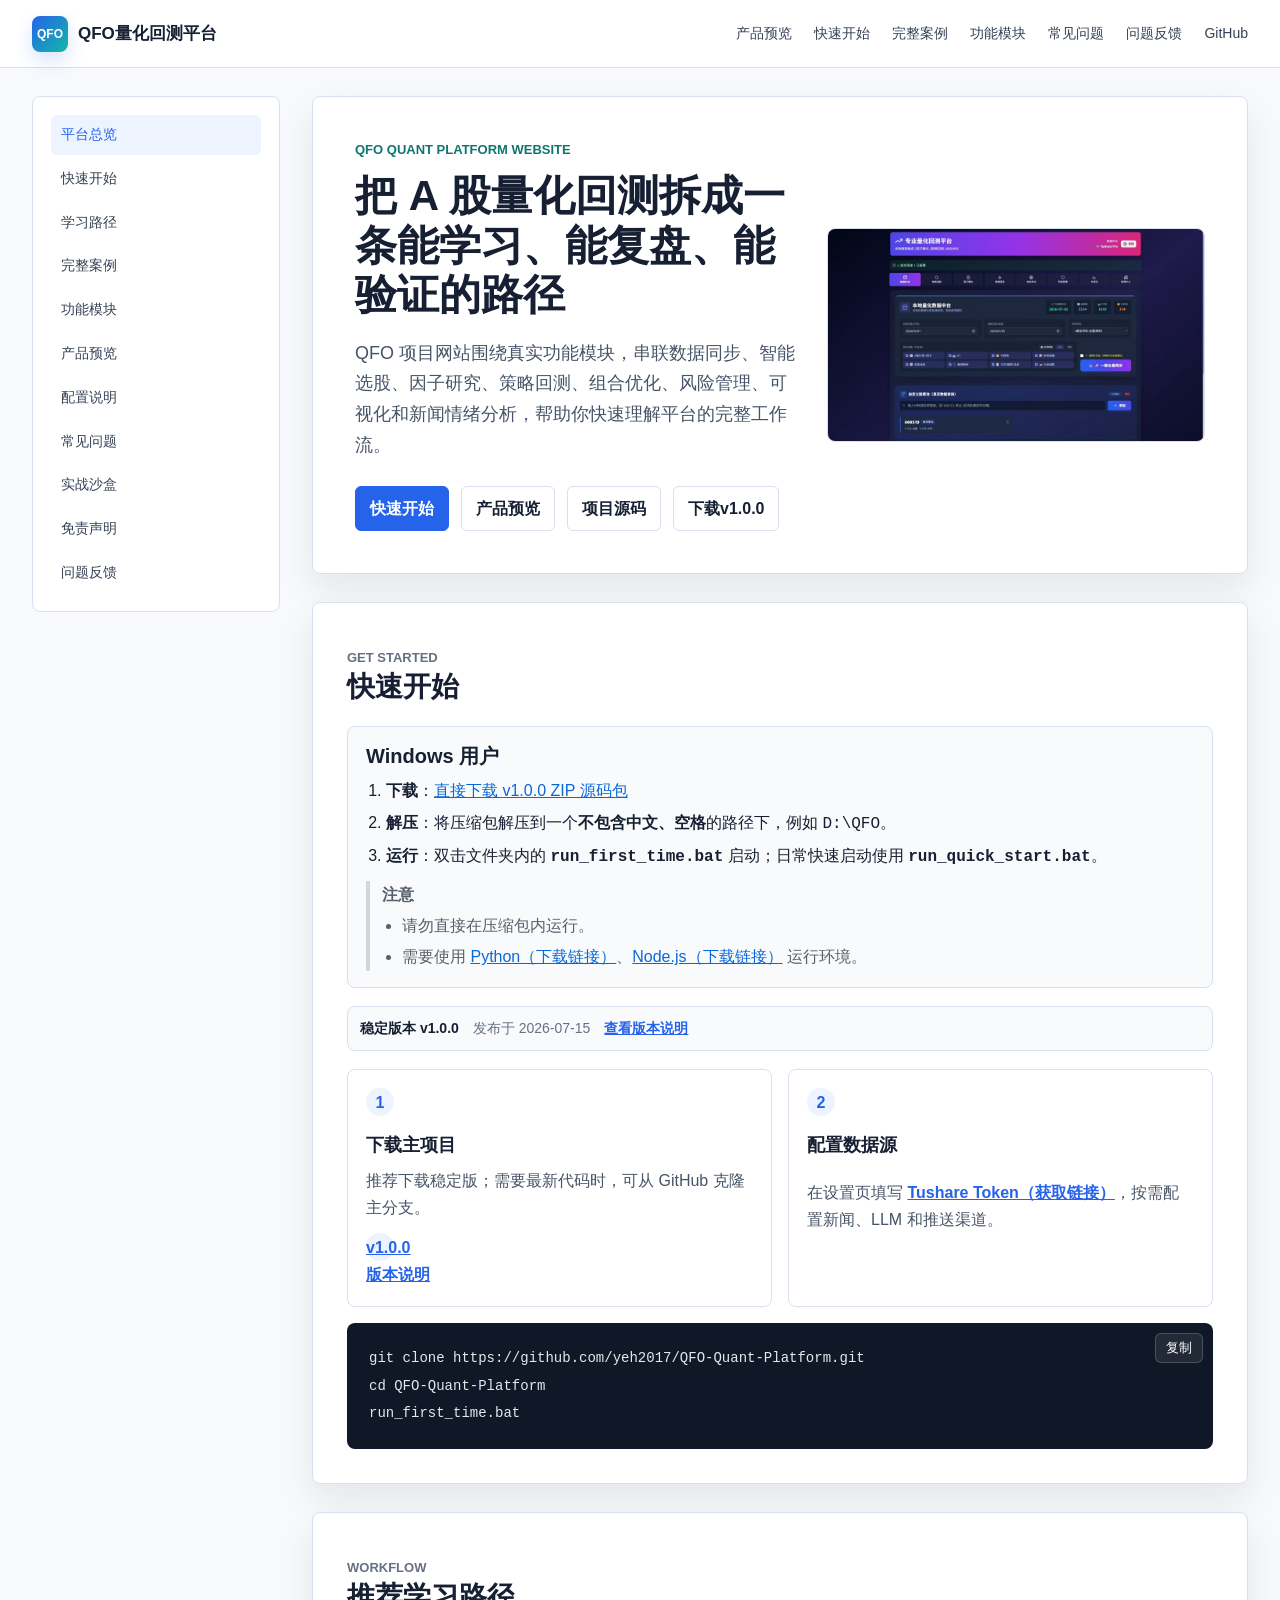
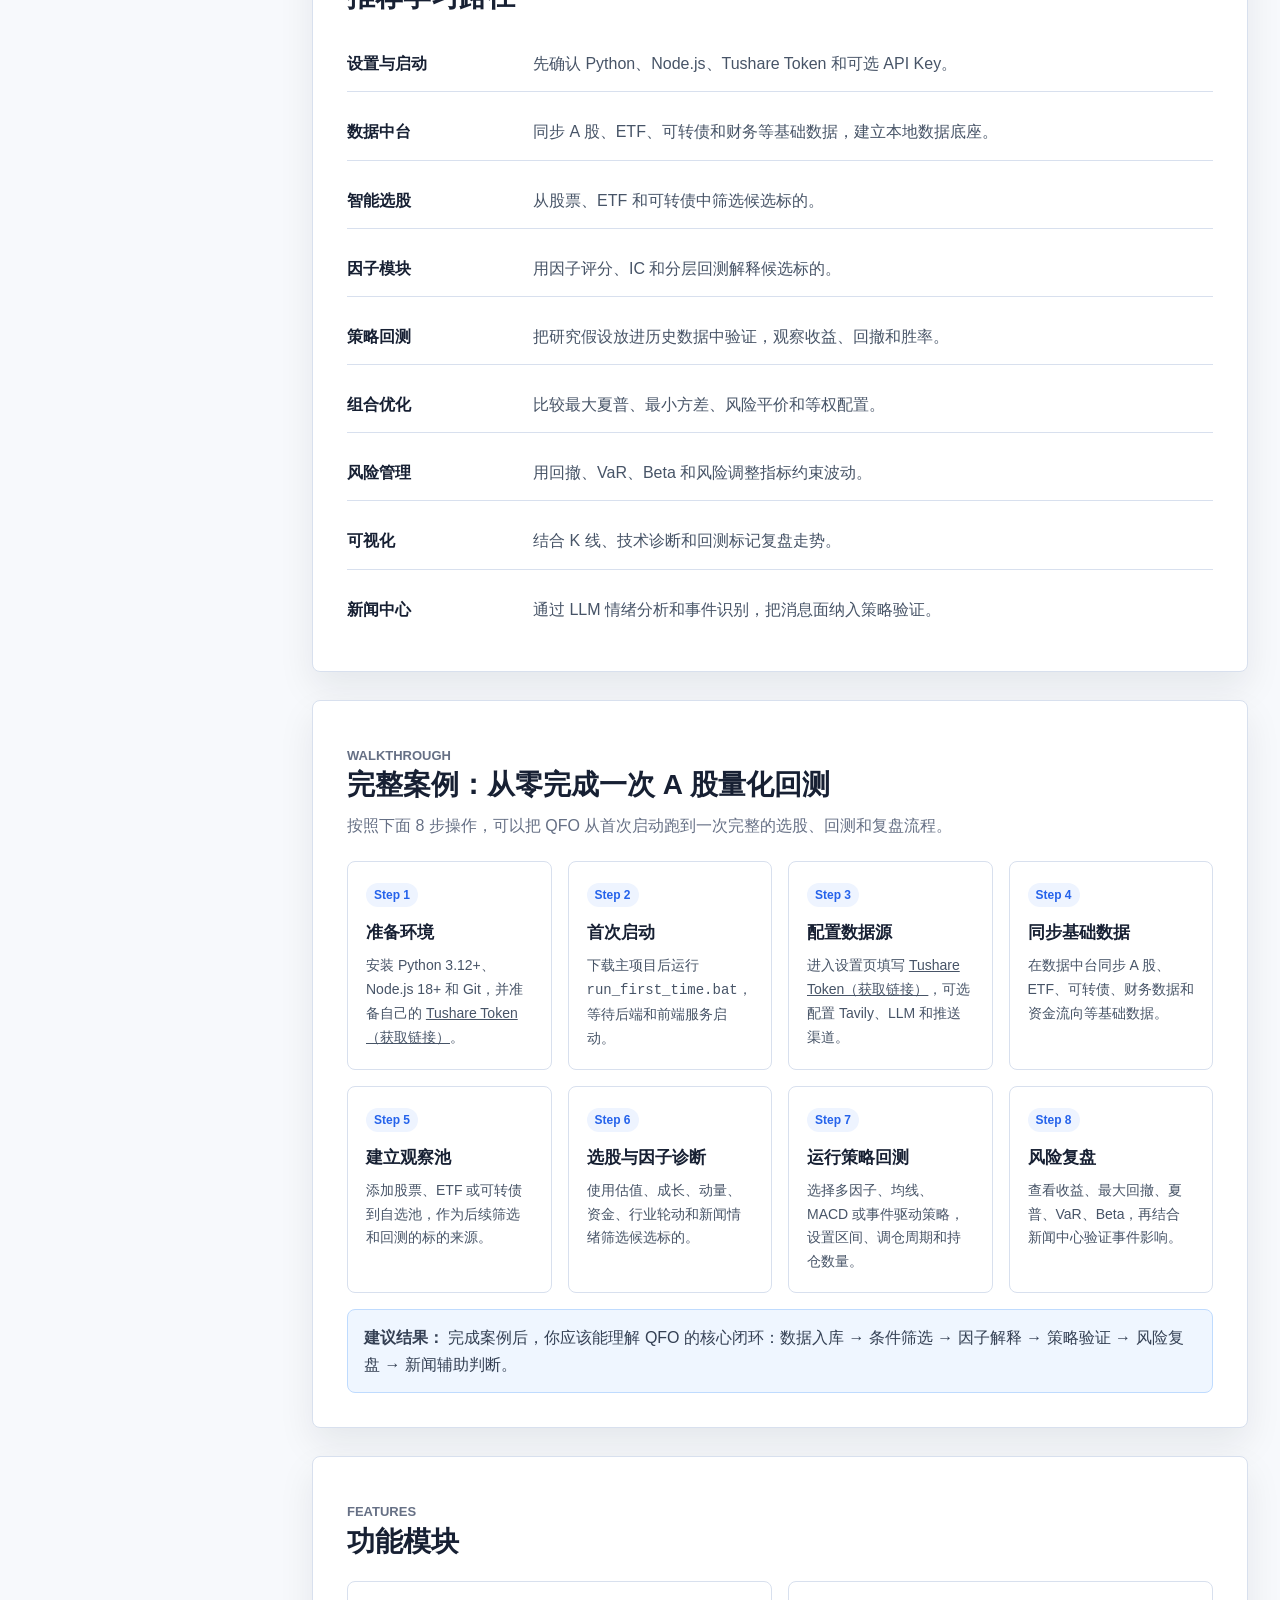
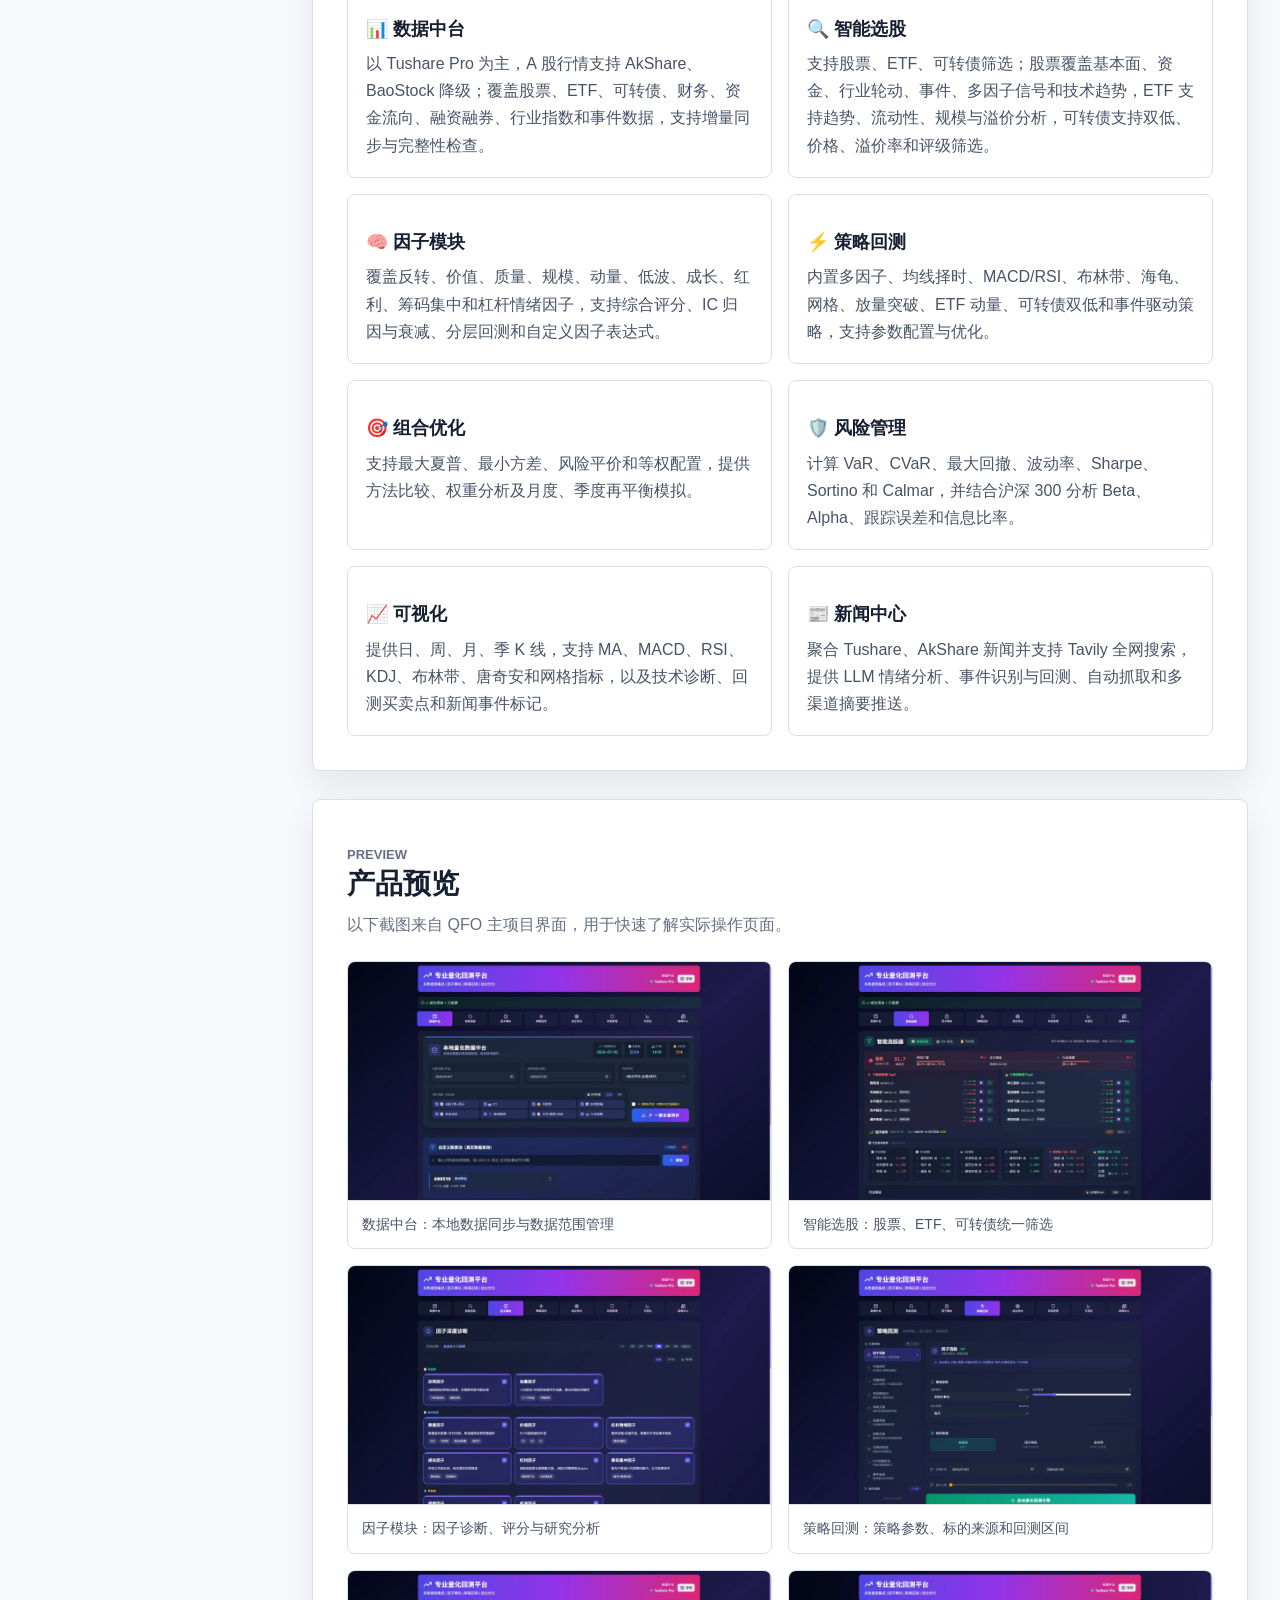
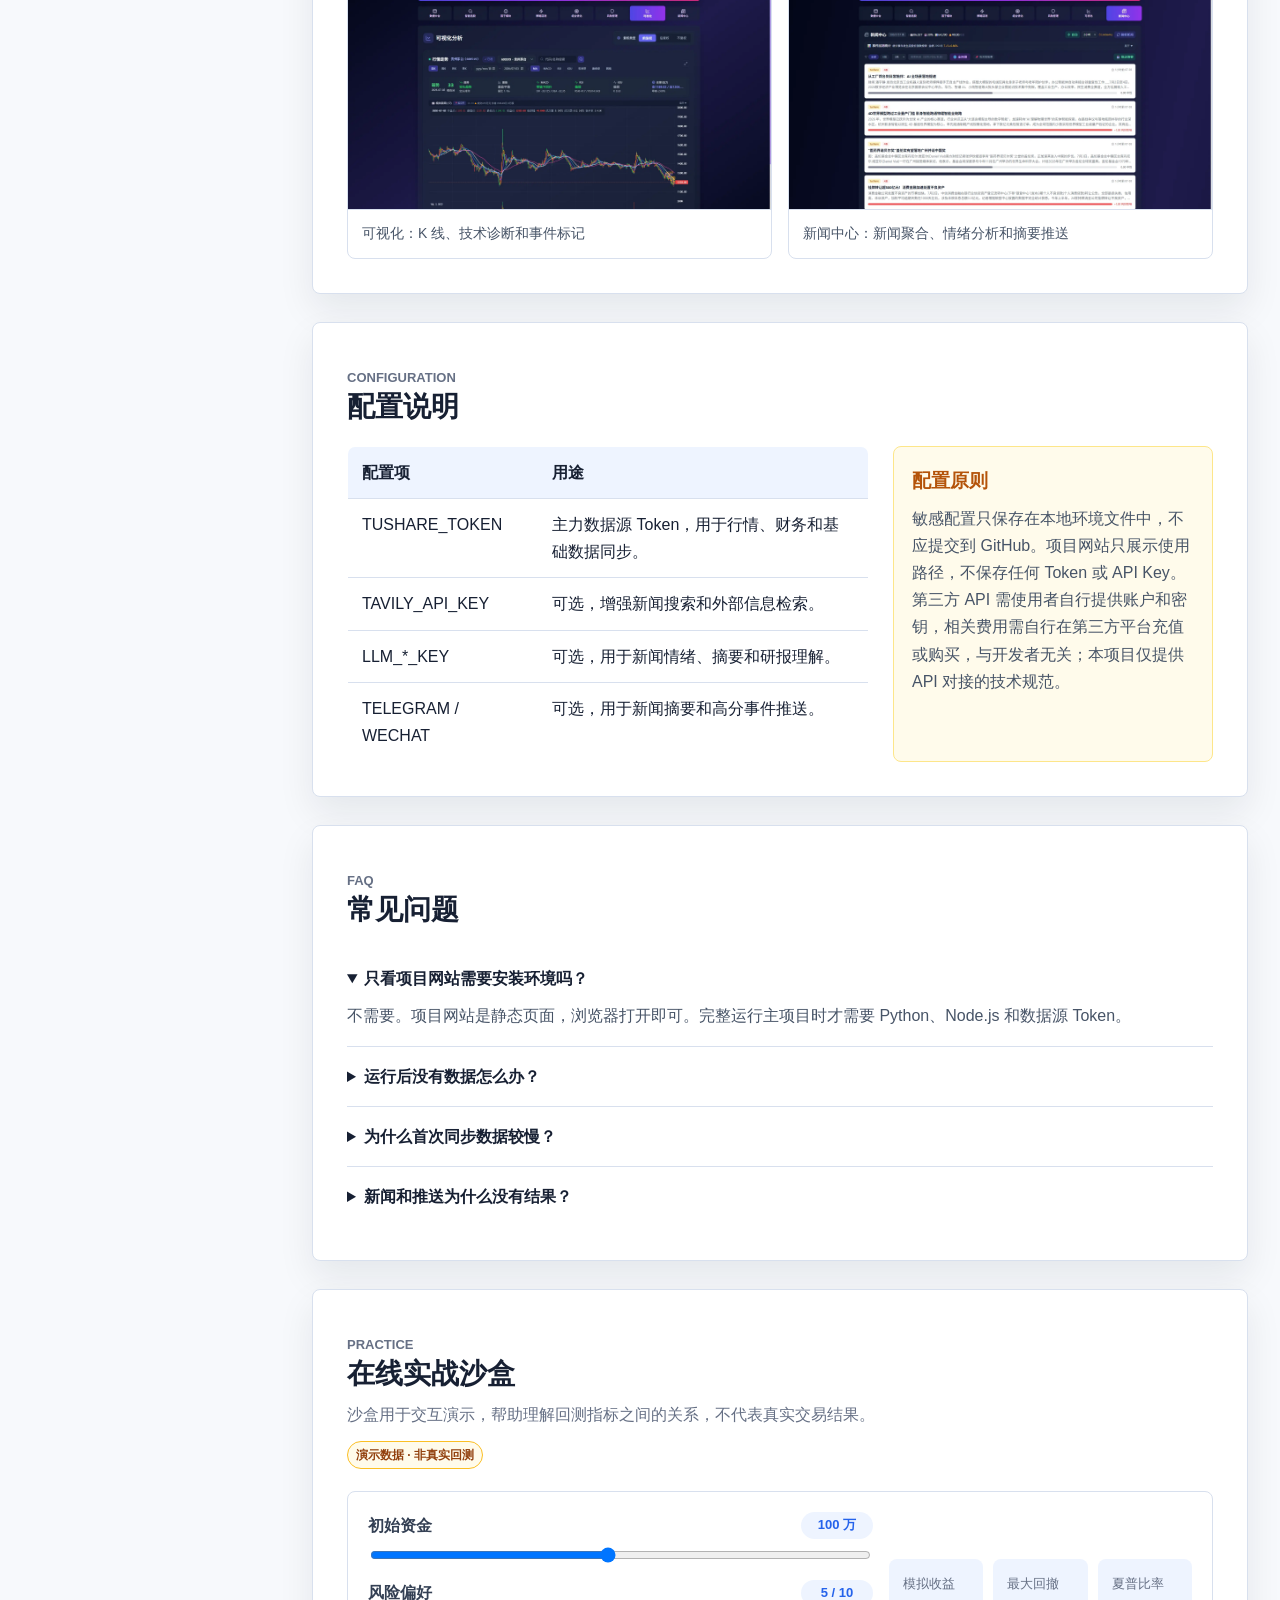
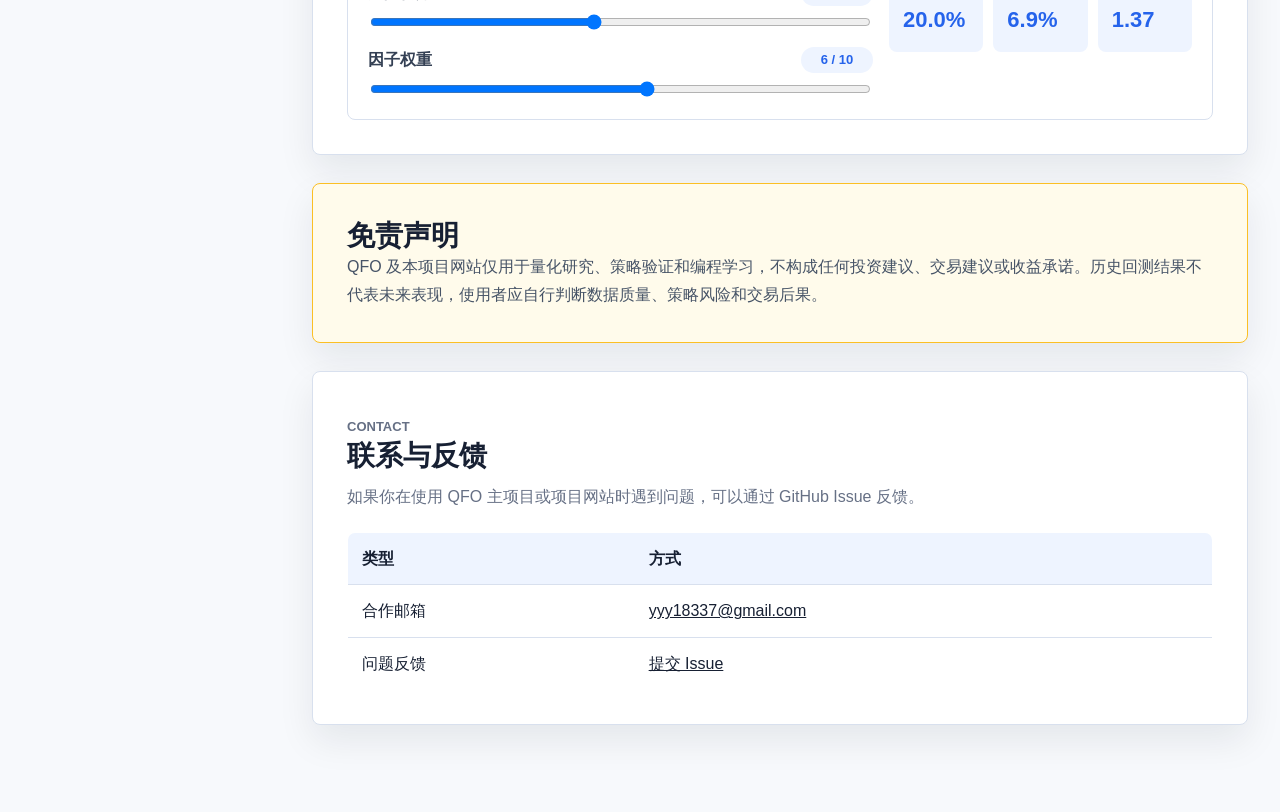
==== commit 44a729dc: "Add dynamic releases sharing image and 404 page" ====
--- a/index.html
+++ b/index.html
@@ -10,14 +10,19 @@
     <meta property="og:title" content="QFO量化回测平台">
     <meta property="og:description" content="面向 A 股量化研究的本地化量化回测平台，覆盖数据、选股、因子、回测、组合、风控、可视化和新闻分析。">
     <meta property="og:url" content="https://www.qfo-quant-platform.com/">
-    <meta property="og:image" content="https://www.qfo-quant-platform.com/assets/frames/scene_04_last.webp">
+    <meta property="og:image" content="https://www.qfo-quant-platform.com/assets/qfo-share.webp">
+    <meta property="og:image:type" content="image/webp">
+    <meta property="og:image:width" content="1200">
+    <meta property="og:image:height" content="630">
+    <meta property="og:image:alt" content="QFO Quant Platform 量化研究平台界面">
     <meta name="twitter:card" content="summary_large_image">
     <meta name="twitter:title" content="QFO量化回测平台">
     <meta name="twitter:description" content="面向 A 股量化研究的本地化量化回测平台。">
-    <meta name="twitter:image" content="https://www.qfo-quant-platform.com/assets/frames/scene_04_last.webp">
+    <meta name="twitter:image" content="https://www.qfo-quant-platform.com/assets/qfo-share.webp">
+    <meta name="twitter:image:alt" content="QFO Quant Platform 量化研究平台界面">
     <link rel="icon" href="assets/favicon.svg" type="image/svg+xml">
     <link rel="stylesheet" href="style.css">
-    <script type="application/ld+json">
+    <script id="software-data" type="application/ld+json">
     {
         "@context": "https://schema.org",
         "@type": "SoftwareApplication",
@@ -76,7 +81,7 @@
                         <a class="button primary" href="#quickstart">快速开始</a>
                         <a class="button" href="#preview">产品预览</a>
                         <a class="button" href="https://github.com/yeh2017/QFO-Quant-Platform" target="_blank" rel="noopener noreferrer">项目源码</a>
-                        <a class="button" href="https://github.com/yeh2017/QFO-Quant-Platform/archive/refs/tags/v1.0.0.zip" download>下载 v1.0.0</a>
+                        <a class="button" href="https://github.com/yeh2017/QFO-Quant-Platform/archive/refs/tags/v1.0.0.zip" data-release-download>下载 <span data-release-tag>v1.0.0</span></a>
                     </div>
                 </div>
                 <div class="hero-media">
@@ -92,7 +97,7 @@
                 <div class="notice-inline">
                     <h3>Windows 用户</h3>
                     <ol>
-                        <li><strong>下载</strong>：<a href="https://github.com/yeh2017/QFO-Quant-Platform/archive/refs/tags/v1.0.0.zip">直接下载 v1.0.0 ZIP 源码包</a></li>
+                        <li><strong>下载</strong>：<a href="https://github.com/yeh2017/QFO-Quant-Platform/archive/refs/tags/v1.0.0.zip" data-release-download>直接下载 <span data-release-tag>v1.0.0</span> ZIP 源码包</a></li>
                         <li><strong>解压</strong>：将压缩包解压到一个<strong>不包含中文、空格</strong>的路径下，例如 <code>D:\QFO</code>。</li>
                         <li><strong>运行</strong>：双击文件夹内的 <strong><code>run_first_time.bat</code></strong> 启动；日常快速启动使用 <strong><code>run_quick_start.bat</code></strong>。</li>
                     </ol>
@@ -104,13 +109,13 @@
                         </ul>
                     </div>
                 </div>
-                <p class="release-info"><strong>稳定版本 v1.0.0</strong><span>发布于 2026-07-15</span><a href="https://github.com/yeh2017/QFO-Quant-Platform/releases/tag/v1.0.0" target="_blank" rel="noopener noreferrer">查看版本说明</a></p>
+                <p class="release-info"><strong>稳定版本 <span data-release-tag>v1.0.0</span></strong><span>发布于 <time data-release-date datetime="2026-07-15">2026-07-15</time></span><a href="https://github.com/yeh2017/QFO-Quant-Platform/releases/tag/v1.0.0" data-release-page target="_blank" rel="noopener noreferrer">查看版本说明</a></p>
                 <div class="steps quickstart-steps">
                     <article class="step">
                         <span>1</span>
                         <h3>下载主项目</h3>
                         <p>推荐下载稳定版；需要最新代码时，可从 GitHub 克隆主分支。</p>
-                        <a href="https://github.com/yeh2017/QFO-Quant-Platform/releases/tag/v1.0.0" target="_blank" rel="noopener noreferrer">v1.0.0 版本说明</a>
+                        <a href="https://github.com/yeh2017/QFO-Quant-Platform/releases/tag/v1.0.0" data-release-page target="_blank" rel="noopener noreferrer"><span data-release-tag>v1.0.0</span> 版本说明</a>
                     </article>
                     <article class="step">
                         <span>2</span>
@@ -368,5 +373,9 @@
         window.va = window.va || function () { (window.vaq = window.vaq || []).push(arguments); };
     </script>
     <script defer src="/_vercel/insights/script.js"></script>
+    <script>
+        window.si = window.si || function () { (window.siq = window.siq || []).push(arguments); };
+    </script>
+    <script defer src="/_vercel/speed-insights/script.js"></script>
 </body>
 </html>
--- a/style.css
+++ b/style.css
@@ -39,6 +39,7 @@
 img {
     display: block;
     max-width: 100%;
+    height: auto;
 }
 
 .site-header {
@@ -96,8 +97,10 @@
 }
 
 .top-nav a {
+    flex: 0 0 auto;
     color: #344054;
     text-decoration: none;
+    white-space: nowrap;
 }
 
 .top-nav a:hover {
@@ -134,11 +137,13 @@
 }
 
 .side-nav a {
+    flex: 0 0 auto;
     padding: 8px 10px;
     border-radius: 6px;
     color: #344054;
     text-decoration: none;
     font-size: 14px;
+    white-space: nowrap;
 }
 
 .side-nav a:hover,
@@ -166,6 +171,10 @@
     gap: 28px;
     align-items: center;
     padding: 42px;
+}
+
+.hero-copy {
+    min-width: 0;
 }
 
 .hero h1 {
@@ -211,6 +220,7 @@
     color: var(--ink);
     text-decoration: none;
     font-weight: 700;
+    white-space: nowrap;
 }
 
 .button.primary {
@@ -297,6 +307,29 @@
     padding-left: 20px;
 }
 
+.release-info {
+    display: flex;
+    align-items: center;
+    flex-wrap: wrap;
+    gap: 4px 14px;
+    margin: 14px 0 18px;
+    padding: 10px 12px;
+    border: 1px solid var(--line);
+    border-radius: var(--radius);
+    background: #f8fafc;
+    color: var(--muted);
+    font-size: 14px;
+}
+
+.release-info strong {
+    color: var(--ink);
+}
+
+.release-info a {
+    color: var(--accent);
+    font-weight: 700;
+}
+
 .steps,
 .feature-list,
 .preview-grid,
@@ -308,6 +341,10 @@
 
 .steps {
     grid-template-columns: repeat(3, minmax(0, 1fr));
+}
+
+.quickstart-steps {
+    grid-template-columns: repeat(2, minmax(0, 1fr));
 }
 
 .step,
@@ -319,6 +356,20 @@
     border: 1px solid var(--line);
     border-radius: var(--radius);
     background: #fff;
+}
+
+.demo-badge {
+    display: inline-flex;
+    align-items: center;
+    width: fit-content;
+    margin-top: 12px;
+    padding: 3px 8px;
+    border: 1px solid #fbbf24;
+    border-radius: 999px;
+    background: #fffbeb;
+    color: #92400e;
+    font-size: 12px;
+    font-weight: 800;
 }
 
 .step {
@@ -603,6 +654,14 @@
 summary {
     cursor: pointer;
     font-weight: 800;
+}
+
+a:focus-visible,
+button:focus-visible,
+input:focus-visible,
+summary:focus-visible {
+    outline: 3px solid rgba(37, 99, 235, 0.35);
+    outline-offset: 3px;
 }
 
 details p {
@@ -640,6 +699,8 @@
 
     .side-nav {
         position: static;
+        min-width: 0;
+        max-width: 100%;
         flex-direction: row;
         overflow-x: auto;
     }
@@ -670,23 +731,42 @@
         overflow-x: auto;
         gap: 16px;
         padding-bottom: 2px;
+        scrollbar-width: none;
+    }
+
+    .top-nav::-webkit-scrollbar {
+        display: none;
     }
 
     .layout {
-        padding: 18px;
+        padding: 18px 14px;
+    }
+
+    .side-nav {
+        display: none;
     }
 
     .hero,
     .section {
-        padding: 22px;
+        padding: 20px 18px;
     }
 
     .hero-actions {
+        width: 100%;
         flex-wrap: wrap;
     }
 
+    .hero-actions .button {
+        flex: 1 1 calc(50% - 6px);
+        min-width: 0;
+    }
+
     .hero h1 {
-        font-size: 30px;
+        font-size: 28px;
+    }
+
+    .lead {
+        font-size: 16px;
     }
 
     .steps,
@@ -702,3 +782,81 @@
         gap: 4px;
     }
 }
+
+@media (prefers-reduced-motion: reduce) {
+    html {
+        scroll-behavior: auto;
+    }
+
+    .toast {
+        transition: none;
+    }
+}
+
+.not-found-page {
+    min-height: 100vh;
+    display: grid;
+    grid-template-rows: auto 1fr;
+    background: #f7f9fc;
+}
+
+.not-found-header {
+    height: 72px;
+    display: flex;
+    align-items: center;
+    padding: 0 clamp(20px, 5vw, 72px);
+    border-bottom: 1px solid var(--line);
+    background: #fff;
+}
+
+.not-found-main {
+    width: min(1120px, calc(100% - 40px));
+    margin: 0 auto;
+    display: grid;
+    grid-template-columns: minmax(0, 1fr) minmax(280px, 0.7fr);
+    align-items: center;
+    gap: clamp(40px, 8vw, 112px);
+    padding: 56px 0;
+}
+
+.not-found-code {
+    margin: 0;
+    color: var(--primary);
+    font-size: clamp(72px, 12vw, 160px);
+    font-weight: 900;
+    line-height: 0.9;
+}
+
+.not-found-main h1 {
+    margin: 20px 0 12px;
+    font-size: clamp(32px, 5vw, 56px);
+}
+
+.not-found-main .lead {
+    max-width: 620px;
+}
+
+.not-found-visual {
+    min-height: 320px;
+    display: grid;
+    place-items: center;
+    border-left: 1px solid var(--line);
+}
+
+.not-found-mark {
+    color: var(--ink);
+    font-size: clamp(80px, 12vw, 150px);
+    font-weight: 900;
+    letter-spacing: 0;
+}
+
+@media (max-width: 760px) {
+    .not-found-main {
+        grid-template-columns: 1fr;
+        align-content: center;
+    }
+
+    .not-found-visual {
+        display: none;
+    }
+}
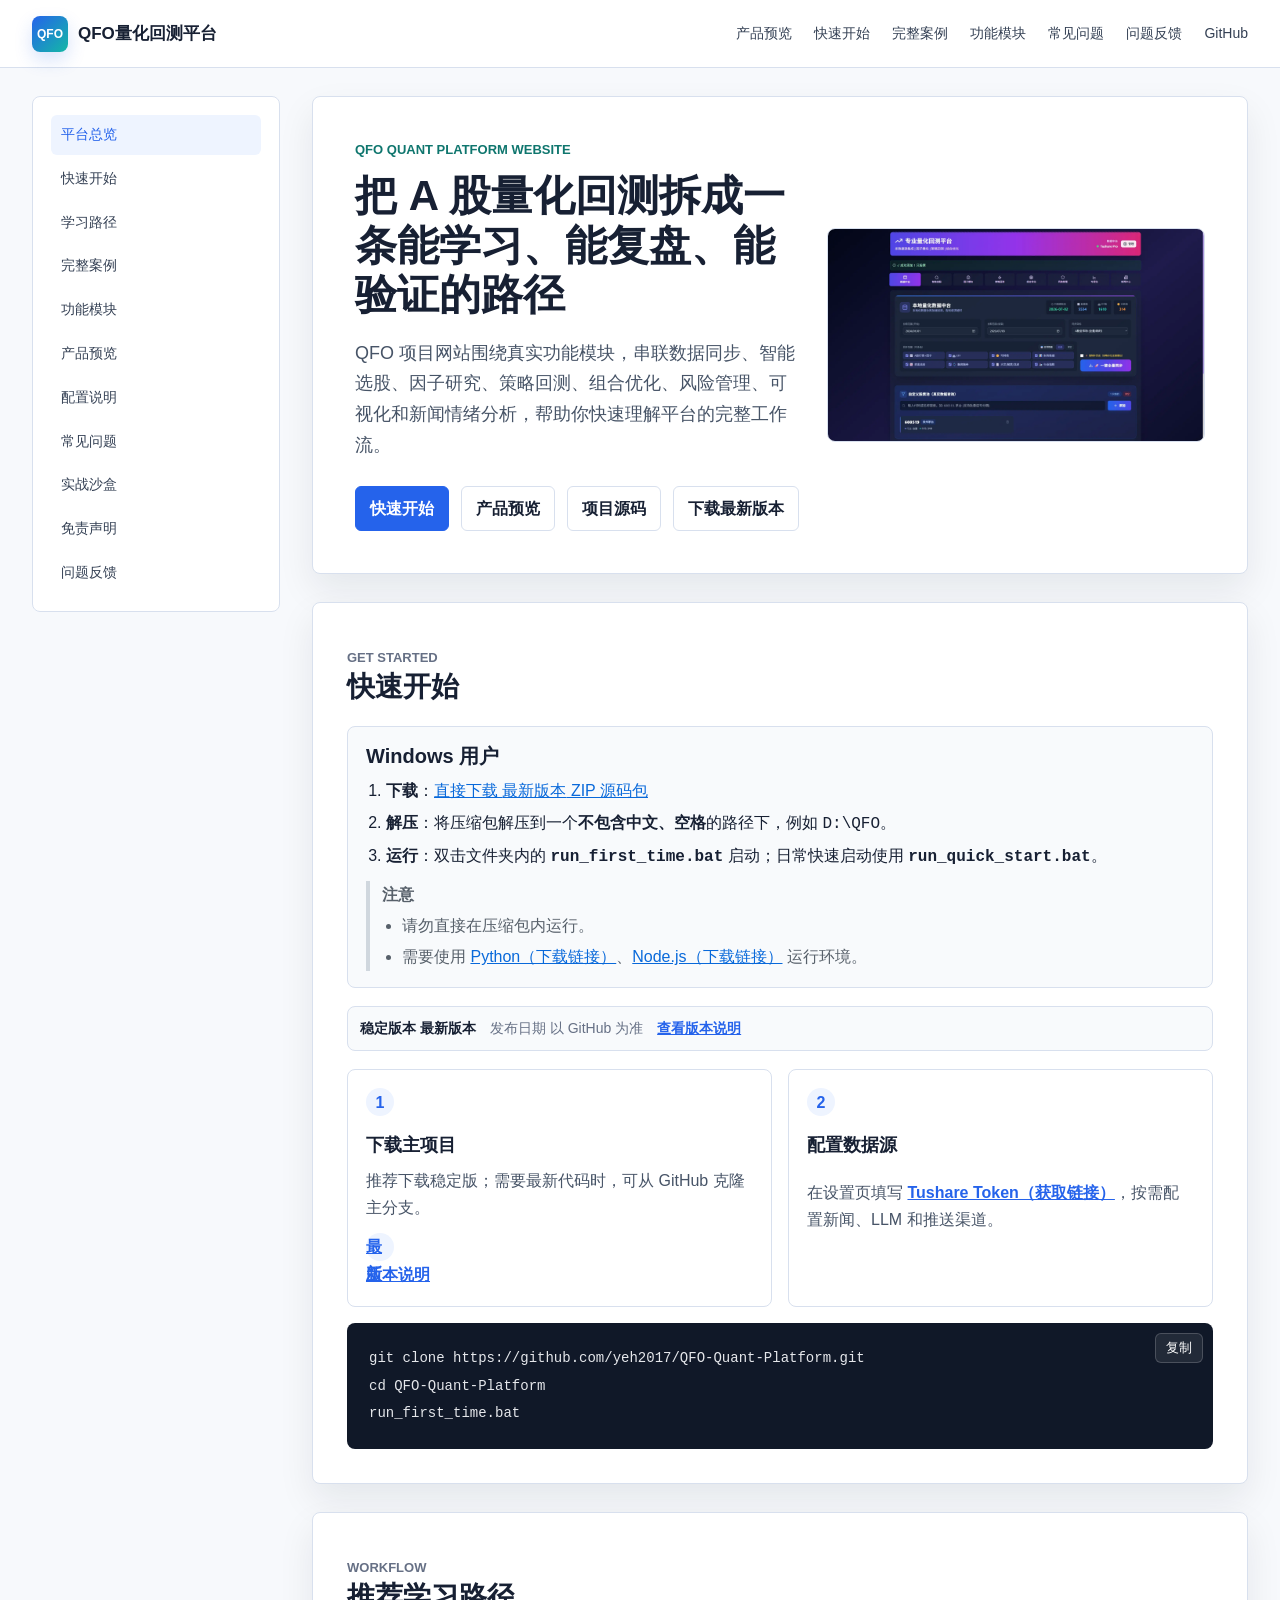
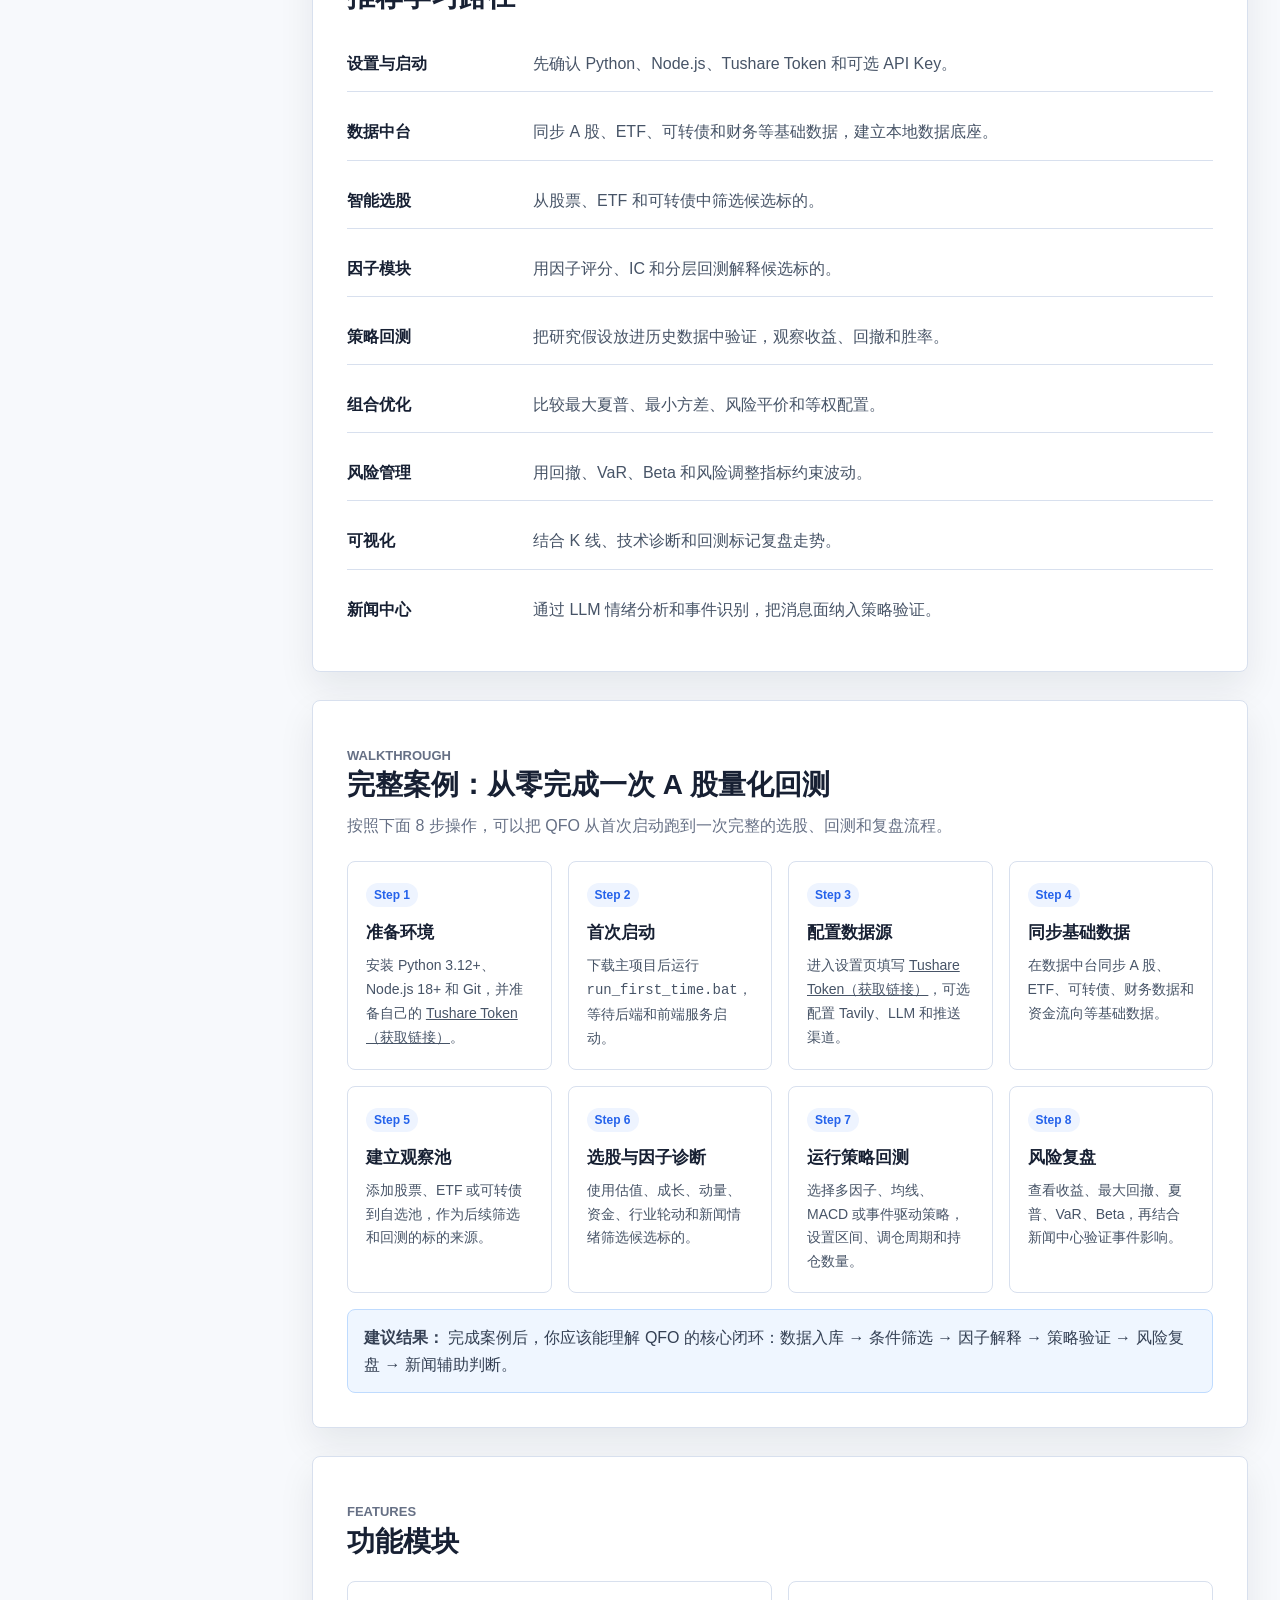
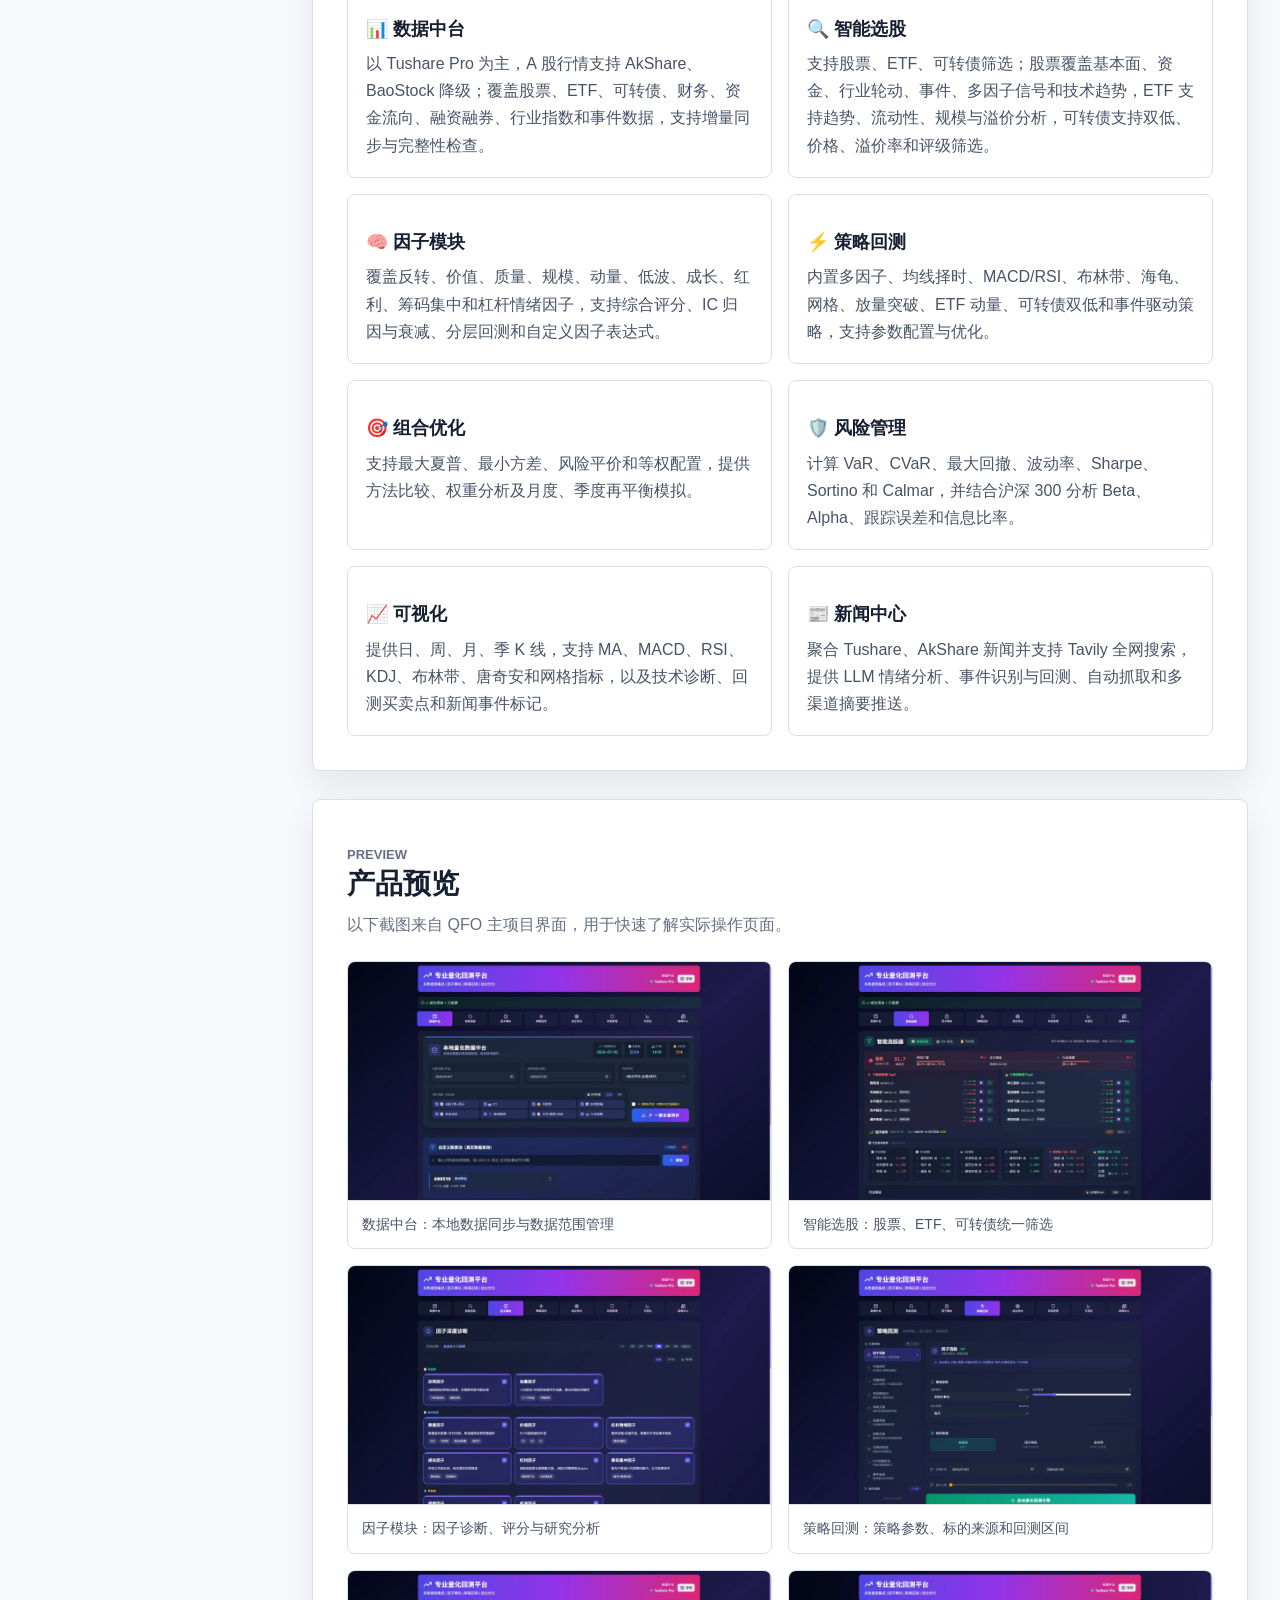
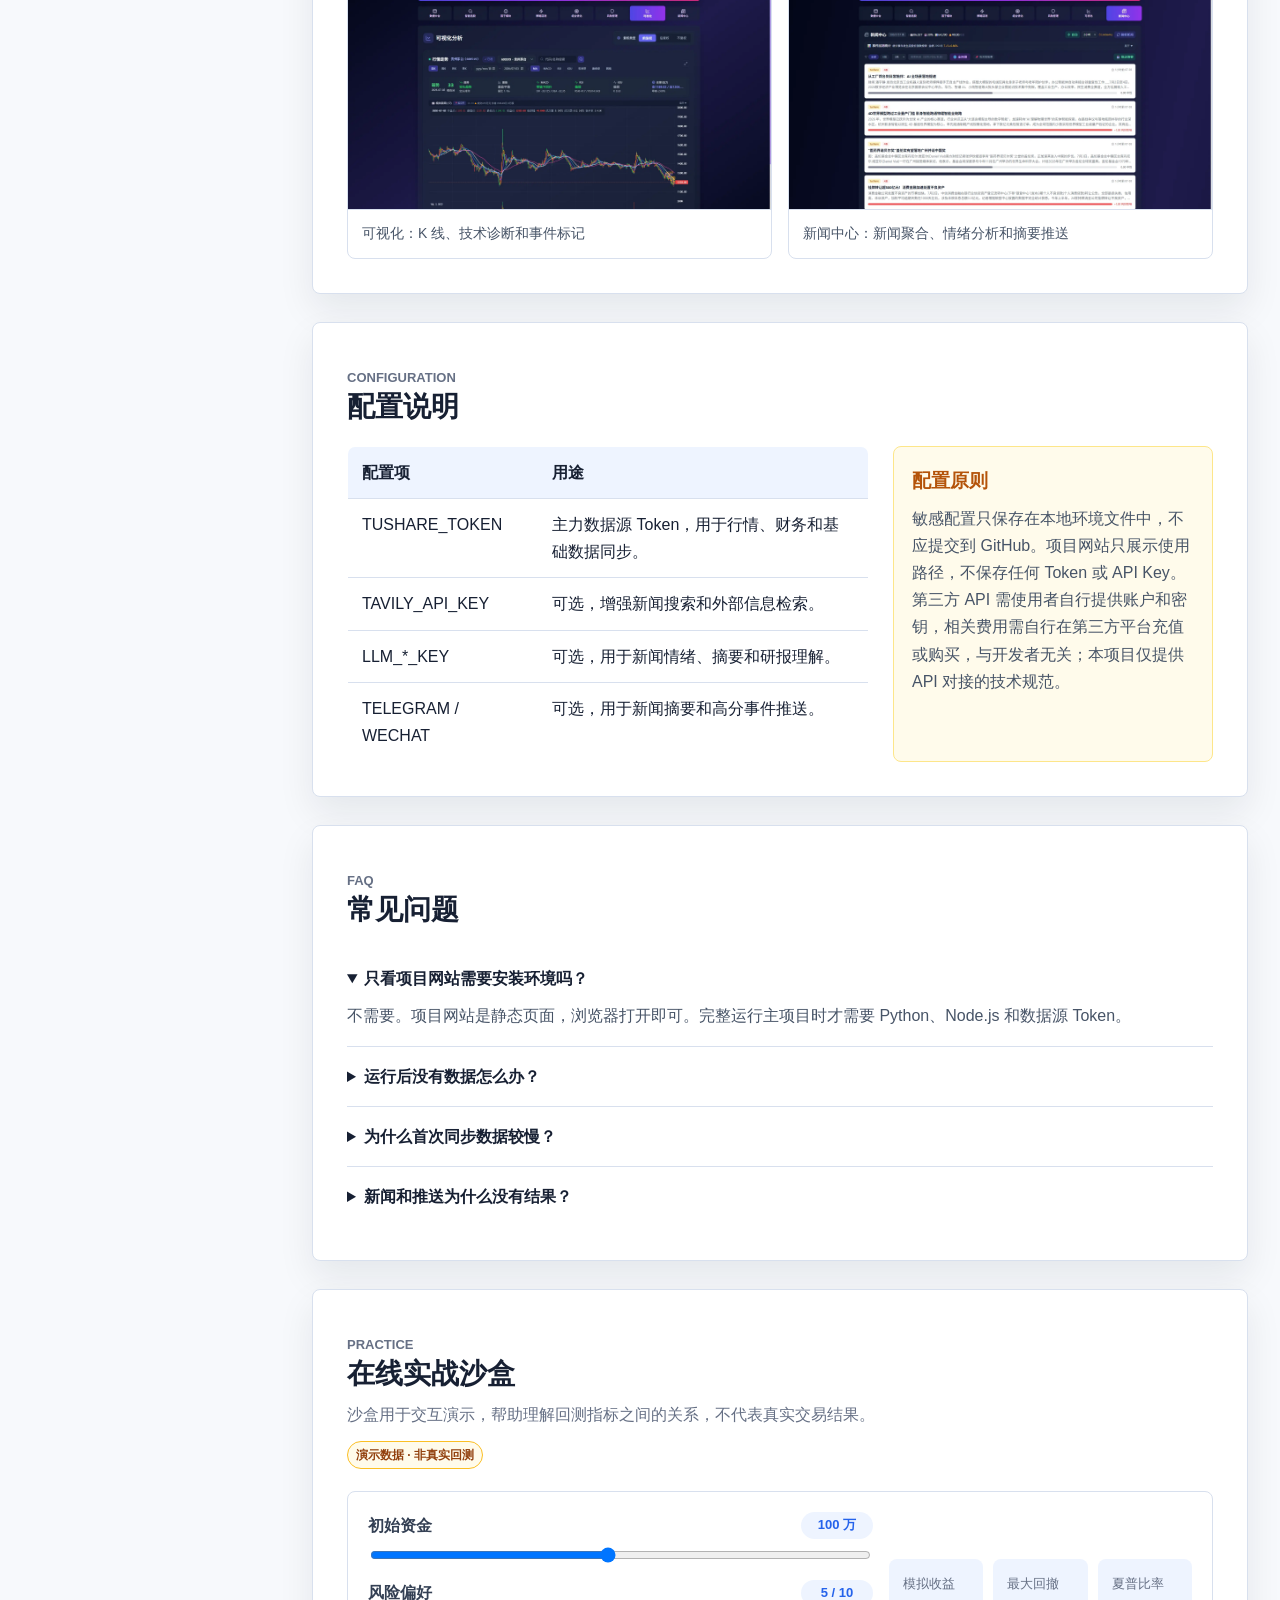
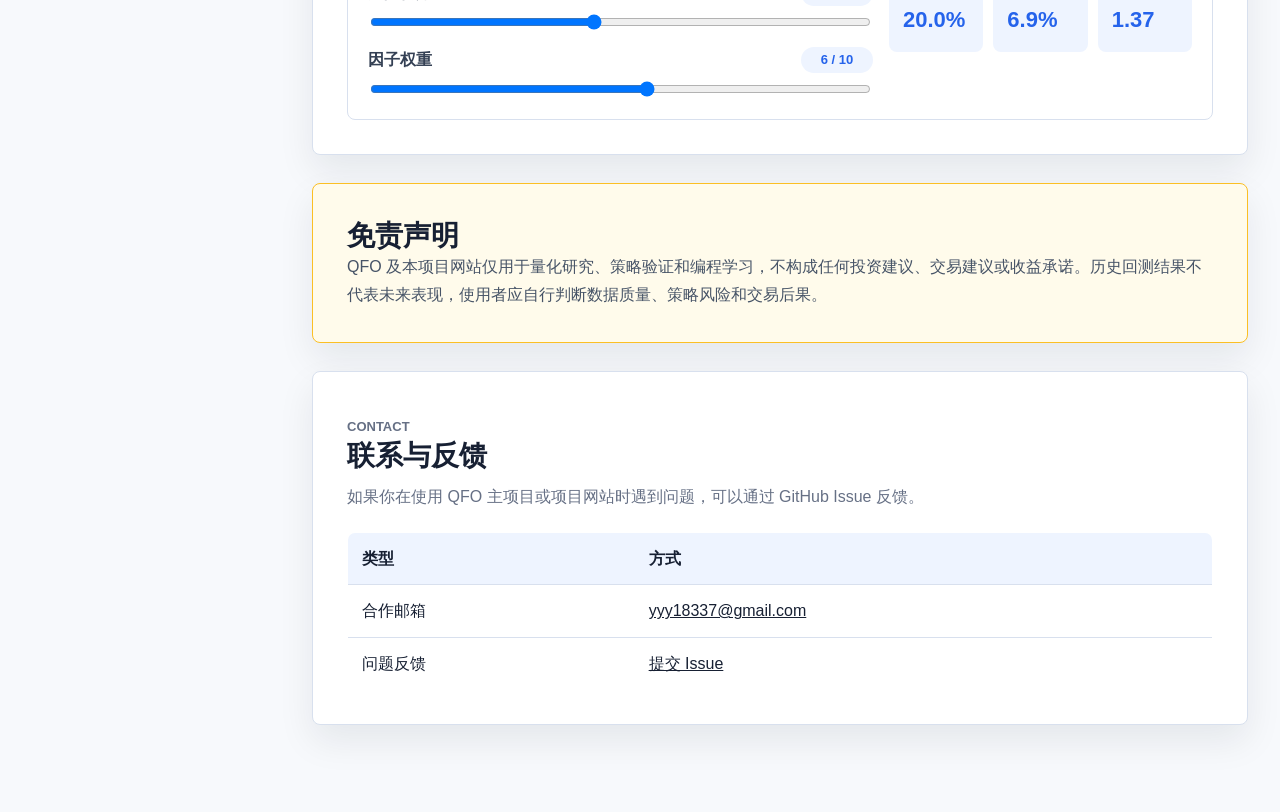
==== commit d18be2e6: "Keep release downloads current and secure" ====
--- a/index.html
+++ b/index.html
@@ -29,9 +29,9 @@
         "name": "QFO量化回测平台",
         "applicationCategory": "FinanceApplication",
         "operatingSystem": "Windows 10/11",
-        "softwareVersion": "1.0.0",
+        "softwareVersion": "latest",
         "url": "https://www.qfo-quant-platform.com/",
-        "downloadUrl": "https://github.com/yeh2017/QFO-Quant-Platform/archive/refs/tags/v1.0.0.zip",
+        "downloadUrl": "https://github.com/yeh2017/QFO-Quant-Platform/releases/latest/download/QFO-Quant-Platform.zip",
         "codeRepository": "https://github.com/yeh2017/QFO-Quant-Platform",
         "license": "https://opensource.org/licenses/MIT"
     }
@@ -81,7 +81,7 @@
                         <a class="button primary" href="#quickstart">快速开始</a>
                         <a class="button" href="#preview">产品预览</a>
                         <a class="button" href="https://github.com/yeh2017/QFO-Quant-Platform" target="_blank" rel="noopener noreferrer">项目源码</a>
-                        <a class="button" href="https://github.com/yeh2017/QFO-Quant-Platform/archive/refs/tags/v1.0.0.zip" data-release-download>下载 <span data-release-tag>v1.0.0</span></a>
+                        <a class="button" href="https://github.com/yeh2017/QFO-Quant-Platform/releases/latest/download/QFO-Quant-Platform.zip" data-release-download>下载 <span data-release-tag>最新版本</span></a>
                     </div>
                 </div>
                 <div class="hero-media">
@@ -97,7 +97,7 @@
                 <div class="notice-inline">
                     <h3>Windows 用户</h3>
                     <ol>
-                        <li><strong>下载</strong>：<a href="https://github.com/yeh2017/QFO-Quant-Platform/archive/refs/tags/v1.0.0.zip" data-release-download>直接下载 <span data-release-tag>v1.0.0</span> ZIP 源码包</a></li>
+                        <li><strong>下载</strong>：<a href="https://github.com/yeh2017/QFO-Quant-Platform/releases/latest/download/QFO-Quant-Platform.zip" data-release-download>直接下载 <span data-release-tag>最新版本</span> ZIP 源码包</a></li>
                         <li><strong>解压</strong>：将压缩包解压到一个<strong>不包含中文、空格</strong>的路径下，例如 <code>D:\QFO</code>。</li>
                         <li><strong>运行</strong>：双击文件夹内的 <strong><code>run_first_time.bat</code></strong> 启动；日常快速启动使用 <strong><code>run_quick_start.bat</code></strong>。</li>
                     </ol>
@@ -109,13 +109,13 @@
                         </ul>
                     </div>
                 </div>
-                <p class="release-info"><strong>稳定版本 <span data-release-tag>v1.0.0</span></strong><span>发布于 <time data-release-date datetime="2026-07-15">2026-07-15</time></span><a href="https://github.com/yeh2017/QFO-Quant-Platform/releases/tag/v1.0.0" data-release-page target="_blank" rel="noopener noreferrer">查看版本说明</a></p>
+                <p class="release-info"><strong>稳定版本 <span data-release-tag>最新版本</span></strong><span>发布日期 <time data-release-date>以 GitHub 为准</time></span><a href="https://github.com/yeh2017/QFO-Quant-Platform/releases/latest" data-release-page target="_blank" rel="noopener noreferrer">查看版本说明</a></p>
                 <div class="steps quickstart-steps">
                     <article class="step">
                         <span>1</span>
                         <h3>下载主项目</h3>
                         <p>推荐下载稳定版；需要最新代码时，可从 GitHub 克隆主分支。</p>
-                        <a href="https://github.com/yeh2017/QFO-Quant-Platform/releases/tag/v1.0.0" data-release-page target="_blank" rel="noopener noreferrer"><span data-release-tag>v1.0.0</span> 版本说明</a>
+                        <a href="https://github.com/yeh2017/QFO-Quant-Platform/releases/latest" data-release-page target="_blank" rel="noopener noreferrer"><span data-release-tag>最新</span>版本说明</a>
                     </article>
                     <article class="step">
                         <span>2</span>
